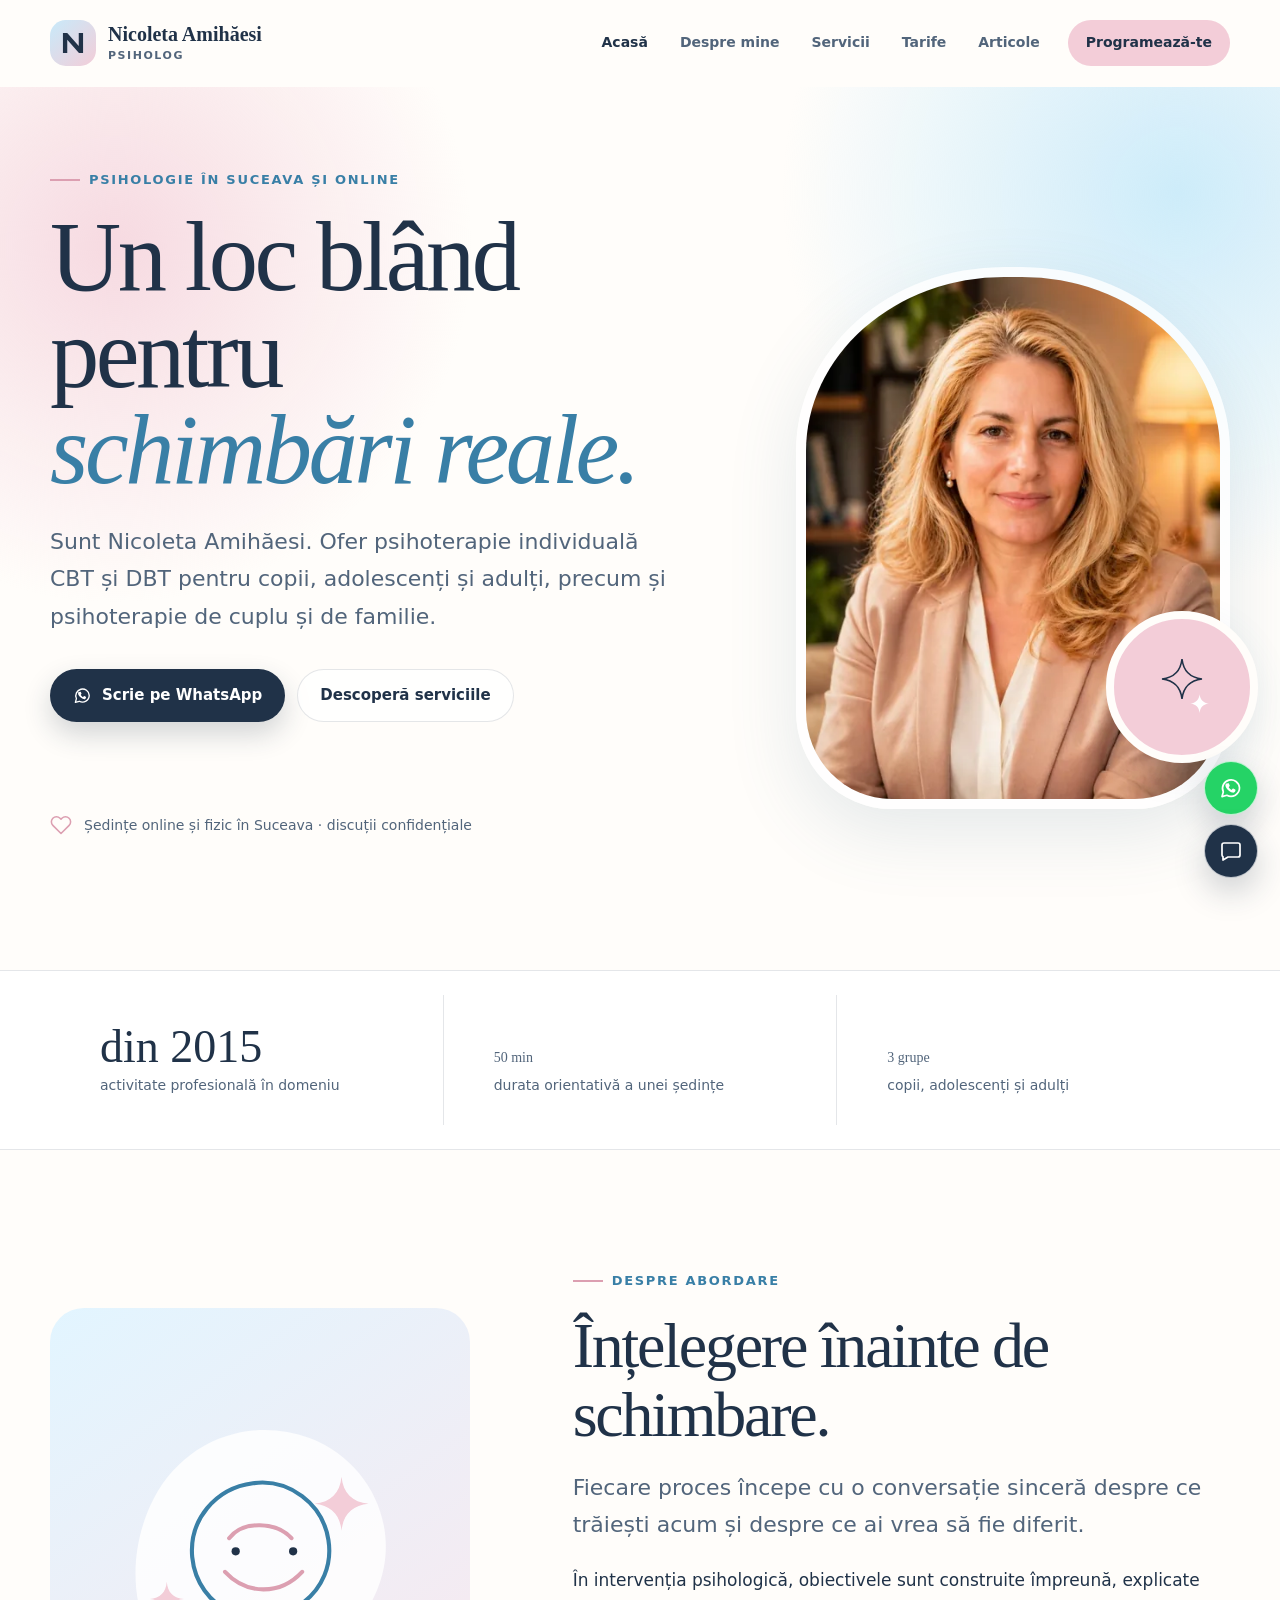
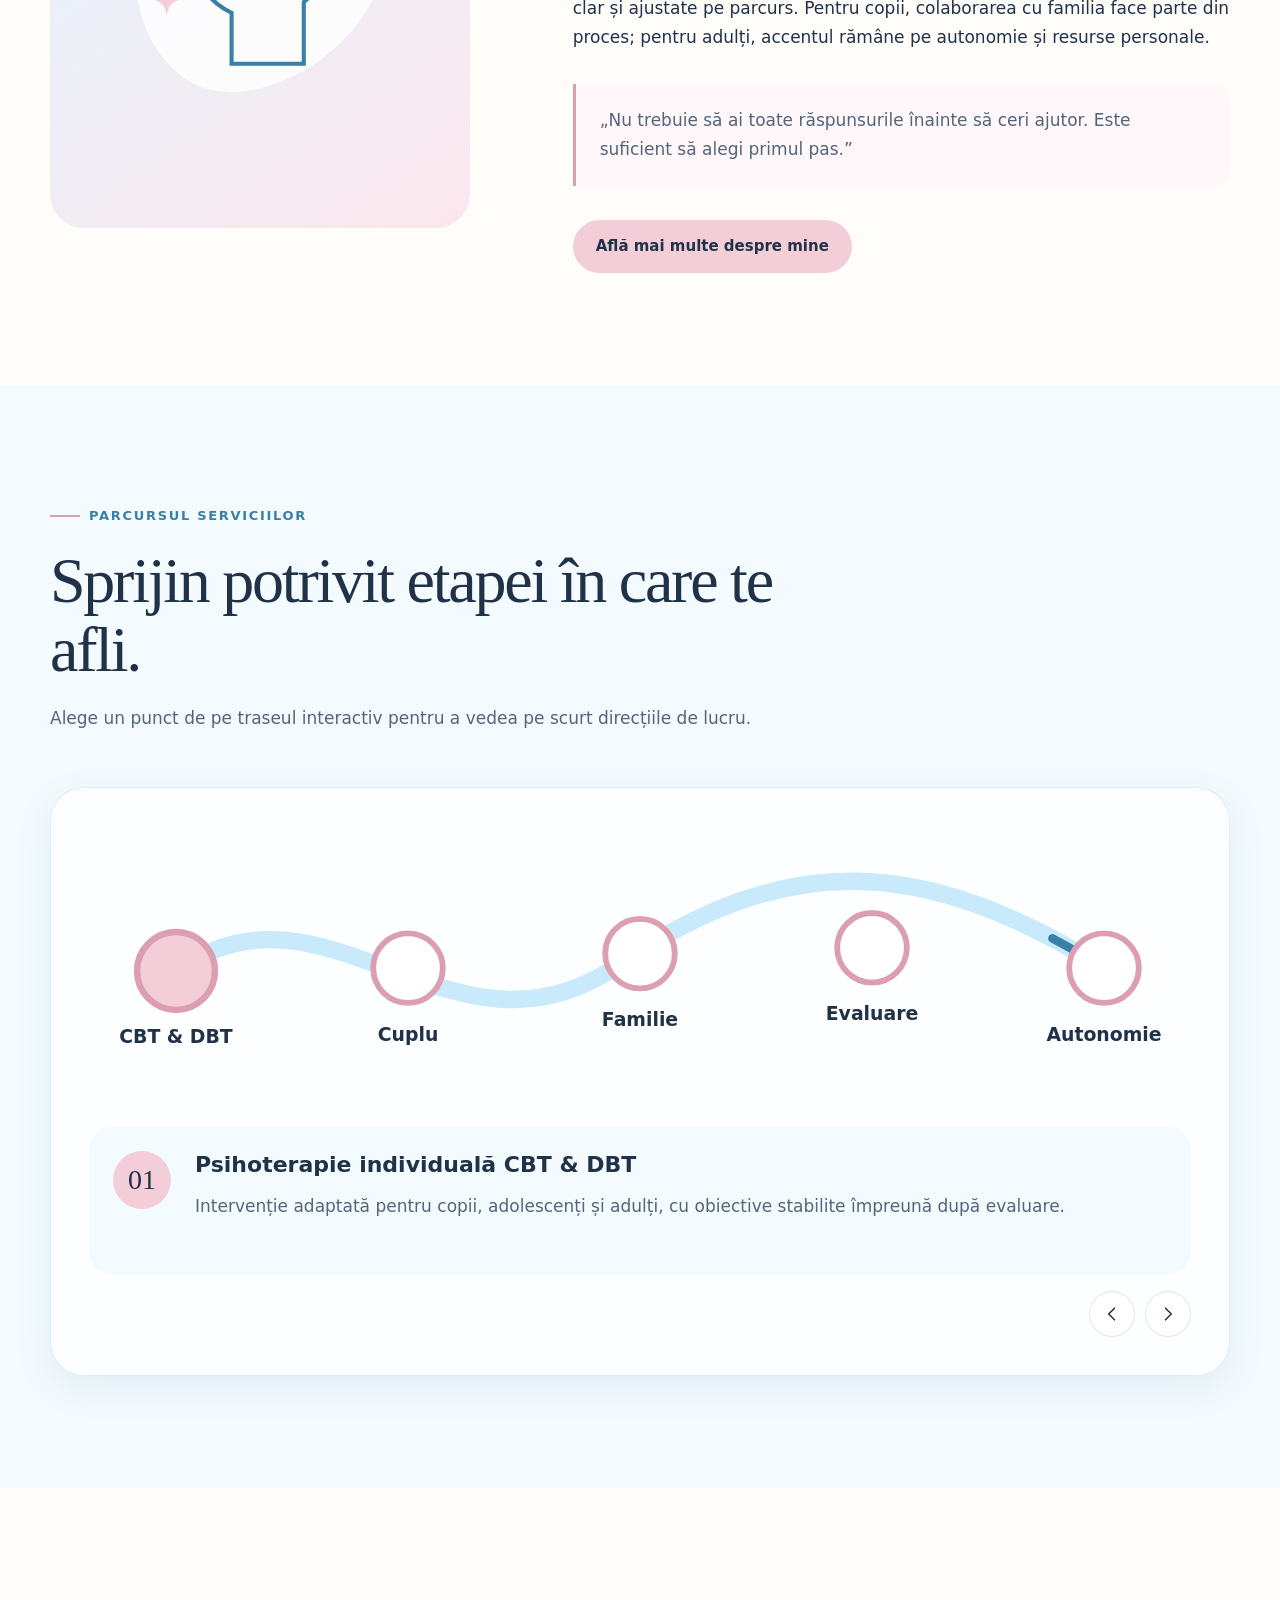
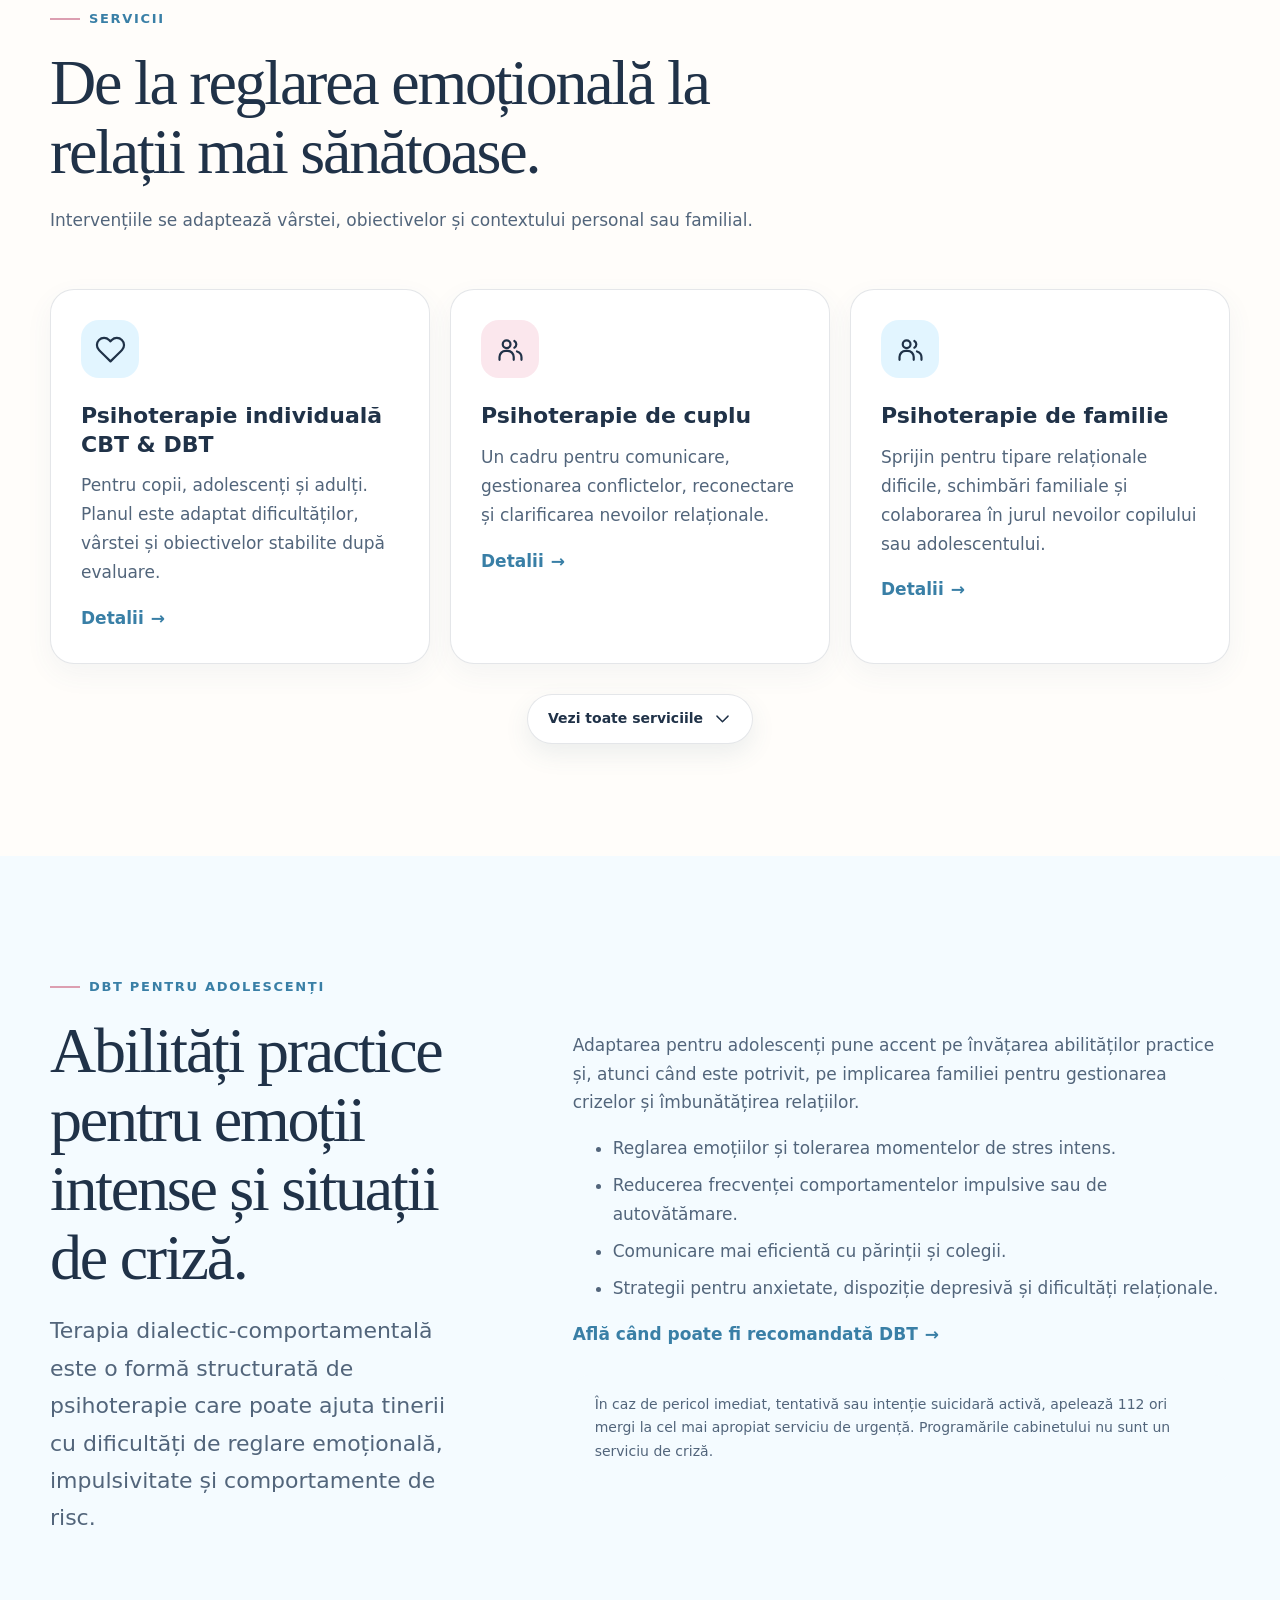
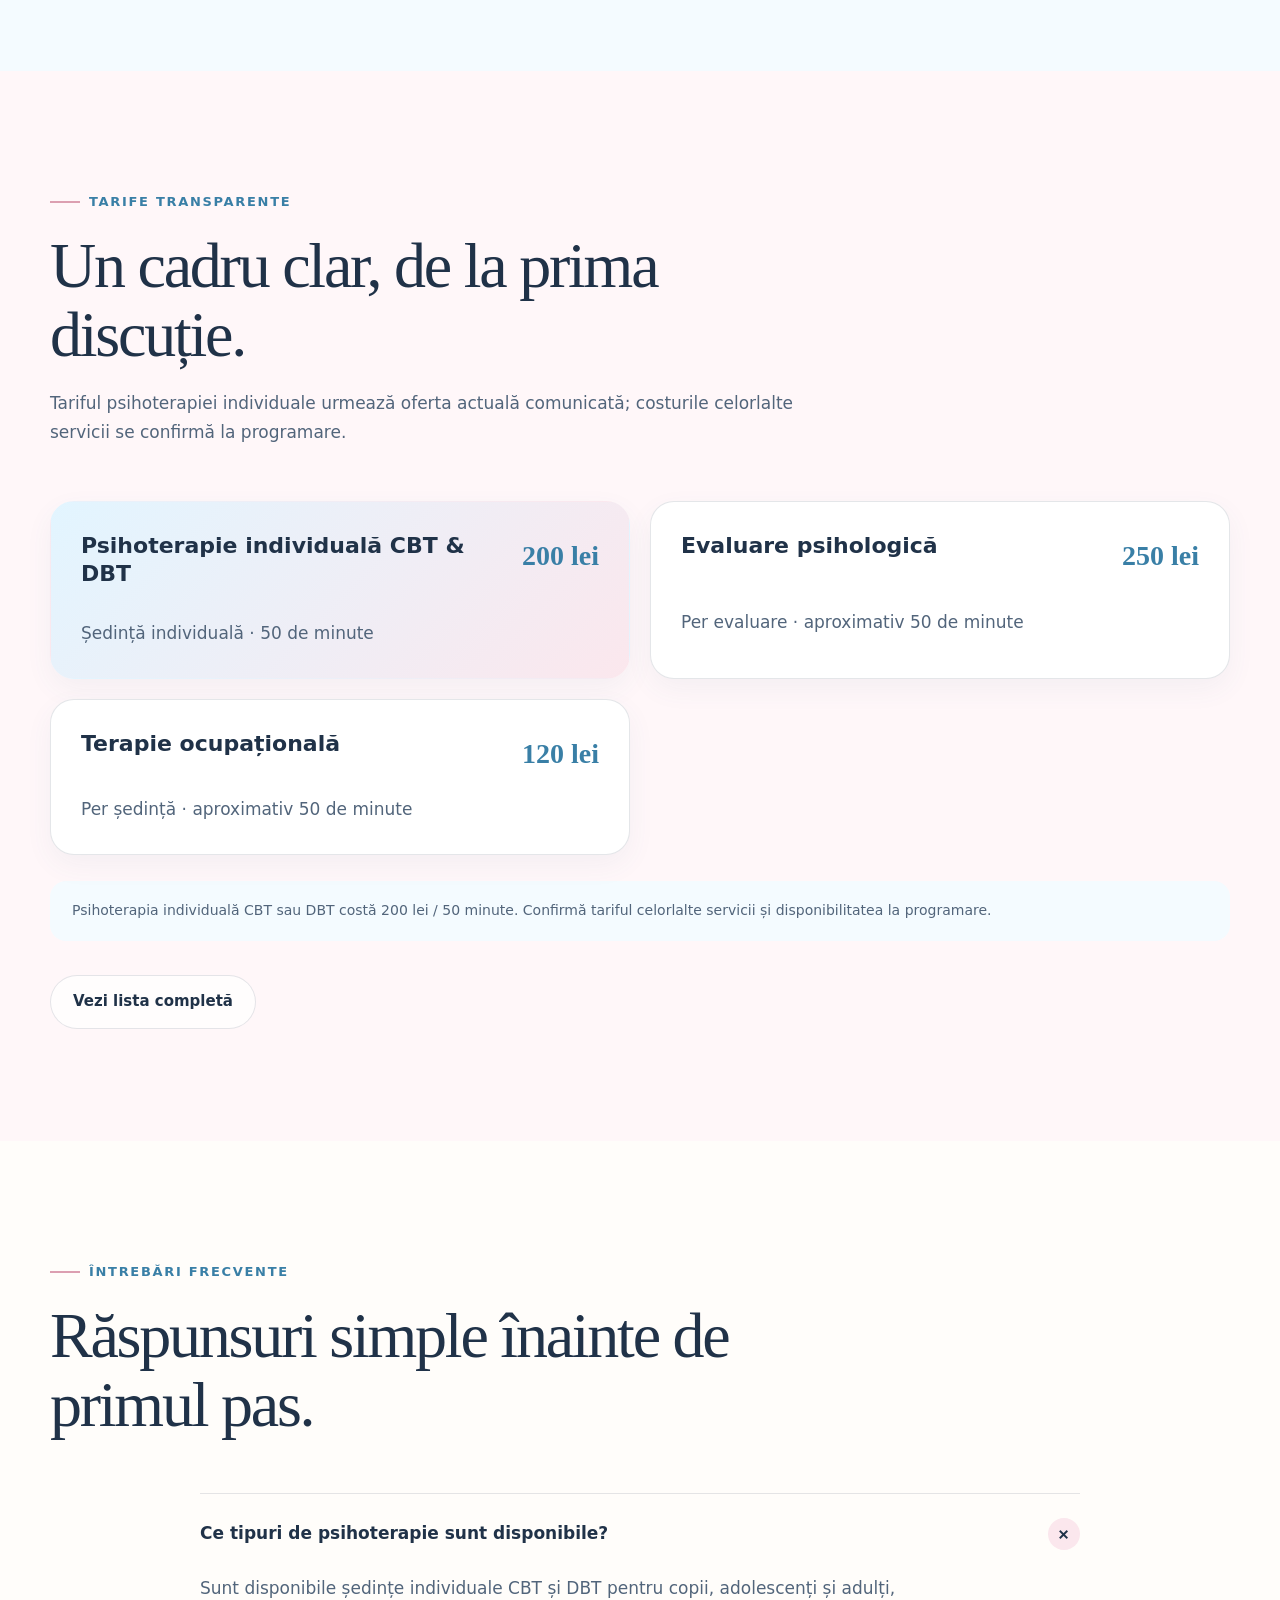
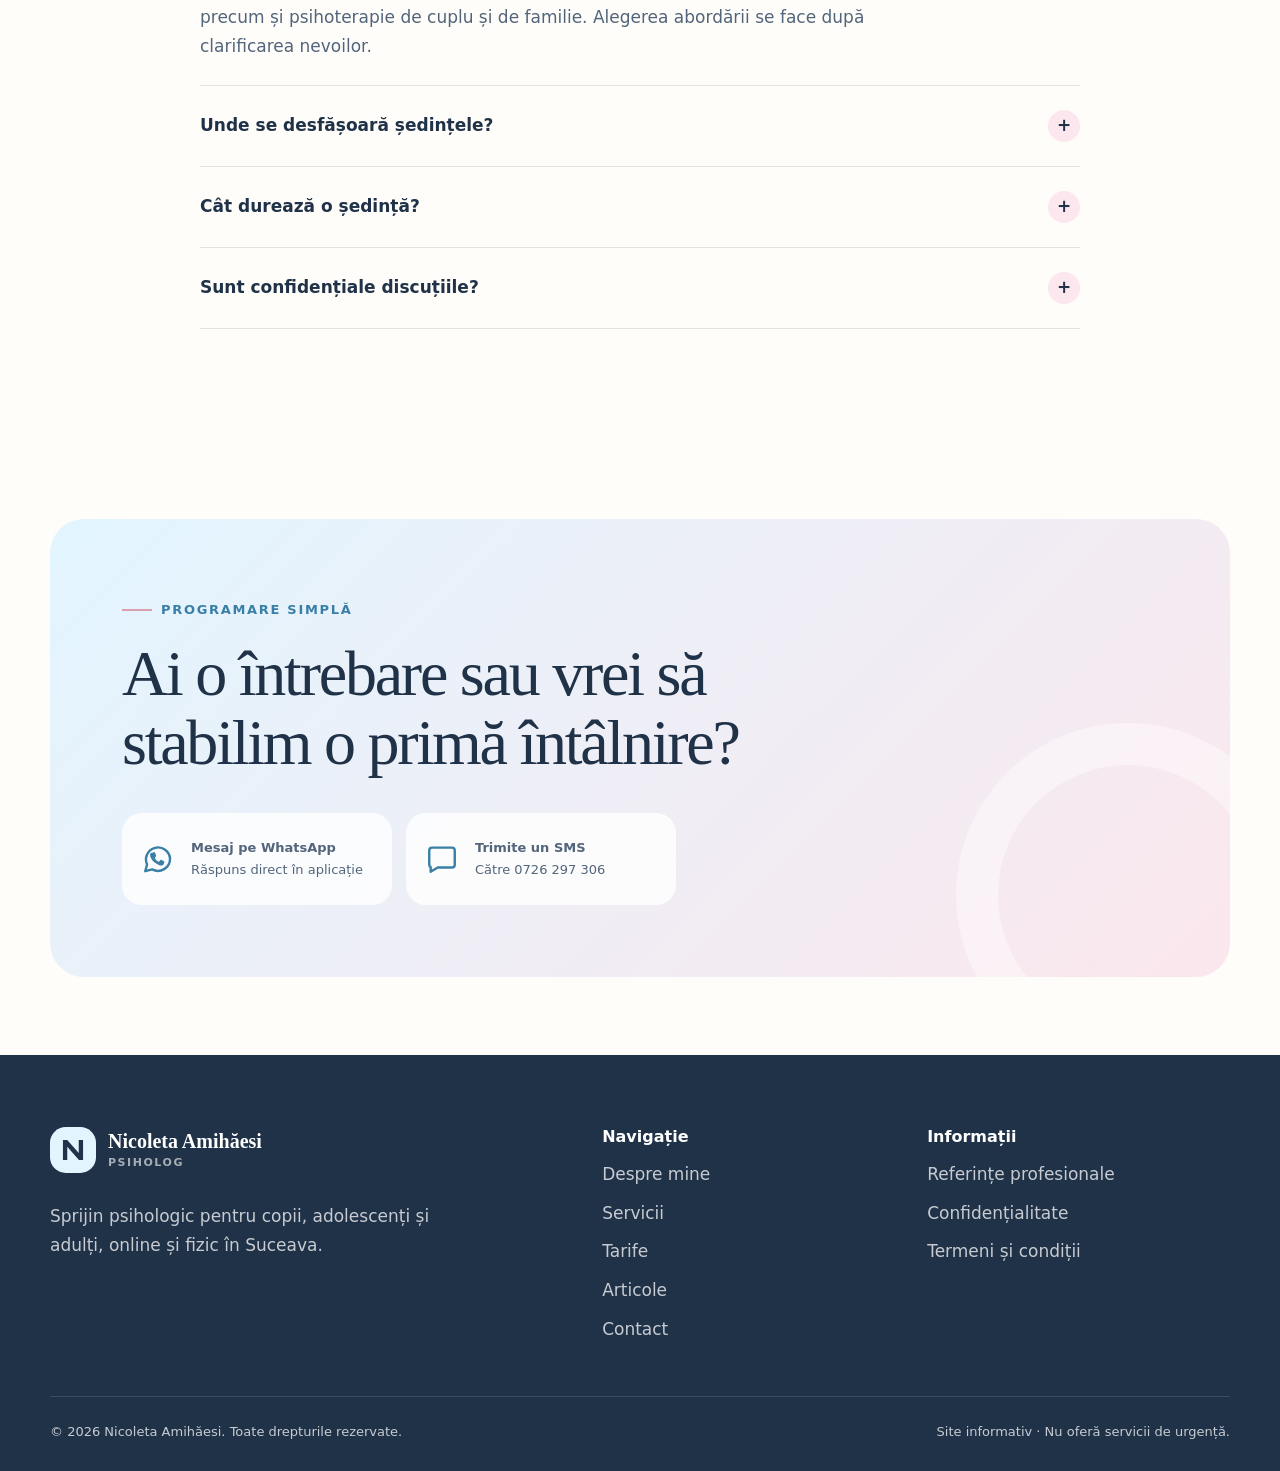
==== NICO/index.html @ 5fe31d1b "Optimizeaza performanta si adauga locatia cabinetului" ====
<!doctype html>
<html lang="ro">
<head>
  <meta charset="utf-8">
  <meta name="viewport" content="width=device-width, initial-scale=1">
  <title>Psihoterapie CBT & DBT Suceava | Nicoleta Amihăesi</title>
  <meta name="description" content="Psihoterapie individuală CBT și DBT pentru copii, adolescenți și adulți, psihoterapie de cuplu și de familie în Suceava și online. Tarif individual: 200 lei / 50 minute.">
  <meta name="robots" content="index, follow, max-image-preview:large, max-snippet:-1, max-video-preview:-1">
  <meta name="author" content="Nicoleta Amihăesi">
  <meta name="theme-color" content="#e2f5ff">
  <link rel="canonical" href="https://psihoterapeutnicoletaamihaesi.ro/">
  <link rel="icon" href="assets/favicon.svg" type="image/svg+xml">
  <link rel="preload" as="image" href="assets/nicoleta-amihaesi-portret-768.webp" imagesrcset="assets/nicoleta-amihaesi-portret-480.webp 480w, assets/nicoleta-amihaesi-portret-768.webp 768w, assets/nicoleta-amihaesi-portret-1086.webp 1086w" imagesizes="(max-width: 680px) 86vw, (max-width: 960px) 500px, 470px" type="image/webp" fetchpriority="high">
  <link rel="stylesheet" href="css/style.css">
  <meta property="og:type" content="website">
  <meta property="og:locale" content="ro_RO">
  <meta property="og:title" content="Psihoterapie CBT & DBT Suceava | Nicoleta Amihăesi">
  <meta property="og:description" content="Psihoterapie individuală CBT și DBT, de cuplu și de familie, online și fizic în Suceava.">
  <meta property="og:url" content="https://psihoterapeutnicoletaamihaesi.ro/">
  <meta property="og:image" content="https://psihoterapeutnicoletaamihaesi.ro/assets/nicoleta-amihaesi-portret-1086.jpg">
  <meta property="og:image:alt" content="Psiholog Nicoleta Amihăesi, Suceava">
  <meta name="twitter:card" content="summary_large_image">
  <script type="application/ld+json">
  {
    "@context": "https://schema.org",
    "@graph": [
      {
        "@type": "WebSite",
        "@id": "https://psihoterapeutnicoletaamihaesi.ro/#website",
        "url": "https://psihoterapeutnicoletaamihaesi.ro/",
        "name": "Nicoleta Amihăesi — Psiholog Suceava",
        "inLanguage": "ro-RO"
      },
      {
        "@type": "Person",
        "@id": "https://psihoterapeutnicoletaamihaesi.ro/#nicoleta-amihaesi",
        "name": "Nicoleta Amihăesi",
        "alternateName": "Nicoleta Amihaesi",
        "jobTitle": ["Psiholog", "Profesor psihopedagogie specială"],
        "telephone": "+40726297306",
        "image": "https://psihoterapeutnicoletaamihaesi.ro/assets/nicoleta-amihaesi-portret-1086.jpg",
        "knowsAbout": ["psihologie", "psihoterapie cognitiv-comportamentală CBT", "terapie dialectic-comportamentală DBT", "psihoterapie de cuplu", "psihoterapie de familie", "psihopedagogie specială", "evaluare psihologică", "terapie ocupațională"],
        "workLocation": {"@id": "https://psihoterapeutnicoletaamihaesi.ro/#cabinet"},
        "sameAs": [
          "https://bleu-medical.ro/servicii/psihologie-suceava",
          "https://www.roterapie.eu/lista-specialisti/",
          "https://www.radiotop.ro/subiect/nicoleta-amihaesi"
        ]
      },
      {
        "@type": "ProfessionalService",
        "@id": "https://psihoterapeutnicoletaamihaesi.ro/#cabinet",
        "name": "Cabinet de Psihologie Nicoleta Amihăesi",
        "url": "https://psihoterapeutnicoletaamihaesi.ro/",
        "telephone": "+40726297306",
        "priceRange": "120–250 RON",
        "image": "https://psihoterapeutnicoletaamihaesi.ro/assets/nicoleta-amihaesi-portret-1086.jpg",
        "areaServed": {"@type": "City", "name": "Suceava"},
        "address": {
          "@type": "PostalAddress",
          "streetAddress": "Strada Doctor Victor Babeș nr. 68",
          "addressLocality": "Suceava",
          "addressRegion": "Suceava",
          "addressCountry": "RO"
        },
        "openingHoursSpecification": {
          "@type": "OpeningHoursSpecification",
          "dayOfWeek": ["Monday", "Tuesday", "Wednesday", "Thursday", "Friday"],
          "opens": "08:00",
          "closes": "20:00"
        },
        "hasMap": "https://www.google.com/maps/search/?api=1&query=Strada+Doctor+Victor+Babe%C8%99+68%2C+Suceava%2C+Romania",
        "founder": {"@id": "https://psihoterapeutnicoletaamihaesi.ro/#nicoleta-amihaesi"}
      },
      {
        "@type": "FAQPage",
        "mainEntity": [
          {
            "@type": "Question",
            "name": "Cu ce dificultăți pot apela la psihologul Nicoleta Amihăesi?",
            "acceptedAnswer": {"@type": "Answer", "text": "Puteți solicita psihoterapie individuală CBT sau DBT pentru copii, adolescenți și adulți, psihoterapie de cuplu ori de familie, precum și sprijin pentru anxietate, depresie, reglare emoțională și dificultăți relaționale sau de adaptare."}
          },
          {
            "@type": "Question",
            "name": "Cum se desfășoară ședințele?",
            "acceptedAnswer": {"@type": "Answer", "text": "Ședințele sunt realizate atât online, cât și fizic în Suceava, pe bază de programare."}
          },
          {
            "@type": "Question",
            "name": "Cât costă o ședință de psihoterapie individuală CBT sau DBT?",
            "acceptedAnswer": {"@type": "Answer", "text": "O ședință de psihoterapie individuală CBT sau DBT costă 200 lei și durează aproximativ 50 de minute. Tariful se confirmă la programare."}
          },
          {
            "@type": "Question",
            "name": "Ce este DBT pentru adolescenți?",
            "acceptedAnswer": {"@type": "Answer", "text": "DBT este o formă structurată de psihoterapie care poate sprijini adolescenții cu emoții intense, dificultăți de reglare emoțională, impulsivitate ori comportamente de risc. Planul se stabilește după evaluare și poate include implicarea familiei."}
          }
        ]
      }
    ]
  }
  </script>
</head>
<body>
  <a class="skip-link" href="#continut">Sari la conținut</a>

  <header class="site-header">
    <div class="container nav-wrap">
      <a class="brand" href="/" aria-label="Nicoleta Amihăesi — pagina de start">
        <svg class="brand-mark" viewBox="0 0 64 64" aria-hidden="true"><defs><linearGradient id="logoGradient" x1="0" y1="0" x2="1" y2="1"><stop stop-color="#c8eafa"/><stop offset="1" stop-color="#f3cdd8"/></linearGradient></defs><rect width="64" height="64" rx="22" fill="url(#logoGradient)"/><path d="M18 46V18h6l16 18V18h6v28h-5.7L24 27.5V46z" fill="#203248"/></svg>
        <span class="brand-copy"><strong>Nicoleta Amihăesi</strong><small>Psiholog</small></span>
      </a>
      <button class="menu-toggle" type="button" aria-expanded="false" aria-controls="main-navigation" aria-label="Deschide meniul">
        <svg viewBox="0 0 24 24" aria-hidden="true"><path d="M4 7h16M4 12h16M4 17h16" fill="none" stroke="currentColor" stroke-width="1.8" stroke-linecap="round"/></svg>
      </button>
      <nav class="main-nav" id="main-navigation" aria-label="Navigație principală">
        <a href="/" aria-current="page">Acasă</a>
        <a href="despre.html">Despre mine</a>
        <a href="servicii.html">Servicii</a>
        <a href="tarife.html">Tarife</a>
        <a href="articole.html">Articole</a>
        <a href="contact.html" class="nav-cta">Programează-te</a>
      </nav>
    </div>
  </header>

  <main id="continut">
    <section class="hero">
      <div class="container hero-grid">
        <div class="hero-copy reveal">
          <p class="eyebrow">Psihologie în Suceava și online</p>
          <h1>Un loc blând pentru <span>schimbări reale.</span></h1>
          <p class="lead">Sunt Nicoleta Amihăesi. Ofer psihoterapie individuală CBT și DBT pentru copii, adolescenți și adulți, precum și psihoterapie de cuplu și de familie.</p>
          <div class="button-row">
            <a class="button button-primary" href="https://wa.me/40726297306?text=Bun%C4%83%20ziua%2C%20doamna%20Nicoleta%20Amih%C4%83esi!%20Doresc%20o%20programare." target="_blank" rel="noopener"><svg aria-hidden="true"><use href="assets/icons.svg#whatsapp"/></svg>Scrie pe WhatsApp</a>
            <a class="button button-outline" href="servicii.html">Descoperă serviciile</a>
          </div>
          <p class="hero-note"><svg aria-hidden="true"><use href="assets/icons.svg#heart"/></svg>Ședințe online și fizic în Suceava · discuții confidențiale</p>
        </div>
        <div class="portrait-wrap reveal">
          <svg class="hero-scribble" viewBox="0 0 220 210" aria-hidden="true"><path d="M18 102C24 29 97 2 157 28c58 25 64 108 19 150-36 33-111 23-145-18-21-25-23-58-2-75 27-23 86-4 107 21 21 26 10 62-16 70" fill="none" stroke="#85c7e8" stroke-width="3" stroke-linecap="round"/></svg>
          <div class="portrait-frame"><picture><source type="image/webp" srcset="assets/nicoleta-amihaesi-portret-480.webp 480w, assets/nicoleta-amihaesi-portret-768.webp 768w, assets/nicoleta-amihaesi-portret-1086.webp 1086w" sizes="(max-width: 680px) 86vw, (max-width: 960px) 500px, 470px"><img src="assets/nicoleta-amihaesi-portret-768.jpg" srcset="assets/nicoleta-amihaesi-portret-480.jpg 480w, assets/nicoleta-amihaesi-portret-768.jpg 768w, assets/nicoleta-amihaesi-portret-1086.jpg 1086w" sizes="(max-width: 680px) 86vw, (max-width: 960px) 500px, 470px" width="1086" height="1448" alt="Nicoleta Amihăesi, psiholog în Suceava" fetchpriority="high" decoding="async"></picture></div>
          <div class="portrait-badge" role="img" aria-label="Sprijin pentru minte, echilibru și autonomie">
            <svg viewBox="0 0 90 90" aria-hidden="true"><path d="M45 10c1.7 15 10 23.3 25 25-15 1.7-23.3 10-25 25-1.7-15-10-23.3-25-25 15-1.7 23.3-10 25-25Z" fill="none" stroke="#203248" stroke-width="2"/><path d="M67 54c.8 7 4.7 10.9 11.7 11.7-7 .8-10.9 4.7-11.7 11.7-.8-7-4.7-10.9-11.7-11.7C62.3 64.9 66.2 61 67 54Z" fill="#fff"/></svg>
          </div>
        </div>
      </div>
    </section>

    <section class="trust-strip" aria-label="Repere profesionale">
      <div class="container trust-grid">
        <div class="stat"><strong>din 2015</strong><span>activitate profesională în domeniu</span></div>
        <div class="stat"><strong><span data-counter="50" data-suffix=" min">50 min</span></strong><span>durata orientativă a unei ședințe</span></div>
        <div class="stat"><strong><span data-counter="3" data-suffix=" grupe">3 grupe</span></strong><span>copii, adolescenți și adulți</span></div>
      </div>
    </section>

    <section class="section">
      <div class="container intro-grid">
        <div class="shape-card reveal" aria-hidden="true">
          <svg viewBox="0 0 420 460">
            <path d="M115 363C51 313 43 218 80 146 117 74 198 45 270 72c76 29 113 113 82 186-25 59-84 106-147 120-35 8-65 3-90-15Z" fill="#fff" opacity=".85"/>
            <path d="M201 127c-46 6-78 45-74 90 3 31 21 55 48 68v62h88v-75c22-17 35-45 30-76-7-44-48-75-92-69Z" fill="none" stroke="#397fa6" stroke-width="5" stroke-linecap="round"/>
            <path d="M172 194c17-22 58-20 76 0M167 235c26 28 67 29 94 0" fill="none" stroke="#dc9fb1" stroke-width="5" stroke-linecap="round"/>
            <circle cx="180" cy="210" r="5" fill="#203248"/><circle cx="250" cy="210" r="5" fill="#203248"/>
            <path d="M309 119c2 20 13 31 33 33-20 2-31 13-33 33-2-20-13-31-33-33 20-2 31-13 33-33ZM96 247c1 13 8 20 21 21-13 1-20 8-21 21-1-13-8-20-21-21 13-1 20-8 21-21Z" fill="#f3cdd8"/>
          </svg>
        </div>
        <div class="reveal">
          <p class="eyebrow">Despre abordare</p>
          <h2>Înțelegere înainte de schimbare.</h2>
          <p class="lead">Fiecare proces începe cu o conversație sinceră despre ce trăiești acum și despre ce ai vrea să fie diferit.</p>
          <p>În intervenția psihologică, obiectivele sunt construite împreună, explicate clar și ajustate pe parcurs. Pentru copii, colaborarea cu familia face parte din proces; pentru adulți, accentul rămâne pe autonomie și resurse personale.</p>
          <blockquote class="quote-card">„Nu trebuie să ai toate răspunsurile înainte să ceri ajutor. Este suficient să alegi primul pas.”</blockquote>
          <div class="button-row"><a class="button button-soft" href="despre.html">Află mai multe despre mine</a></div>
        </div>
      </div>
    </section>

    <section class="section section-blue" id="parcurs-servicii">
      <div class="container">
        <div class="section-heading reveal">
          <p class="eyebrow">Parcursul serviciilor</p>
          <h2>Sprijin potrivit etapei în care te afli.</h2>
          <p>Alege un punct de pe traseul interactiv pentru a vedea pe scurt direcțiile de lucru.</p>
        </div>
        <div class="service-journey reveal" data-journey>
          <div class="journey-map-wrap">
            <svg class="journey-map" viewBox="0 0 760 190" role="group" aria-label="Traseu interactiv al serviciilor">
              <path class="journey-path" d="M60 100C165 25 250 175 365 96S574 20 700 98"/>
              <path class="journey-progress" d="M60 100C165 25 250 175 365 96S574 20 700 98"/>
              <g class="journey-node" role="button" tabindex="0" aria-label="Psihoterapie individuală CBT și DBT" transform="translate(60 100)"><circle r="24"/><text text-anchor="middle" y="50">CBT &amp; DBT</text></g>
              <g class="journey-node" role="button" tabindex="0" aria-label="Psihoterapie de cuplu" transform="translate(220 98)"><circle r="24"/><text text-anchor="middle" y="50">Cuplu</text></g>
              <g class="journey-node" role="button" tabindex="0" aria-label="Psihoterapie de familie" transform="translate(380 88)"><circle r="24"/><text text-anchor="middle" y="50">Familie</text></g>
              <g class="journey-node" role="button" tabindex="0" aria-label="Evaluare psihologică" transform="translate(540 84)"><circle r="24"/><text text-anchor="middle" y="50">Evaluare</text></g>
              <g class="journey-node" role="button" tabindex="0" aria-label="Terapie ocupațională" transform="translate(700 98)"><circle r="24"/><text text-anchor="middle" y="50">Autonomie</text></g>
            </svg>
          </div>
          <div class="journey-detail" aria-live="polite">
            <div class="journey-number" data-journey-number>01</div>
            <div><h3 data-journey-title>Psihoterapie individuală CBT &amp; DBT</h3><p data-journey-description>Intervenție adaptată pentru copii, adolescenți și adulți, cu obiective stabilite împreună după evaluare.</p></div>
          </div>
          <div class="journey-controls">
            <button class="icon-button" type="button" data-journey-prev aria-label="Serviciul anterior"><svg aria-hidden="true"><use href="assets/icons.svg#arrow-left"/></svg></button>
            <button class="icon-button" type="button" data-journey-next aria-label="Serviciul următor"><svg aria-hidden="true"><use href="assets/icons.svg#arrow-right"/></svg></button>
          </div>
        </div>
      </div>
    </section>

    <section class="section" id="servicii">
      <div class="container">
        <div class="section-heading reveal">
          <p class="eyebrow">Servicii</p>
          <h2>De la reglarea emoțională la relații mai sănătoase.</h2>
          <p>Intervențiile se adaptează vârstei, obiectivelor și contextului personal sau familial.</p>
        </div>
        <div class="cards home-services-grid" id="servicii-principale" data-expandable-services>
          <article class="service-card reveal"><div class="service-icon"><svg aria-hidden="true"><use href="assets/icons.svg#heart"/></svg></div><h3>Psihoterapie individuală CBT &amp; DBT</h3><p>Pentru copii, adolescenți și adulți. Planul este adaptat dificultăților, vârstei și obiectivelor stabilite după evaluare.</p><a class="text-link" href="servicii.html#psihoterapie">Detalii</a></article>
          <article class="service-card reveal"><div class="service-icon"><svg aria-hidden="true"><use href="assets/icons.svg#people"/></svg></div><h3>Psihoterapie de cuplu</h3><p>Un cadru pentru comunicare, gestionarea conflictelor, reconectare și clarificarea nevoilor relaționale.</p><a class="text-link" href="servicii.html#cuplu">Detalii</a></article>
          <article class="service-card reveal"><div class="service-icon"><svg aria-hidden="true"><use href="assets/icons.svg#people"/></svg></div><h3>Psihoterapie de familie</h3><p>Sprijin pentru tipare relaționale dificile, schimbări familiale și colaborarea în jurul nevoilor copilului sau adolescentului.</p><a class="text-link" href="servicii.html#familie">Detalii</a></article>
          <article class="service-card reveal"><div class="service-icon"><svg aria-hidden="true"><use href="assets/icons.svg#brain"/></svg></div><h3>Evaluare psihologică</h3><p>Pentru copii, adolescenți și adulți, în funcție de obiectivul clinic, educațional sau de autocunoaștere.</p><a class="text-link" href="servicii.html#evaluare">Detalii</a></article>
          <article class="service-card reveal"><div class="service-icon"><svg aria-hidden="true"><use href="assets/icons.svg#compass"/></svg></div><h3>Consiliere psihologică</h3><p>Sprijin emoțional pentru pacienți cu boli fizice și pentru persoane aflate în perioade de schimbare.</p><a class="text-link" href="servicii.html#consiliere">Detalii</a></article>
          <article class="service-card reveal"><div class="service-icon"><svg aria-hidden="true"><use href="assets/icons.svg#people"/></svg></div><h3>Terapie ocupațională</h3><p>Pentru adulți cu dizabilități intelectuale, cu accent pe autonomie și abilități de viață.</p><a class="text-link" href="servicii.html#ocupationala">Detalii</a></article>
          <article class="service-card reveal"><div class="service-icon"><svg aria-hidden="true"><use href="assets/icons.svg#spark"/></svg></div><h3>Reintegrare socială</h3><p>Program pentru Serviciul de Probațiune, cu raport inclus conform structurii planului tarifar.</p><a class="text-link" href="servicii.html#reintegrare">Detalii</a></article>
        </div>
        <div class="services-expand-control">
          <button class="services-expand-button" type="button" data-services-toggle aria-expanded="false" aria-controls="servicii-principale">
            <span data-services-toggle-label>Vezi toate serviciile</span>
            <svg aria-hidden="true"><use href="assets/icons.svg#arrow-right"/></svg>
          </button>
        </div>
      </div>
    </section>

    <section class="section section-blue" id="dbt-adolescenti">
      <div class="container intro-grid">
        <div class="reveal"><p class="eyebrow">DBT pentru adolescenți</p><h2>Abilități practice pentru emoții intense și situații de criză.</h2><p class="lead">Terapia dialectic-comportamentală este o formă structurată de psihoterapie care poate ajuta tinerii cu dificultăți de reglare emoțională, impulsivitate și comportamente de risc.</p></div>
        <div class="prose reveal"><p>Adaptarea pentru adolescenți pune accent pe învățarea abilităților practice și, atunci când este potrivit, pe implicarea familiei pentru gestionarea crizelor și îmbunătățirea relațiilor.</p><ul><li>Reglarea emoțiilor și tolerarea momentelor de stres intens.</li><li>Reducerea frecvenței comportamentelor impulsive sau de autovătămare.</li><li>Comunicare mai eficientă cu părinții și colegii.</li><li>Strategii pentru anxietate, dispoziție depresivă și dificultăți relaționale.</li></ul><p><a class="text-link" href="servicii.html#dbt-adolescenti">Află când poate fi recomandată DBT</a></p><p class="notice">În caz de pericol imediat, tentativă sau intenție suicidară activă, apelează 112 ori mergi la cel mai apropiat serviciu de urgență. Programările cabinetului nu sunt un serviciu de criză.</p></div>
      </div>
    </section>

    <section class="section section-pink">
      <div class="container">
        <div class="section-heading reveal"><p class="eyebrow">Tarife transparente</p><h2>Un cadru clar, de la prima discuție.</h2><p>Tariful psihoterapiei individuale urmează oferta actuală comunicată; costurile celorlalte servicii se confirmă la programare.</p></div>
        <div class="price-grid">
          <article class="price-card featured reveal"><div><h3>Psihoterapie individuală CBT &amp; DBT</h3></div><strong class="price">200 lei</strong><p>Ședință individuală · 50 de minute</p></article>
          <article class="price-card reveal"><div><h3>Evaluare psihologică</h3></div><strong class="price">250 lei</strong><p>Per evaluare · aproximativ 50 de minute</p></article>
          <article class="price-card reveal"><div><h3>Terapie ocupațională</h3></div><strong class="price">120 lei</strong><p>Per ședință · aproximativ 50 de minute</p></article>
        </div>
        <p class="notice">Psihoterapia individuală CBT sau DBT costă 200 lei / 50 minute. Confirmă tariful celorlalte servicii și disponibilitatea la programare.</p>
        <div class="button-row"><a class="button button-outline" href="tarife.html">Vezi lista completă</a></div>
      </div>
    </section>

    <section class="section" id="intrebari">
      <div class="container">
        <div class="section-heading reveal"><p class="eyebrow">Întrebări frecvente</p><h2>Răspunsuri simple înainte de primul pas.</h2></div>
        <div class="faq-list reveal">
          <div class="faq-item"><button class="faq-question" type="button" aria-expanded="true" aria-controls="faq-1"><span>Ce tipuri de psihoterapie sunt disponibile?</span><span aria-hidden="true">+</span></button><div class="faq-answer" id="faq-1">Sunt disponibile ședințe individuale CBT și DBT pentru copii, adolescenți și adulți, precum și psihoterapie de cuplu și de familie. Alegerea abordării se face după clarificarea nevoilor.</div></div>
          <div class="faq-item"><button class="faq-question" type="button" aria-expanded="false" aria-controls="faq-2"><span>Unde se desfășoară ședințele?</span><span aria-hidden="true">+</span></button><div class="faq-answer" id="faq-2" hidden>Ședințele sunt realizate atât online, cât și fizic în Suceava, pe bază de programare.</div></div>
          <div class="faq-item"><button class="faq-question" type="button" aria-expanded="false" aria-controls="faq-3"><span>Cât durează o ședință?</span><span aria-hidden="true">+</span></button><div class="faq-answer" id="faq-3" hidden>O ședință durează, în mod obișnuit, aproximativ 50 de minute. Durata exactă poate fi adaptată în cazul intervențiilor pentru copii.</div></div>
          <div class="faq-item"><button class="faq-question" type="button" aria-expanded="false" aria-controls="faq-4"><span>Sunt confidențiale discuțiile?</span><span aria-hidden="true">+</span></button><div class="faq-answer" id="faq-4" hidden>Da. Informațiile discutate sunt tratate confidențial, în limitele cadrului legal și deontologic aplicabil profesiei.</div></div>
        </div>
      </div>
    </section>

    <section class="section section-sm">
      <div class="container contact-panel reveal">
        <p class="eyebrow">Programare simplă</p>
        <h2>Ai o întrebare sau vrei să stabilim o primă întâlnire?</h2>
        <div class="contact-options">
          <a class="contact-choice" href="https://wa.me/40726297306?text=Bun%C4%83%20ziua%2C%20doamna%20Nicoleta%20Amih%C4%83esi!%20Doresc%20o%20programare." target="_blank" rel="noopener"><svg aria-hidden="true"><use href="assets/icons.svg#whatsapp"/></svg><span><strong>Mesaj pe WhatsApp</strong><span>Răspuns direct în aplicație</span></span></a>
          <a class="contact-choice" href="sms:+40726297306?body=Bun%C4%83%20ziua%2C%20doamna%20Nicoleta%20Amih%C4%83esi!%20Doresc%20o%20programare."><svg aria-hidden="true"><use href="assets/icons.svg#message"/></svg><span><strong>Trimite un SMS</strong><span>Către 0726 297 306</span></span></a>
        </div>
      </div>
    </section>
  </main>

  <div class="floating-contact" aria-label="Contact rapid"><a href="https://wa.me/40726297306?text=Bun%C4%83%20ziua!%20Doresc%20o%20programare." target="_blank" rel="noopener" aria-label="Scrie pe WhatsApp"><svg aria-hidden="true"><use href="assets/icons.svg#whatsapp"/></svg></a><a href="sms:+40726297306?body=Bun%C4%83%20ziua!%20Doresc%20o%20programare." aria-label="Trimite SMS"><svg aria-hidden="true"><use href="assets/icons.svg#message"/></svg></a></div>

  <footer class="site-footer">
    <div class="container footer-grid">
      <div><a class="brand" href="/"><svg class="brand-mark" viewBox="0 0 64 64" aria-hidden="true"><rect width="64" height="64" rx="22" fill="#e2f5ff"/><path d="M18 46V18h6l16 18V18h6v28h-5.7L24 27.5V46z" fill="#203248"/></svg><span class="brand-copy"><strong>Nicoleta Amihăesi</strong><small>Psiholog</small></span></a><p class="footer-intro">Sprijin psihologic pentru copii, adolescenți și adulți, online și fizic în Suceava.</p></div>
      <div><h3>Navigație</h3><div class="footer-links"><a href="despre.html">Despre mine</a><a href="servicii.html">Servicii</a><a href="tarife.html">Tarife</a><a href="articole.html">Articole</a><a href="contact.html">Contact</a></div></div>
      <div><h3>Informații</h3><div class="footer-links"><a href="referinte.html">Referințe profesionale</a><a href="confidentialitate.html">Confidențialitate</a><a href="termeni.html">Termeni și condiții</a></div></div>
    </div>
    <div class="container footer-bottom"><span>© <span data-year>2026</span> Nicoleta Amihăesi. Toate drepturile rezervate.</span><span>Site informativ · Nu oferă servicii de urgență.</span></div>
  </footer>

  <script src="js/app.js" defer></script>
</body>
</html>
---- NICO/css/style.css ----
:root {
  --ink: #203248;
  --ink-soft: #52657b;
  --blue-50: #f4fbff;
  --blue-100: #e2f5ff;
  --blue-200: #c8eafa;
  --blue-400: #85c7e8;
  --blue-600: #397fa6;
  --pink-50: #fff7f9;
  --pink-100: #fbe7ed;
  --pink-200: #f3cdd8;
  --pink-400: #dc9fb1;
  --cream: #fffdfa;
  --white: #ffffff;
  --line: rgba(32, 50, 72, 0.12);
  --shadow: 0 24px 70px rgba(72, 116, 145, 0.14);
  --shadow-soft: 0 12px 36px rgba(72, 116, 145, 0.1);
  --radius-xl: 34px;
  --radius-lg: 24px;
  --radius-md: 16px;
  --container: 1180px;
  --font-display: Georgia, "Times New Roman", serif;
  --font-body: Inter, ui-sans-serif, system-ui, -apple-system, BlinkMacSystemFont, "Segoe UI", sans-serif;
}

* {
  box-sizing: border-box;
}

html {
  overflow-x: hidden;
  scroll-behavior: smooth;
  scroll-padding-top: 96px;
}

body {
  margin: 0;
  overflow-x: hidden;
  color: var(--ink);
  background: var(--cream);
  font-family: var(--font-body);
  font-size: 17px;
  line-height: 1.7;
  -webkit-font-smoothing: antialiased;
}

body.menu-open {
  overflow: hidden;
}

img,
svg {
  display: block;
  max-width: 100%;
}

a {
  color: inherit;
  text-decoration-thickness: 1px;
  text-underline-offset: 4px;
}

button,
input,
textarea,
select {
  font: inherit;
}

button,
a {
  -webkit-tap-highlight-color: transparent;
}

:focus-visible {
  outline: 3px solid var(--blue-600);
  outline-offset: 4px;
}

.skip-link {
  position: fixed;
  z-index: 200;
  top: 12px;
  left: 12px;
  transform: translateY(-160%);
  padding: 10px 16px;
  border-radius: 999px;
  color: var(--white);
  background: var(--ink);
}

.skip-link:focus {
  transform: translateY(0);
}

.container {
  width: min(calc(100% - 40px), var(--container));
  margin-inline: auto;
}

.site-header {
  position: sticky;
  z-index: 100;
  top: 0;
  border-bottom: 1px solid transparent;
  background: rgba(255, 253, 250, 0.88);
  backdrop-filter: blur(18px);
  transition: box-shadow 180ms ease, border-color 180ms ease;
}

.site-header.is-scrolled {
  border-color: var(--line);
  box-shadow: 0 10px 32px rgba(46, 89, 117, 0.08);
}

.nav-wrap {
  min-height: 86px;
  display: flex;
  align-items: center;
  justify-content: space-between;
  gap: 28px;
}

.brand {
  display: inline-flex;
  align-items: center;
  gap: 12px;
  color: var(--ink);
  text-decoration: none;
}

.brand-mark {
  width: 46px;
  height: 46px;
  flex: 0 0 auto;
}

.brand-copy {
  display: grid;
  line-height: 1.1;
}

.brand-copy strong {
  font-family: var(--font-display);
  font-size: 20px;
  font-weight: 600;
}

.brand-copy small {
  margin-top: 5px;
  color: var(--ink-soft);
  font-size: 11px;
  font-weight: 700;
  letter-spacing: 0.14em;
  text-transform: uppercase;
}

.main-nav {
  display: flex;
  align-items: center;
  gap: 8px;
}

.main-nav > a {
  padding: 10px 12px;
  color: var(--ink-soft);
  font-size: 14px;
  font-weight: 650;
  text-decoration: none;
  transition: color 180ms ease;
}

.main-nav > a:hover,
.main-nav > a[aria-current="page"] {
  color: var(--ink);
}

.main-nav .nav-cta {
  margin-left: 8px;
  padding: 11px 18px;
  border-radius: 999px;
  color: var(--ink);
  background: var(--pink-200);
}

.menu-toggle {
  width: 46px;
  height: 46px;
  display: none;
  place-items: center;
  padding: 0;
  border: 1px solid var(--line);
  border-radius: 50%;
  color: var(--ink);
  background: var(--white);
  cursor: pointer;
}

.menu-toggle svg {
  width: 22px;
}

.section {
  position: relative;
  padding: 112px 0;
  overflow: clip;
}

.section-sm {
  padding: 78px 0;
}

.section-blue {
  background: var(--blue-50);
}

.section-pink {
  background: var(--pink-50);
}

.eyebrow {
  display: inline-flex;
  align-items: center;
  gap: 9px;
  margin: 0 0 18px;
  color: var(--blue-600);
  font-size: 13px;
  font-weight: 800;
  letter-spacing: 0.13em;
  text-transform: uppercase;
}

.eyebrow::before {
  width: 30px;
  height: 2px;
  content: "";
  background: var(--pink-400);
}

h1,
h2,
h3,
p {
  margin-top: 0;
}

h1,
h2,
.display {
  font-family: var(--font-display);
  font-weight: 500;
  letter-spacing: -0.035em;
}

h1 {
  max-width: 850px;
  margin-bottom: 24px;
  font-size: clamp(52px, 7.7vw, 104px);
  line-height: 0.98;
}

h2 {
  margin-bottom: 20px;
  font-size: clamp(38px, 5vw, 66px);
  line-height: 1.08;
}

h3 {
  margin-bottom: 12px;
  font-size: 22px;
  line-height: 1.3;
}

.lead {
  max-width: 720px;
  color: var(--ink-soft);
  font-size: clamp(19px, 2vw, 22px);
}

.section-heading {
  max-width: 760px;
  margin-bottom: 54px;
}

.section-heading p:last-child {
  margin-bottom: 0;
  color: var(--ink-soft);
}

.button-row {
  display: flex;
  flex-wrap: wrap;
  gap: 12px;
  margin-top: 34px;
}

.button {
  min-height: 52px;
  display: inline-flex;
  align-items: center;
  justify-content: center;
  gap: 10px;
  padding: 13px 22px;
  border: 1px solid transparent;
  border-radius: 999px;
  font-size: 15px;
  font-weight: 750;
  text-decoration: none;
  cursor: pointer;
  transition: transform 180ms ease, box-shadow 180ms ease, background 180ms ease;
}

.button:hover {
  transform: translateY(-2px);
}

.button-primary {
  color: var(--white);
  background: var(--ink);
  box-shadow: 0 12px 28px rgba(32, 50, 72, 0.2);
}

.button-soft {
  color: var(--ink);
  background: var(--pink-200);
}

.button-outline {
  border-color: var(--line);
  color: var(--ink);
  background: rgba(255, 255, 255, 0.7);
}

.button svg {
  width: 19px;
  height: 19px;
}

.hero {
  min-height: calc(100vh - 86px);
  display: grid;
  align-items: center;
  padding: 74px 0 56px;
  overflow: clip;
  background:
    radial-gradient(circle at 9% 18%, rgba(243, 205, 216, 0.72), transparent 26%),
    radial-gradient(circle at 92% 12%, rgba(200, 234, 250, 0.9), transparent 28%),
    var(--cream);
}

.hero-grid {
  display: grid;
  grid-template-columns: minmax(0, 1.06fr) minmax(360px, 0.7fr);
  align-items: center;
  gap: clamp(40px, 7vw, 96px);
}

.hero h1 span {
  display: block;
  color: var(--blue-600);
  font-style: italic;
}

.hero-copy .lead {
  max-width: 620px;
}

.hero-note {
  display: flex;
  align-items: center;
  gap: 12px;
  margin-top: 28px;
  color: var(--ink-soft);
  font-size: 14px;
}

.hero-note svg {
  width: 22px;
  color: var(--pink-400);
}

.portrait-wrap {
  position: relative;
  width: min(100%, 470px);
  margin-left: auto;
}

.portrait-frame {
  position: relative;
  aspect-ratio: 4 / 5;
  overflow: hidden;
  border: 10px solid rgba(255, 255, 255, 0.78);
  border-radius: 48% 48% 22% 22% / 34% 34% 18% 18%;
  box-shadow: var(--shadow);
}

.portrait-frame img {
  width: 100%;
  height: 100%;
  object-fit: cover;
  object-position: center 24%;
}

.portrait-frame picture {
  display: block;
  width: 100%;
  height: 100%;
}

.portrait-badge {
  position: absolute;
  right: -28px;
  bottom: 46px;
  width: 152px;
  height: 152px;
  display: grid;
  place-items: center;
  border: 8px solid var(--cream);
  border-radius: 50%;
  background: var(--pink-200);
  box-shadow: var(--shadow-soft);
}

.portrait-badge svg {
  width: 72px;
  height: 72px;
}

.hero-scribble {
  position: absolute;
  z-index: -1;
  top: -54px;
  right: -62px;
  width: 210px;
  opacity: 0.7;
}

.trust-strip {
  padding: 24px 0;
  border-top: 1px solid var(--line);
  border-bottom: 1px solid var(--line);
  background: var(--white);
}

.trust-grid {
  display: grid;
  grid-template-columns: repeat(3, 1fr);
  gap: 1px;
  background: var(--line);
}

.stat {
  min-height: 130px;
  display: grid;
  align-content: center;
  padding: 24px clamp(20px, 4vw, 50px);
  background: var(--white);
}

.stat strong {
  margin-bottom: 4px;
  font-family: var(--font-display);
  font-size: clamp(31px, 4vw, 46px);
  font-weight: 500;
  line-height: 1;
}

.stat span {
  color: var(--ink-soft);
  font-size: 14px;
}

.intro-grid,
.about-grid,
.contact-grid {
  display: grid;
  grid-template-columns: 0.78fr 1.22fr;
  align-items: center;
  gap: clamp(50px, 8vw, 110px);
}

.shape-card {
  position: relative;
  min-height: 520px;
  display: grid;
  place-items: center;
  border-radius: var(--radius-xl);
  background: linear-gradient(145deg, var(--blue-100), var(--pink-100));
  overflow: hidden;
}

.shape-card svg {
  width: 82%;
}

.quote-card {
  margin: 32px 0 0;
  padding: 22px 24px;
  border-left: 3px solid var(--pink-400);
  border-radius: 0 var(--radius-md) var(--radius-md) 0;
  color: var(--ink-soft);
  background: var(--pink-50);
}

.service-journey {
  position: relative;
  margin-top: 24px;
  padding: 38px;
  border: 1px solid rgba(57, 127, 166, 0.14);
  border-radius: var(--radius-xl);
  background: rgba(255, 255, 255, 0.72);
  box-shadow: var(--shadow-soft);
}

.journey-map {
  width: 100%;
  height: auto;
  overflow: visible;
}

.journey-path {
  fill: none;
  stroke: var(--blue-200);
  stroke-width: 12;
  stroke-linecap: round;
}

.journey-progress {
  fill: none;
  stroke: var(--blue-600);
  stroke-width: 6;
  stroke-linecap: round;
  transition: stroke-dashoffset 600ms ease;
}

.journey-node {
  cursor: pointer;
}

.journey-node circle {
  fill: var(--white);
  stroke: var(--pink-400);
  stroke-width: 4;
  transition: fill 180ms ease, transform 180ms ease;
  transform-box: fill-box;
  transform-origin: center;
}

.journey-node text {
  fill: var(--ink);
  font-size: 13px;
  font-weight: 750;
  pointer-events: none;
}

.journey-node:hover circle,
.journey-node.is-active circle,
.journey-node:focus circle {
  fill: var(--pink-200);
  transform: scale(1.12);
}

.journey-detail {
  min-height: 148px;
  display: grid;
  grid-template-columns: 62px 1fr;
  gap: 20px;
  align-items: start;
  margin-top: 26px;
  padding: 24px;
  border-radius: var(--radius-lg);
  background: var(--blue-50);
}

.journey-number {
  width: 58px;
  height: 58px;
  display: grid;
  place-items: center;
  border-radius: 50%;
  color: var(--ink);
  background: var(--pink-200);
  font-family: var(--font-display);
  font-size: 28px;
}

.journey-detail p {
  margin-bottom: 0;
  color: var(--ink-soft);
}

.journey-controls {
  display: flex;
  justify-content: flex-end;
  gap: 10px;
  margin-top: 16px;
}

.icon-button {
  width: 46px;
  height: 46px;
  display: grid;
  place-items: center;
  border: 1px solid var(--line);
  border-radius: 50%;
  color: var(--ink);
  background: var(--white);
  cursor: pointer;
}

.icon-button svg {
  width: 20px;
}

.cards {
  display: grid;
  grid-template-columns: repeat(3, 1fr);
  gap: 20px;
}

.home-services-grid:not(.is-expanded) > .service-card:nth-child(n + 4) {
  display: none;
}

.services-expand-control {
  display: flex;
  justify-content: center;
  margin-top: 30px;
}

.services-expand-button {
  min-height: 50px;
  display: inline-flex;
  align-items: center;
  gap: 10px;
  padding: 12px 20px;
  border: 1px solid var(--line);
  border-radius: 999px;
  color: var(--ink);
  background: var(--white);
  box-shadow: 0 10px 24px rgba(68, 105, 130, 0.1);
  font: inherit;
  font-size: 14px;
  font-weight: 750;
  cursor: pointer;
  transition: transform 180ms ease, box-shadow 180ms ease;
}

.services-expand-button:hover {
  transform: translateY(-2px);
  box-shadow: var(--shadow-soft);
}

.services-expand-button svg {
  width: 19px;
  height: 19px;
  transform: rotate(90deg);
  transition: transform 220ms ease;
}

.services-expand-button[aria-expanded="true"] svg {
  transform: rotate(-90deg);
}

.service-carousel {
  position: relative;
}

.service-carousel-track {
  display: grid;
  grid-auto-flow: column;
  grid-auto-columns: calc((100% - 40px) / 3);
  gap: 20px;
  padding: 7px 2px 18px;
  overflow-x: auto;
  overscroll-behavior-inline: contain;
  scroll-behavior: smooth;
  scroll-snap-type: inline mandatory;
  scrollbar-width: none;
}

.service-carousel-track::-webkit-scrollbar {
  display: none;
}

.service-carousel-track .service-card {
  min-width: 0;
  height: 100%;
  scroll-snap-align: start;
}

.service-carousel-controls {
  display: flex;
  align-items: center;
  justify-content: center;
  gap: 16px;
  margin-top: 18px;
}

.service-carousel-status {
  min-width: 88px;
  color: var(--ink-soft);
  font-size: 14px;
  font-weight: 700;
  text-align: center;
}

.icon-button:disabled {
  opacity: 0.35;
  cursor: not-allowed;
}

.service-card,
.price-card,
.article-card,
.reference-card {
  position: relative;
  padding: 30px;
  border: 1px solid var(--line);
  border-radius: var(--radius-lg);
  background: var(--white);
  box-shadow: 0 10px 28px rgba(68, 105, 130, 0.06);
  transition: transform 180ms ease, box-shadow 180ms ease;
}

.service-card:hover,
.price-card:hover,
.article-card:hover,
.reference-card:hover {
  transform: translateY(-6px);
  box-shadow: var(--shadow-soft);
}

.service-icon {
  width: 58px;
  height: 58px;
  display: grid;
  place-items: center;
  margin-bottom: 24px;
  border-radius: 18px;
  background: var(--blue-100);
}

.service-card:nth-child(even) .service-icon {
  background: var(--pink-100);
}

.service-icon svg {
  width: 31px;
  height: 31px;
}

.service-card p,
.article-card p,
.reference-card p {
  color: var(--ink-soft);
}

.text-link {
  display: inline-flex;
  align-items: center;
  gap: 7px;
  color: var(--blue-600);
  font-weight: 750;
  text-decoration: none;
}

.text-link::after {
  content: "→";
  transition: transform 180ms ease;
}

.text-link:hover::after {
  transform: translateX(4px);
}

.price-grid {
  display: grid;
  grid-template-columns: repeat(2, 1fr);
  gap: 20px;
}

.price-card {
  display: grid;
  grid-template-columns: 1fr auto;
  gap: 18px;
}

.price-card.featured {
  border-color: transparent;
  background: linear-gradient(135deg, var(--blue-100), var(--pink-100));
}

.price-card p {
  grid-column: 1 / -1;
  margin: 0;
  color: var(--ink-soft);
}

.price {
  white-space: nowrap;
  color: var(--blue-600);
  font-family: var(--font-display);
  font-size: 28px;
}

.notice {
  margin-top: 26px;
  padding: 18px 22px;
  border-radius: var(--radius-md);
  color: var(--ink-soft);
  background: var(--blue-50);
  font-size: 14px;
}

.faq-list {
  max-width: 880px;
  margin-inline: auto;
  border-top: 1px solid var(--line);
}

.faq-item {
  border-bottom: 1px solid var(--line);
}

.faq-question {
  width: 100%;
  display: flex;
  align-items: center;
  justify-content: space-between;
  gap: 20px;
  padding: 24px 0;
  border: 0;
  color: var(--ink);
  background: transparent;
  font-weight: 750;
  text-align: left;
  cursor: pointer;
}

.faq-question span:last-child {
  width: 32px;
  height: 32px;
  display: grid;
  place-items: center;
  flex: 0 0 auto;
  border-radius: 50%;
  background: var(--pink-100);
  transition: transform 180ms ease;
}

.faq-question[aria-expanded="true"] span:last-child {
  transform: rotate(45deg);
}

.faq-answer {
  max-width: 760px;
  padding: 0 0 24px;
  color: var(--ink-soft);
}

.faq-answer[hidden] {
  display: none;
}

.contact-panel {
  position: relative;
  padding: clamp(34px, 6vw, 72px);
  border-radius: var(--radius-xl);
  background: linear-gradient(135deg, var(--blue-100), var(--pink-100));
  overflow: hidden;
}

.contact-panel::after {
  position: absolute;
  right: -70px;
  bottom: -90px;
  width: 260px;
  height: 260px;
  border: 42px solid rgba(255, 255, 255, 0.38);
  border-radius: 50%;
  content: "";
}

.contact-panel > * {
  position: relative;
  z-index: 1;
}

.contact-panel h2 {
  max-width: 760px;
}

.contact-options {
  display: grid;
  grid-template-columns: repeat(2, minmax(0, 270px));
  gap: 14px;
  margin-top: 36px;
}

.contact-choice {
  min-height: 92px;
  display: flex;
  align-items: center;
  gap: 16px;
  padding: 19px;
  border-radius: 20px;
  background: rgba(255, 255, 255, 0.82);
  text-decoration: none;
  transition: transform 180ms ease, background 180ms ease;
}

.contact-choice:hover {
  transform: translateY(-3px);
  background: var(--white);
}

.contact-choice svg {
  width: 34px;
  height: 34px;
  color: var(--blue-600);
}

.contact-choice strong,
.contact-choice span {
  display: block;
}

.contact-choice span {
  color: var(--ink-soft);
  font-size: 13px;
}

.floating-contact {
  position: fixed;
  z-index: 90;
  right: 22px;
  bottom: 22px;
  display: grid;
  gap: 9px;
}

.floating-contact a {
  width: 54px;
  height: 54px;
  display: grid;
  place-items: center;
  border: 1px solid rgba(255, 255, 255, 0.7);
  border-radius: 50%;
  color: var(--white);
  background: var(--ink);
  box-shadow: 0 14px 32px rgba(32, 50, 72, 0.22);
  text-decoration: none;
}

.floating-contact a:first-child {
  background: #25d366;
}

.floating-contact svg {
  width: 24px;
  height: 24px;
}

.page-hero {
  padding: 100px 0 82px;
  background:
    radial-gradient(circle at 82% 18%, var(--blue-100), transparent 31%),
    radial-gradient(circle at 12% 72%, var(--pink-100), transparent 28%);
}

.page-hero h1 {
  max-width: 950px;
  font-size: clamp(52px, 7vw, 88px);
}

.breadcrumb {
  margin-bottom: 24px;
  color: var(--ink-soft);
  font-size: 14px;
}

.breadcrumb a {
  color: var(--blue-600);
}

.prose {
  max-width: 780px;
}

.prose h2 {
  margin-top: 54px;
  font-size: clamp(34px, 4vw, 48px);
}

.prose h3 {
  margin-top: 34px;
}

.prose p,
.prose li {
  color: var(--ink-soft);
}

.prose li + li {
  margin-top: 8px;
}

.credentials {
  display: grid;
  gap: 14px;
  margin-top: 32px;
}

.credential {
  display: flex;
  align-items: flex-start;
  gap: 14px;
  padding: 18px;
  border: 1px solid var(--line);
  border-radius: var(--radius-md);
  background: var(--white);
}

.credential svg {
  width: 26px;
  flex: 0 0 auto;
  color: var(--blue-600);
}

.article-grid,
.references-grid {
  display: grid;
  grid-template-columns: repeat(3, 1fr);
  gap: 20px;
}

.article-tag {
  display: inline-flex;
  margin-bottom: 17px;
  padding: 6px 10px;
  border-radius: 999px;
  color: var(--blue-600);
  background: var(--blue-50);
  font-size: 12px;
  font-weight: 800;
  letter-spacing: 0.05em;
  text-transform: uppercase;
}

.article-card time {
  color: var(--ink-soft);
  font-size: 13px;
}

.contact-card {
  padding: 32px;
  border: 1px solid var(--line);
  border-radius: var(--radius-lg);
  background: var(--white);
  box-shadow: var(--shadow-soft);
}

.contact-list {
  display: grid;
  gap: 18px;
  margin: 28px 0 0;
  padding: 0;
  list-style: none;
}

.contact-list li {
  display: flex;
  gap: 14px;
  align-items: flex-start;
}

.contact-list svg {
  width: 24px;
  flex: 0 0 auto;
  color: var(--blue-600);
}

.location-layout {
  display: grid;
  grid-template-columns: minmax(0, 1.4fr) minmax(300px, 0.6fr);
  align-items: stretch;
  gap: 24px;
}

.map-preview {
  position: relative;
  min-height: 430px;
  overflow: hidden;
  border: 1px solid var(--line);
  border-radius: var(--radius-lg);
  background: var(--white);
  box-shadow: var(--shadow-soft);
}

.map-preview-art,
.map-preview iframe {
  width: 100%;
  height: 100%;
  min-height: 430px;
  border: 0;
}

.map-load-button {
  position: absolute;
  left: 50%;
  bottom: 24px;
  min-height: 48px;
  padding: 12px 20px;
  border: 1px solid rgba(32, 50, 72, 0.14);
  border-radius: 999px;
  color: var(--ink);
  background: rgba(255, 255, 255, 0.94);
  box-shadow: 0 10px 28px rgba(32, 50, 72, 0.18);
  font-weight: 800;
  cursor: pointer;
  transform: translateX(-50%);
}

.map-load-button:hover {
  color: var(--white);
  background: var(--blue-600);
}

.location-card {
  display: flex;
  flex-direction: column;
  justify-content: center;
  padding: clamp(28px, 5vw, 52px);
  border: 1px solid rgba(255, 255, 255, 0.8);
  border-radius: var(--radius-lg);
  background: rgba(255, 255, 255, 0.76);
  box-shadow: var(--shadow-soft);
}

.location-card h3 {
  margin-bottom: 8px;
  font-family: var(--font-display);
  font-size: clamp(30px, 3.5vw, 44px);
  font-weight: 500;
  line-height: 1.08;
}

.location-card > p:not(.eyebrow) {
  margin-top: 0;
  color: var(--ink-soft);
}

.location-program {
  display: flex;
  align-items: flex-start;
  gap: 12px;
  margin: 18px 0 28px;
}

.location-program svg {
  width: 24px;
  height: 24px;
  flex: 0 0 auto;
  color: var(--blue-600);
}

.location-directions {
  align-self: flex-start;
}

.whatsapp-form {
  display: grid;
  gap: 18px;
}

.form-row {
  display: grid;
  grid-template-columns: 1fr 1fr;
  gap: 16px;
}

.field {
  display: grid;
  gap: 7px;
}

.field label {
  font-size: 14px;
  font-weight: 700;
}

.field input,
.field textarea,
.field select {
  width: 100%;
  padding: 14px 15px;
  border: 1px solid rgba(32, 50, 72, 0.18);
  border-radius: 12px;
  color: var(--ink);
  background: var(--white);
}

.field textarea {
  min-height: 150px;
  resize: vertical;
}

.consent {
  display: flex;
  align-items: flex-start;
  gap: 10px;
  color: var(--ink-soft);
  font-size: 13px;
}

.consent input {
  margin-top: 5px;
}

.form-status {
  min-height: 24px;
  margin: 0;
  color: #a33f5d;
  font-size: 14px;
}

.source-list {
  padding-left: 20px;
}

.source-list a,
.reference-card a {
  color: var(--blue-600);
}

.site-footer {
  padding: 72px 0 28px;
  color: rgba(255, 255, 255, 0.75);
  background: var(--ink);
}

.footer-grid {
  display: grid;
  grid-template-columns: 1.3fr 0.7fr 0.8fr;
  gap: 60px;
  padding-bottom: 52px;
}

.site-footer .brand {
  color: var(--white);
}

.site-footer .brand-copy small {
  color: rgba(255, 255, 255, 0.6);
}

.footer-intro {
  max-width: 420px;
  margin-top: 20px;
}

.site-footer h3 {
  color: var(--white);
  font-size: 16px;
}

.footer-links {
  display: grid;
  gap: 10px;
}

.footer-links a {
  text-decoration: none;
}

.footer-links a:hover {
  color: var(--white);
}

.footer-bottom {
  display: flex;
  justify-content: space-between;
  gap: 20px;
  padding-top: 24px;
  border-top: 1px solid rgba(255, 255, 255, 0.13);
  font-size: 13px;
}

.reveal {
  opacity: 0;
  transform: translateY(24px);
  transition: opacity 650ms ease, transform 650ms ease;
}

.reveal.is-visible {
  opacity: 1;
  transform: translateY(0);
}

.hero .reveal,
.page-hero .reveal {
  opacity: 1;
  transform: none;
}

@media (prefers-reduced-motion: reduce) {
  *,
  *::before,
  *::after {
    scroll-behavior: auto !important;
    animation-duration: 0.01ms !important;
    animation-iteration-count: 1 !important;
    transition-duration: 0.01ms !important;
  }

  .reveal {
    opacity: 1;
    transform: none;
  }
}

@media (max-width: 960px) {
  .menu-toggle {
    display: grid;
  }

  .main-nav {
    position: fixed;
    inset: 86px 0 auto;
    display: grid;
    gap: 2px;
    padding: 20px;
    border-bottom: 1px solid var(--line);
    background: var(--cream);
    box-shadow: var(--shadow-soft);
    transform: translateY(-140%);
    visibility: hidden;
    transition: transform 220ms ease, visibility 220ms ease;
  }

  .main-nav.is-open {
    transform: translateY(0);
    visibility: visible;
  }

  .main-nav > a {
    padding: 14px 12px;
  }

  .main-nav .nav-cta {
    margin: 8px 0 0;
    text-align: center;
  }

  .hero-grid,
  .intro-grid,
  .about-grid,
  .contact-grid,
  .location-layout {
    grid-template-columns: 1fr;
  }

  .hero {
    padding-top: 54px;
  }

  .portrait-wrap {
    width: min(86%, 500px);
    margin: 16px auto 0;
  }

  .cards,
  .article-grid,
  .references-grid {
    grid-template-columns: repeat(2, 1fr);
  }

  .service-carousel-track {
    grid-auto-columns: calc((100% - 20px) / 2);
  }

  .footer-grid {
    grid-template-columns: 1fr 1fr;
  }

  .footer-grid > div:first-child {
    grid-column: 1 / -1;
  }
}

@media (max-width: 680px) {
  body {
    font-size: 16px;
  }

  .container {
    width: min(calc(100% - 28px), var(--container));
  }

  .nav-wrap {
    min-height: 76px;
  }

  .brand-copy strong {
    font-size: 17px;
  }

  .brand-copy small {
    font-size: 9px;
  }

  .main-nav {
    inset: 76px 0 auto;
  }

  .section {
    padding: 78px 0;
  }

  .hero {
    min-height: auto;
    padding: 48px 0 70px;
  }

  .hero h1,
  .page-hero h1 {
    font-size: clamp(46px, 15vw, 68px);
  }

  .portrait-badge {
    right: -12px;
    bottom: 24px;
    width: 112px;
    height: 112px;
  }

  .hero-scribble {
    display: none;
  }

  .portrait-badge svg {
    width: 54px;
  }

  .trust-grid,
  .cards,
  .price-grid,
  .article-grid,
  .references-grid,
  .contact-options,
  .form-row,
  .footer-grid {
    grid-template-columns: 1fr;
  }

  .service-carousel-track {
    grid-auto-columns: 100%;
  }

  .map-preview,
  .map-preview-art,
  .map-preview iframe {
    min-height: 330px;
  }

  .location-directions {
    width: 100%;
  }

  .stat {
    min-height: 104px;
  }

  .service-journey {
    padding: 20px 14px;
  }

  .journey-map {
    min-width: 640px;
  }

  .journey-map-wrap {
    overflow-x: auto;
    padding-bottom: 10px;
  }

  .journey-detail {
    grid-template-columns: 1fr;
  }

  .price-card {
    grid-template-columns: 1fr;
  }

  .price-card p {
    grid-column: auto;
  }

  .footer-grid > div:first-child {
    grid-column: auto;
  }

  .footer-bottom {
    display: grid;
  }

  .floating-contact {
    right: 14px;
    bottom: 14px;
  }

  .floating-contact a {
    width: 50px;
    height: 50px;
  }
}
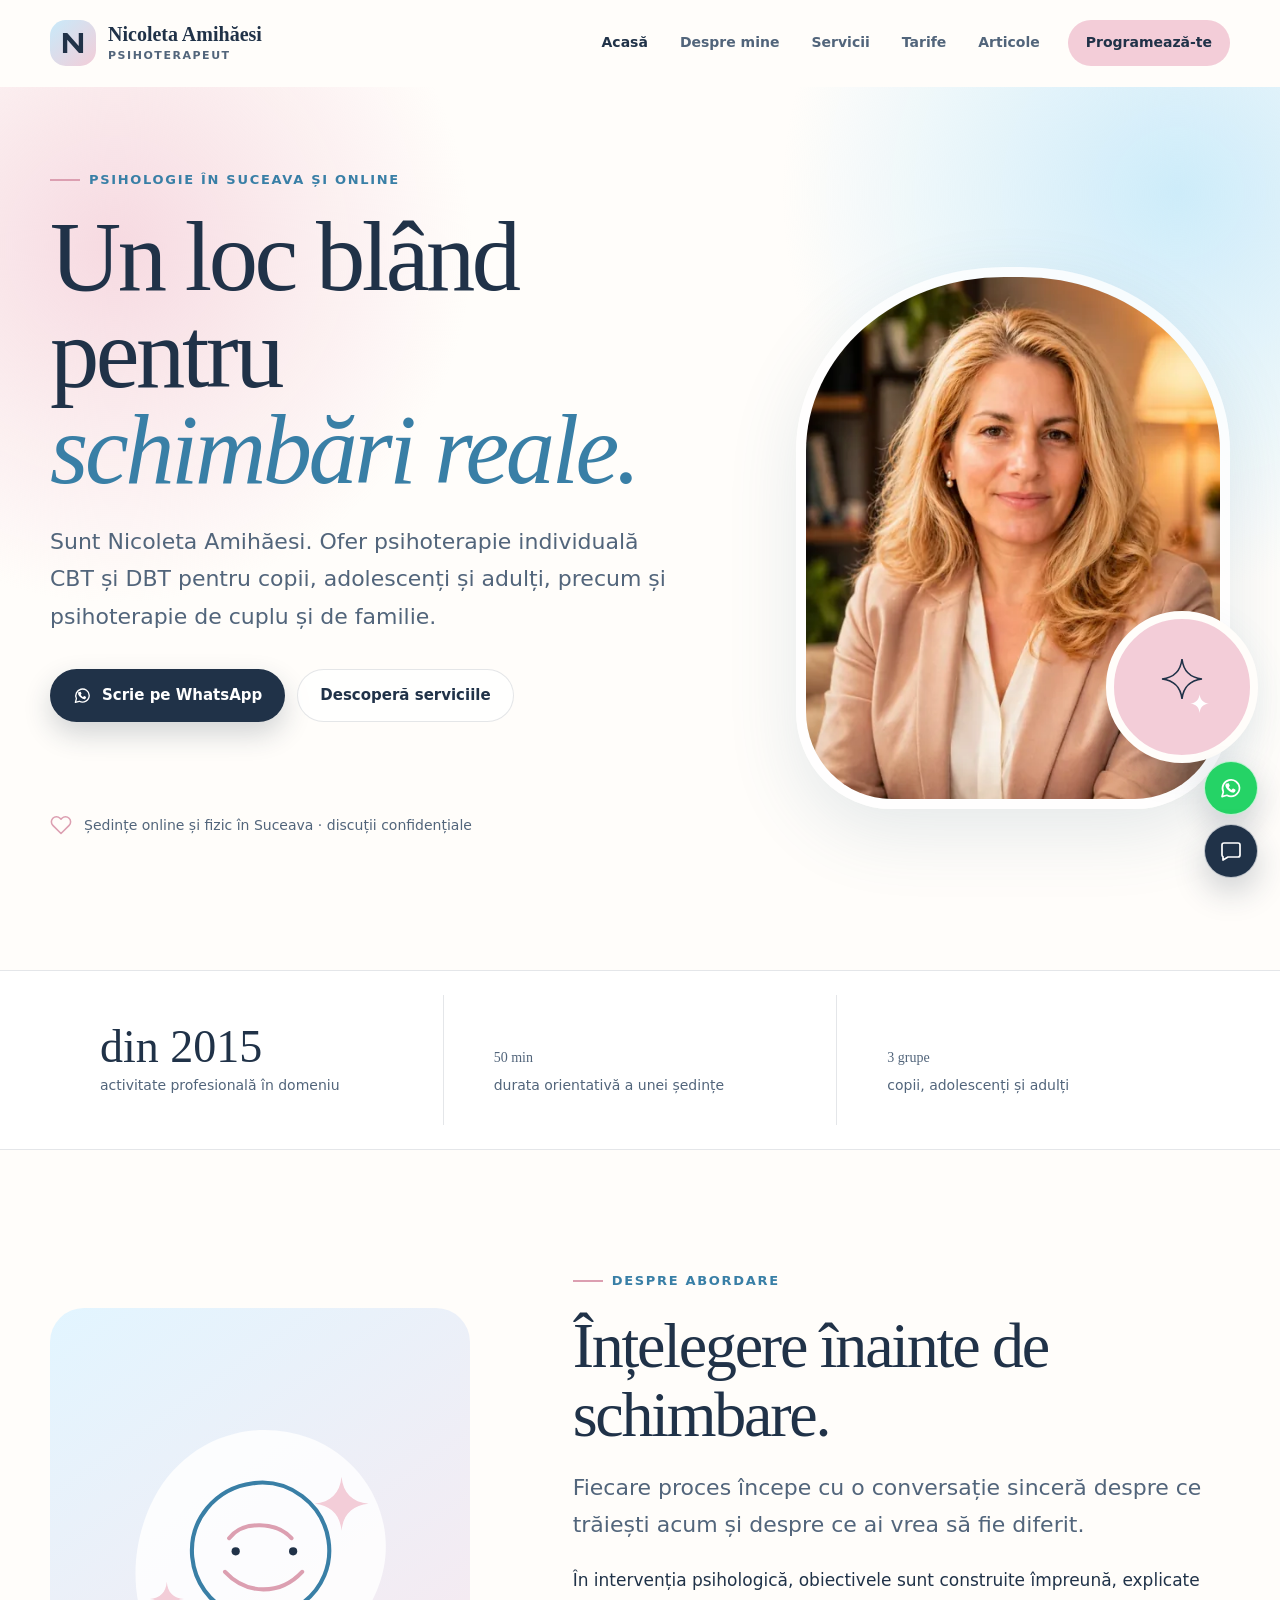
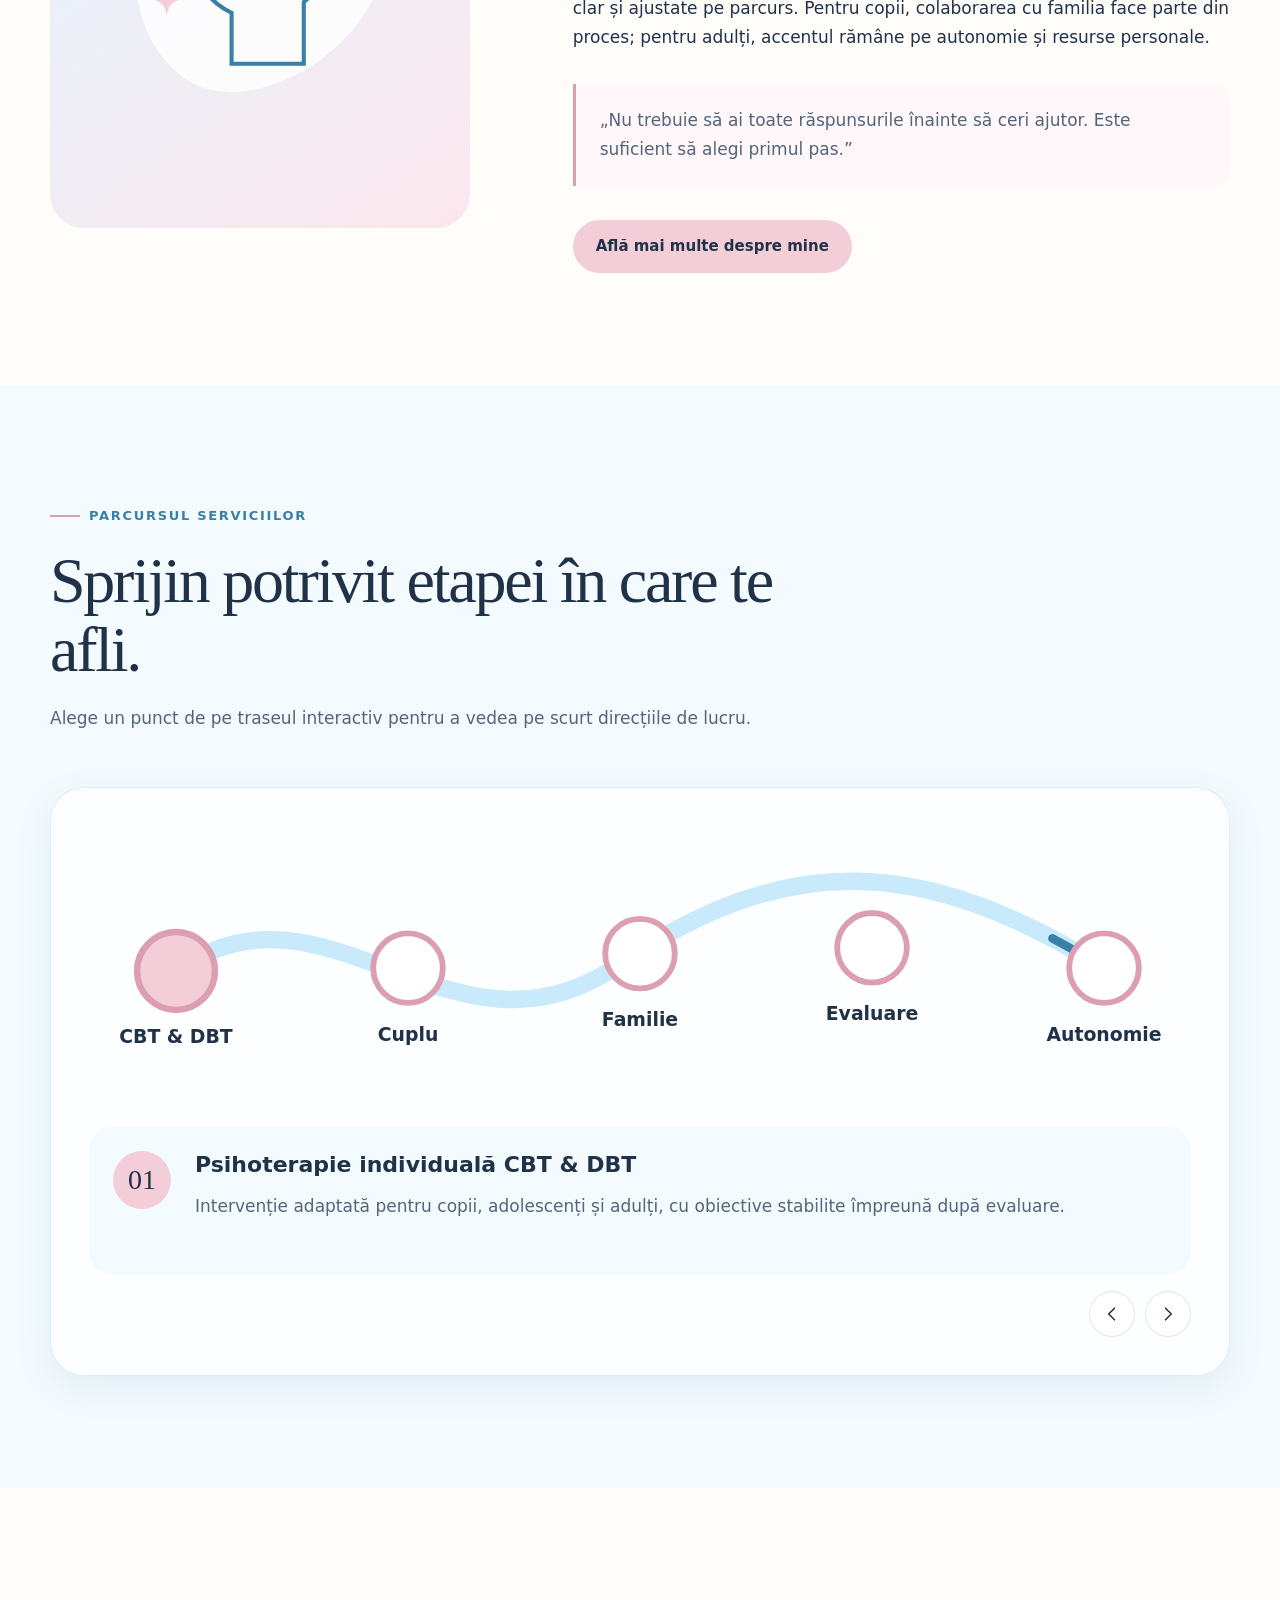
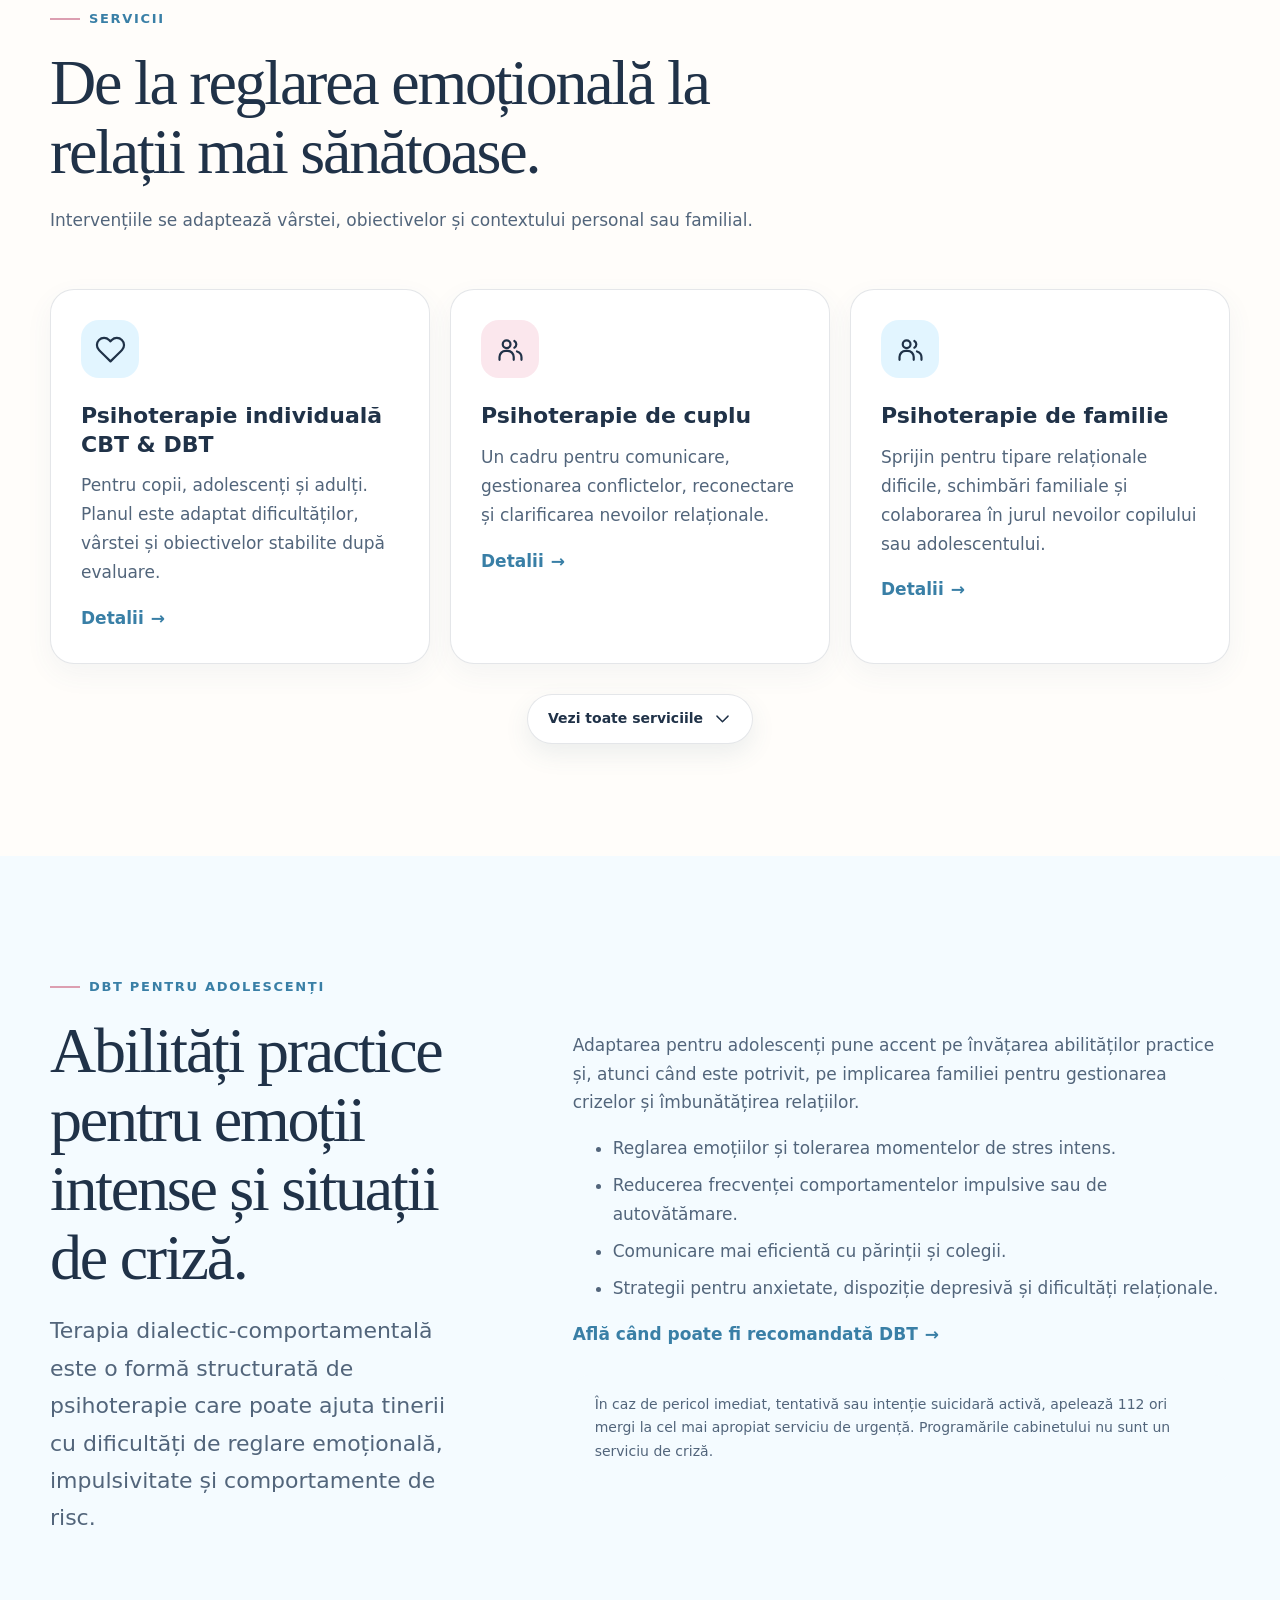
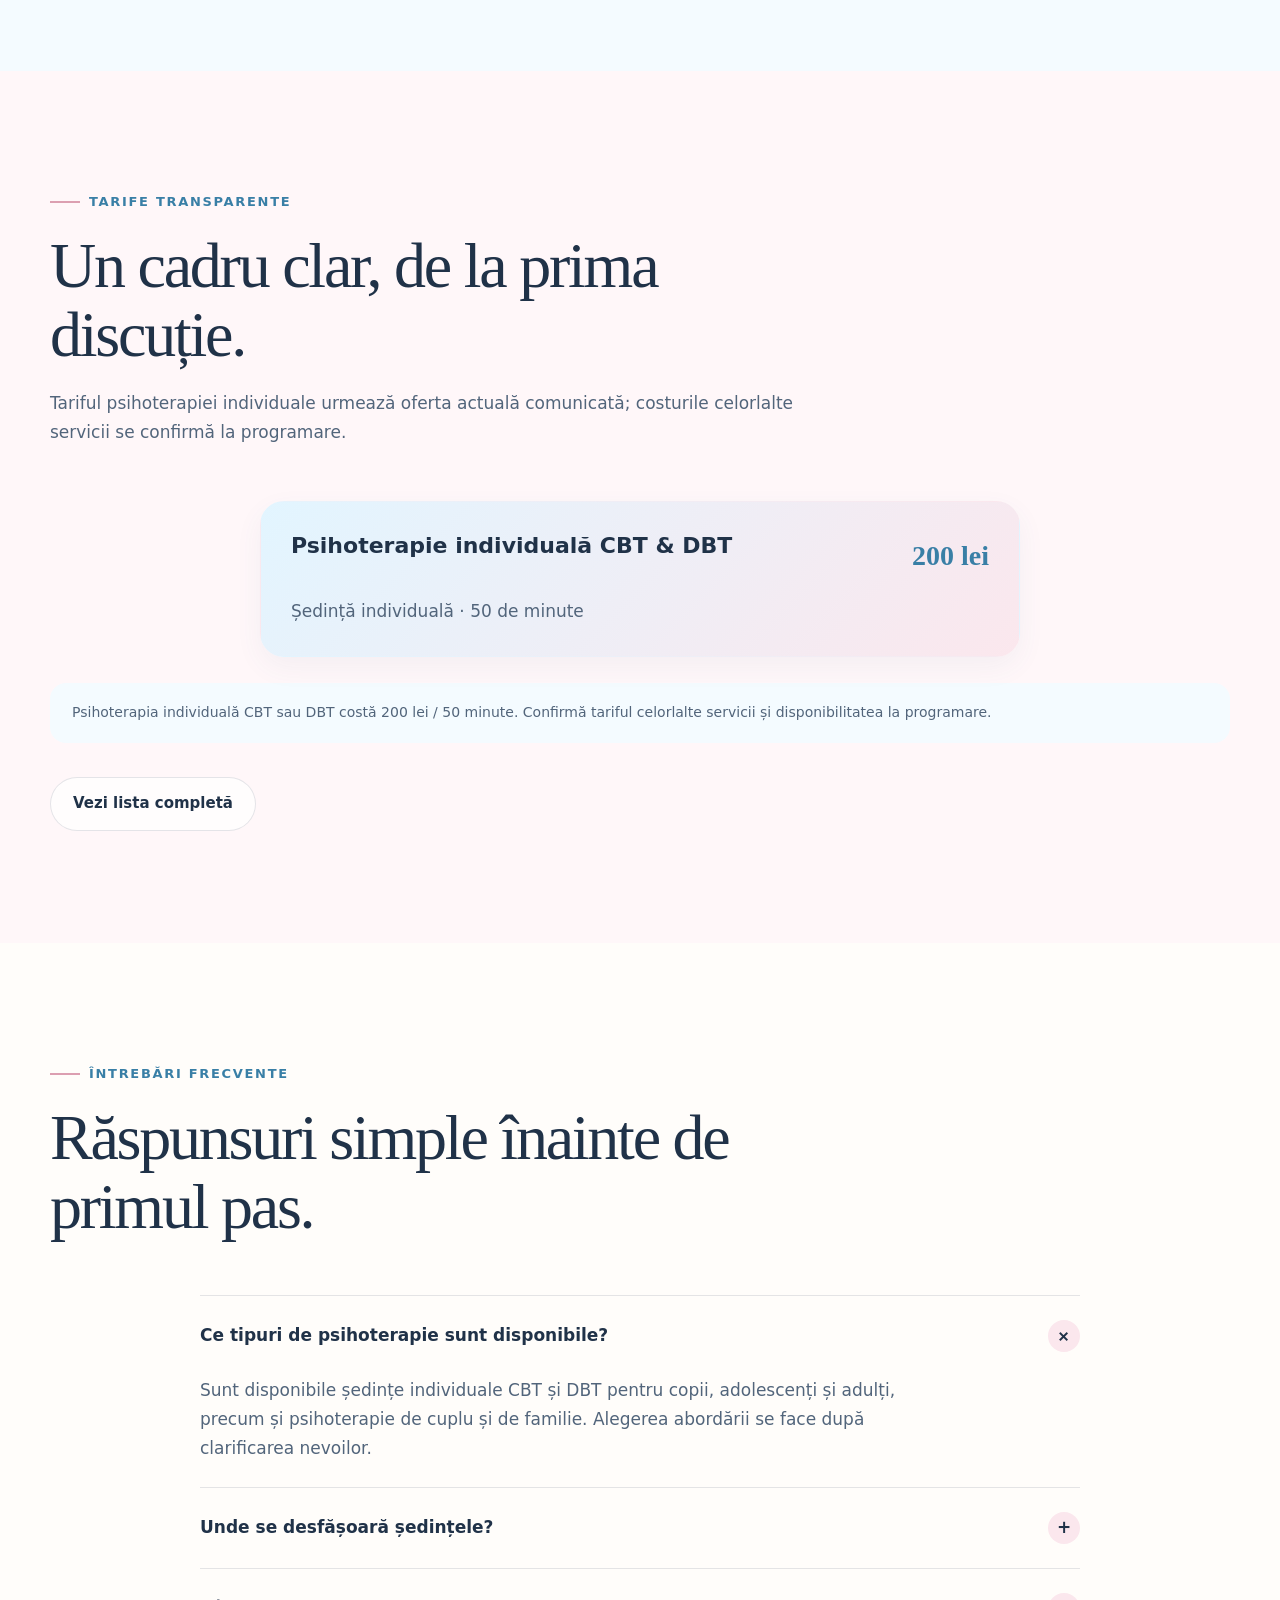
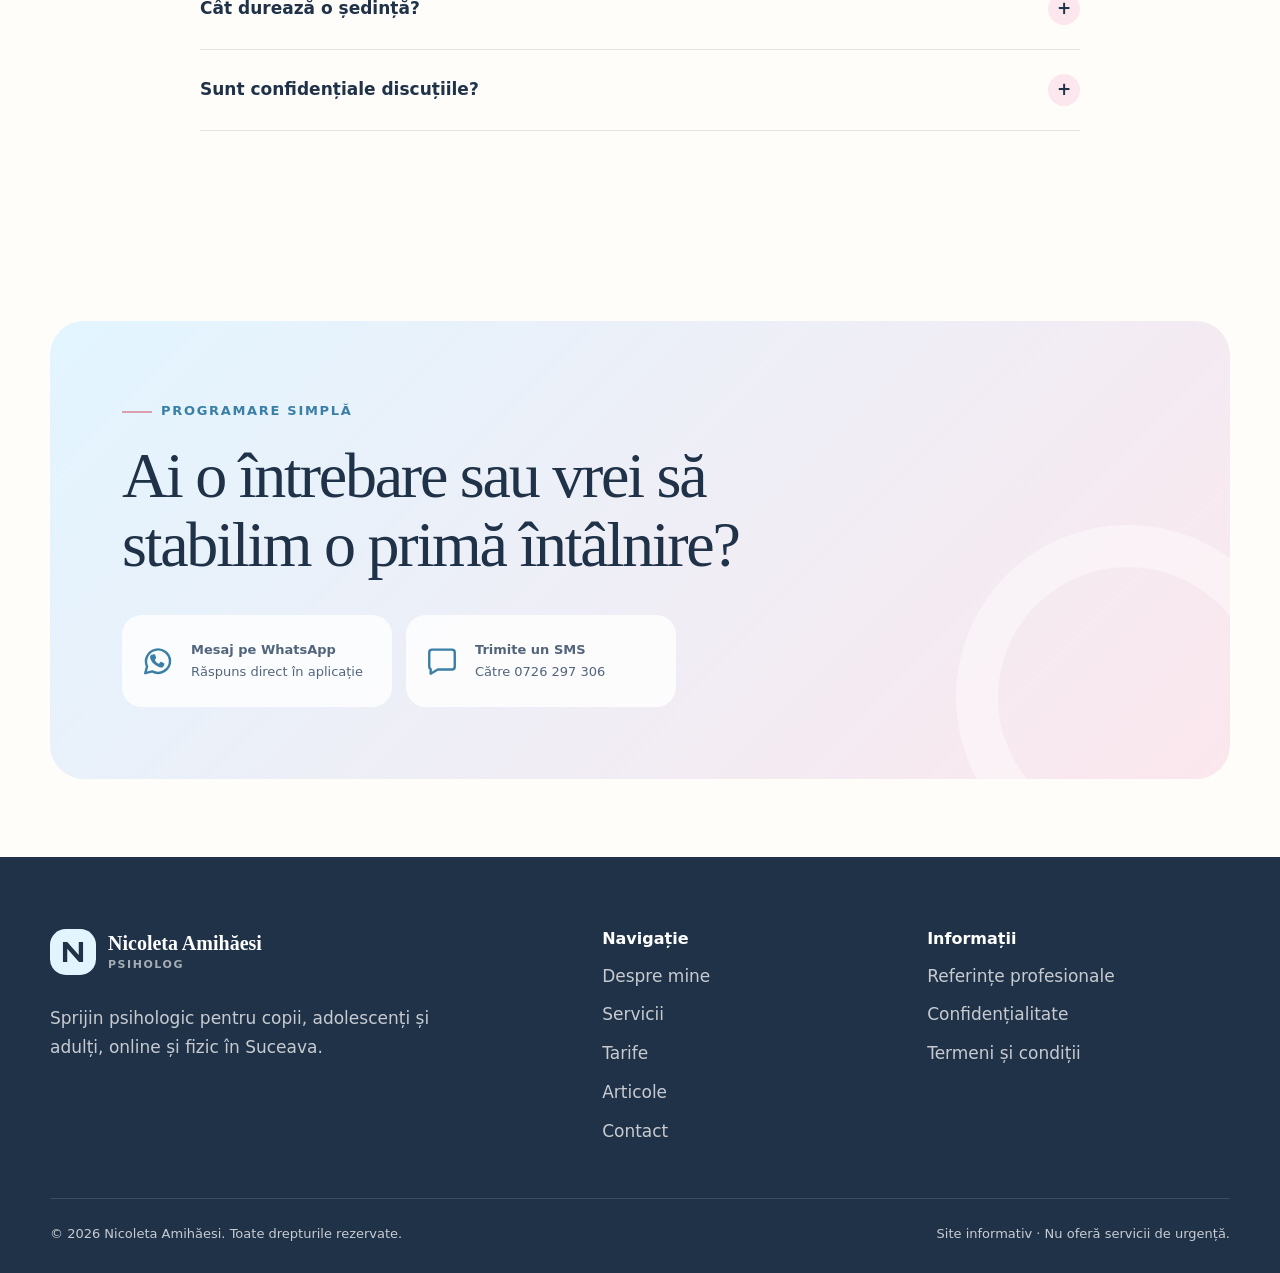
==== commit 1061e9de: "Actualizeaza tarifele rolul si locatia cabinetului" ====
--- a/NICO/index.html
+++ b/NICO/index.html
@@ -11,7 +11,7 @@
   <link rel="canonical" href="https://psihoterapeutnicoletaamihaesi.ro/">
   <link rel="icon" href="assets/favicon.svg" type="image/svg+xml">
   <link rel="preload" as="image" href="assets/nicoleta-amihaesi-portret-768.webp" imagesrcset="assets/nicoleta-amihaesi-portret-480.webp 480w, assets/nicoleta-amihaesi-portret-768.webp 768w, assets/nicoleta-amihaesi-portret-1086.webp 1086w" imagesizes="(max-width: 680px) 86vw, (max-width: 960px) 500px, 470px" type="image/webp" fetchpriority="high">
-  <link rel="stylesheet" href="css/style.css">
+  <link rel="stylesheet" href="css/style.css?v=20260801-location">
   <meta property="og:type" content="website">
   <meta property="og:locale" content="ro_RO">
   <meta property="og:title" content="Psihoterapie CBT & DBT Suceava | Nicoleta Amihăesi">
@@ -58,10 +58,15 @@
         "areaServed": {"@type": "City", "name": "Suceava"},
         "address": {
           "@type": "PostalAddress",
-          "streetAddress": "Strada Doctor Victor Babeș nr. 68",
+          "streetAddress": "Strada Victor Babeș",
           "addressLocality": "Suceava",
           "addressRegion": "Suceava",
           "addressCountry": "RO"
+        },
+        "geo": {
+          "@type": "GeoCoordinates",
+          "latitude": 47.680067,
+          "longitude": 26.299387
         },
         "openingHoursSpecification": {
           "@type": "OpeningHoursSpecification",
@@ -69,7 +74,7 @@
           "opens": "08:00",
           "closes": "20:00"
         },
-        "hasMap": "https://www.google.com/maps/search/?api=1&query=Strada+Doctor+Victor+Babe%C8%99+68%2C+Suceava%2C+Romania",
+        "hasMap": "https://www.google.com/maps/search/?api=1&query=47.680067%2C26.299387",
         "founder": {"@id": "https://psihoterapeutnicoletaamihaesi.ro/#nicoleta-amihaesi"}
       },
       {
@@ -108,7 +113,7 @@
     <div class="container nav-wrap">
       <a class="brand" href="/" aria-label="Nicoleta Amihăesi — pagina de start">
         <svg class="brand-mark" viewBox="0 0 64 64" aria-hidden="true"><defs><linearGradient id="logoGradient" x1="0" y1="0" x2="1" y2="1"><stop stop-color="#c8eafa"/><stop offset="1" stop-color="#f3cdd8"/></linearGradient></defs><rect width="64" height="64" rx="22" fill="url(#logoGradient)"/><path d="M18 46V18h6l16 18V18h6v28h-5.7L24 27.5V46z" fill="#203248"/></svg>
-        <span class="brand-copy"><strong>Nicoleta Amihăesi</strong><small>Psiholog</small></span>
+        <span class="brand-copy"><strong>Nicoleta Amihăesi</strong><small>Psihoterapeut</small></span>
       </a>
       <button class="menu-toggle" type="button" aria-expanded="false" aria-controls="main-navigation" aria-label="Deschide meniul">
         <svg viewBox="0 0 24 24" aria-hidden="true"><path d="M4 7h16M4 12h16M4 17h16" fill="none" stroke="currentColor" stroke-width="1.8" stroke-linecap="round"/></svg>
@@ -222,7 +227,7 @@
           <article class="service-card reveal"><div class="service-icon"><svg aria-hidden="true"><use href="assets/icons.svg#brain"/></svg></div><h3>Evaluare psihologică</h3><p>Pentru copii, adolescenți și adulți, în funcție de obiectivul clinic, educațional sau de autocunoaștere.</p><a class="text-link" href="servicii.html#evaluare">Detalii</a></article>
           <article class="service-card reveal"><div class="service-icon"><svg aria-hidden="true"><use href="assets/icons.svg#compass"/></svg></div><h3>Consiliere psihologică</h3><p>Sprijin emoțional pentru pacienți cu boli fizice și pentru persoane aflate în perioade de schimbare.</p><a class="text-link" href="servicii.html#consiliere">Detalii</a></article>
           <article class="service-card reveal"><div class="service-icon"><svg aria-hidden="true"><use href="assets/icons.svg#people"/></svg></div><h3>Terapie ocupațională</h3><p>Pentru adulți cu dizabilități intelectuale, cu accent pe autonomie și abilități de viață.</p><a class="text-link" href="servicii.html#ocupationala">Detalii</a></article>
-          <article class="service-card reveal"><div class="service-icon"><svg aria-hidden="true"><use href="assets/icons.svg#spark"/></svg></div><h3>Reintegrare socială</h3><p>Program pentru Serviciul de Probațiune, cu raport inclus conform structurii planului tarifar.</p><a class="text-link" href="servicii.html#reintegrare">Detalii</a></article>
+          <article class="service-card reveal"><div class="service-icon"><svg aria-hidden="true"><use href="assets/icons.svg#spark"/></svg></div><h3>Reintegrare socială</h3><p>Program pentru Serviciul de Probațiune, adaptat cerințelor planului solicitat.</p><a class="text-link" href="servicii.html#reintegrare">Detalii</a></article>
         </div>
         <div class="services-expand-control">
           <button class="services-expand-button" type="button" data-services-toggle aria-expanded="false" aria-controls="servicii-principale">
@@ -245,8 +250,6 @@
         <div class="section-heading reveal"><p class="eyebrow">Tarife transparente</p><h2>Un cadru clar, de la prima discuție.</h2><p>Tariful psihoterapiei individuale urmează oferta actuală comunicată; costurile celorlalte servicii se confirmă la programare.</p></div>
         <div class="price-grid">
           <article class="price-card featured reveal"><div><h3>Psihoterapie individuală CBT &amp; DBT</h3></div><strong class="price">200 lei</strong><p>Ședință individuală · 50 de minute</p></article>
-          <article class="price-card reveal"><div><h3>Evaluare psihologică</h3></div><strong class="price">250 lei</strong><p>Per evaluare · aproximativ 50 de minute</p></article>
-          <article class="price-card reveal"><div><h3>Terapie ocupațională</h3></div><strong class="price">120 lei</strong><p>Per ședință · aproximativ 50 de minute</p></article>
         </div>
         <p class="notice">Psihoterapia individuală CBT sau DBT costă 200 lei / 50 minute. Confirmă tariful celorlalte servicii și disponibilitatea la programare.</p>
         <div class="button-row"><a class="button button-outline" href="tarife.html">Vezi lista completă</a></div>
@@ -288,6 +291,6 @@
     <div class="container footer-bottom"><span>© <span data-year>2026</span> Nicoleta Amihăesi. Toate drepturile rezervate.</span><span>Site informativ · Nu oferă servicii de urgență.</span></div>
   </footer>
 
-  <script src="js/app.js" defer></script>
+  <script src="js/app.js?v=20260801-location" defer></script>
 </body>
 </html>
--- a/NICO/css/style.css
+++ b/NICO/css/style.css
@@ -786,6 +786,12 @@
   gap: 18px;
 }
 
+.price-grid > .price-card:only-child {
+  width: min(100%, 760px);
+  grid-column: 1 / -1;
+  justify-self: center;
+}
+
 .price-card.featured {
   border-color: transparent;
   background: linear-gradient(135deg, var(--blue-100), var(--pink-100));
@@ -1008,24 +1014,36 @@
 
 .credentials {
   display: grid;
-  gap: 14px;
-  margin-top: 32px;
+  gap: 10px;
+  margin-top: 24px;
 }
 
 .credential {
   display: flex;
   align-items: flex-start;
-  gap: 14px;
-  padding: 18px;
+  gap: 12px;
+  min-height: 0;
+  padding: 13px 15px;
   border: 1px solid var(--line);
-  border-radius: var(--radius-md);
+  border-radius: 14px;
   background: var(--white);
 }
 
 .credential svg {
-  width: 26px;
+  width: 20px;
+  height: 20px;
   flex: 0 0 auto;
+  margin-top: 2px;
   color: var(--blue-600);
+}
+
+.credential strong {
+  line-height: 1.3;
+}
+
+.credential span {
+  font-size: 14px;
+  line-height: 1.45;
 }
 
 .article-grid,
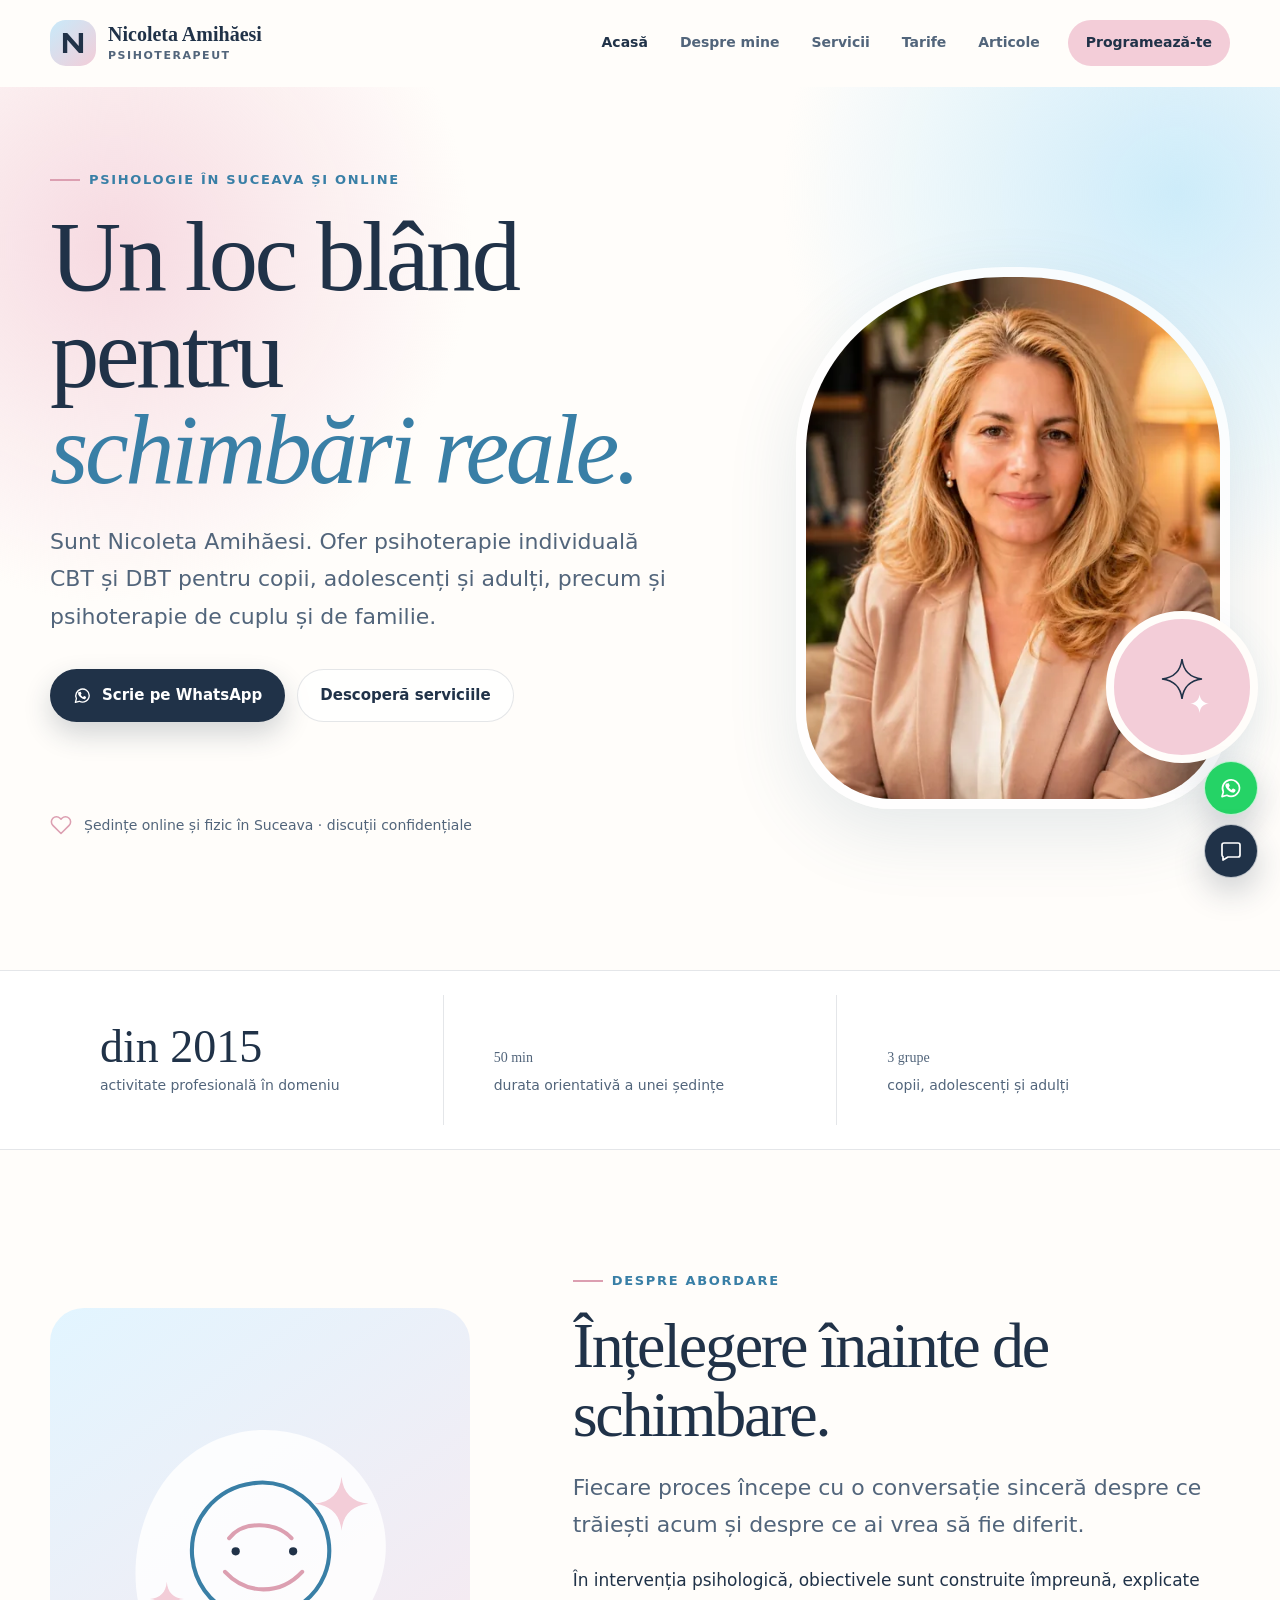
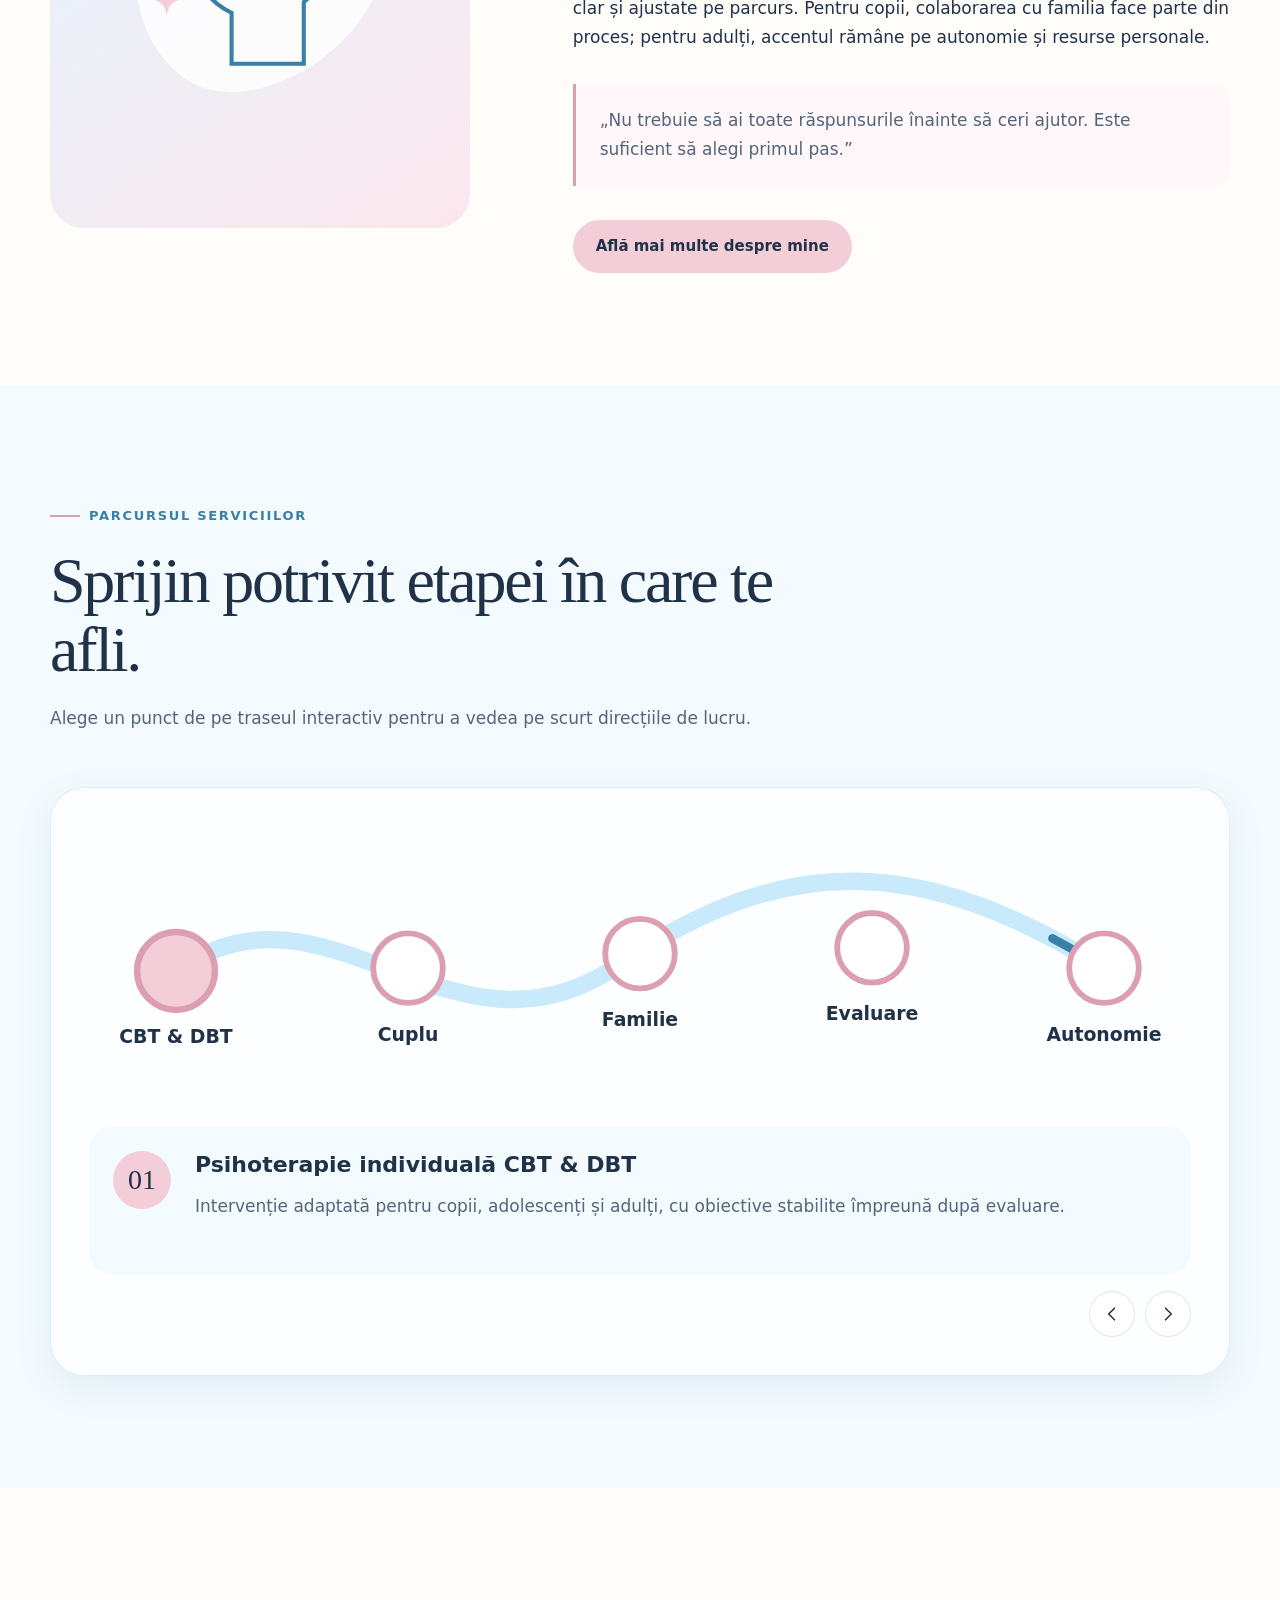
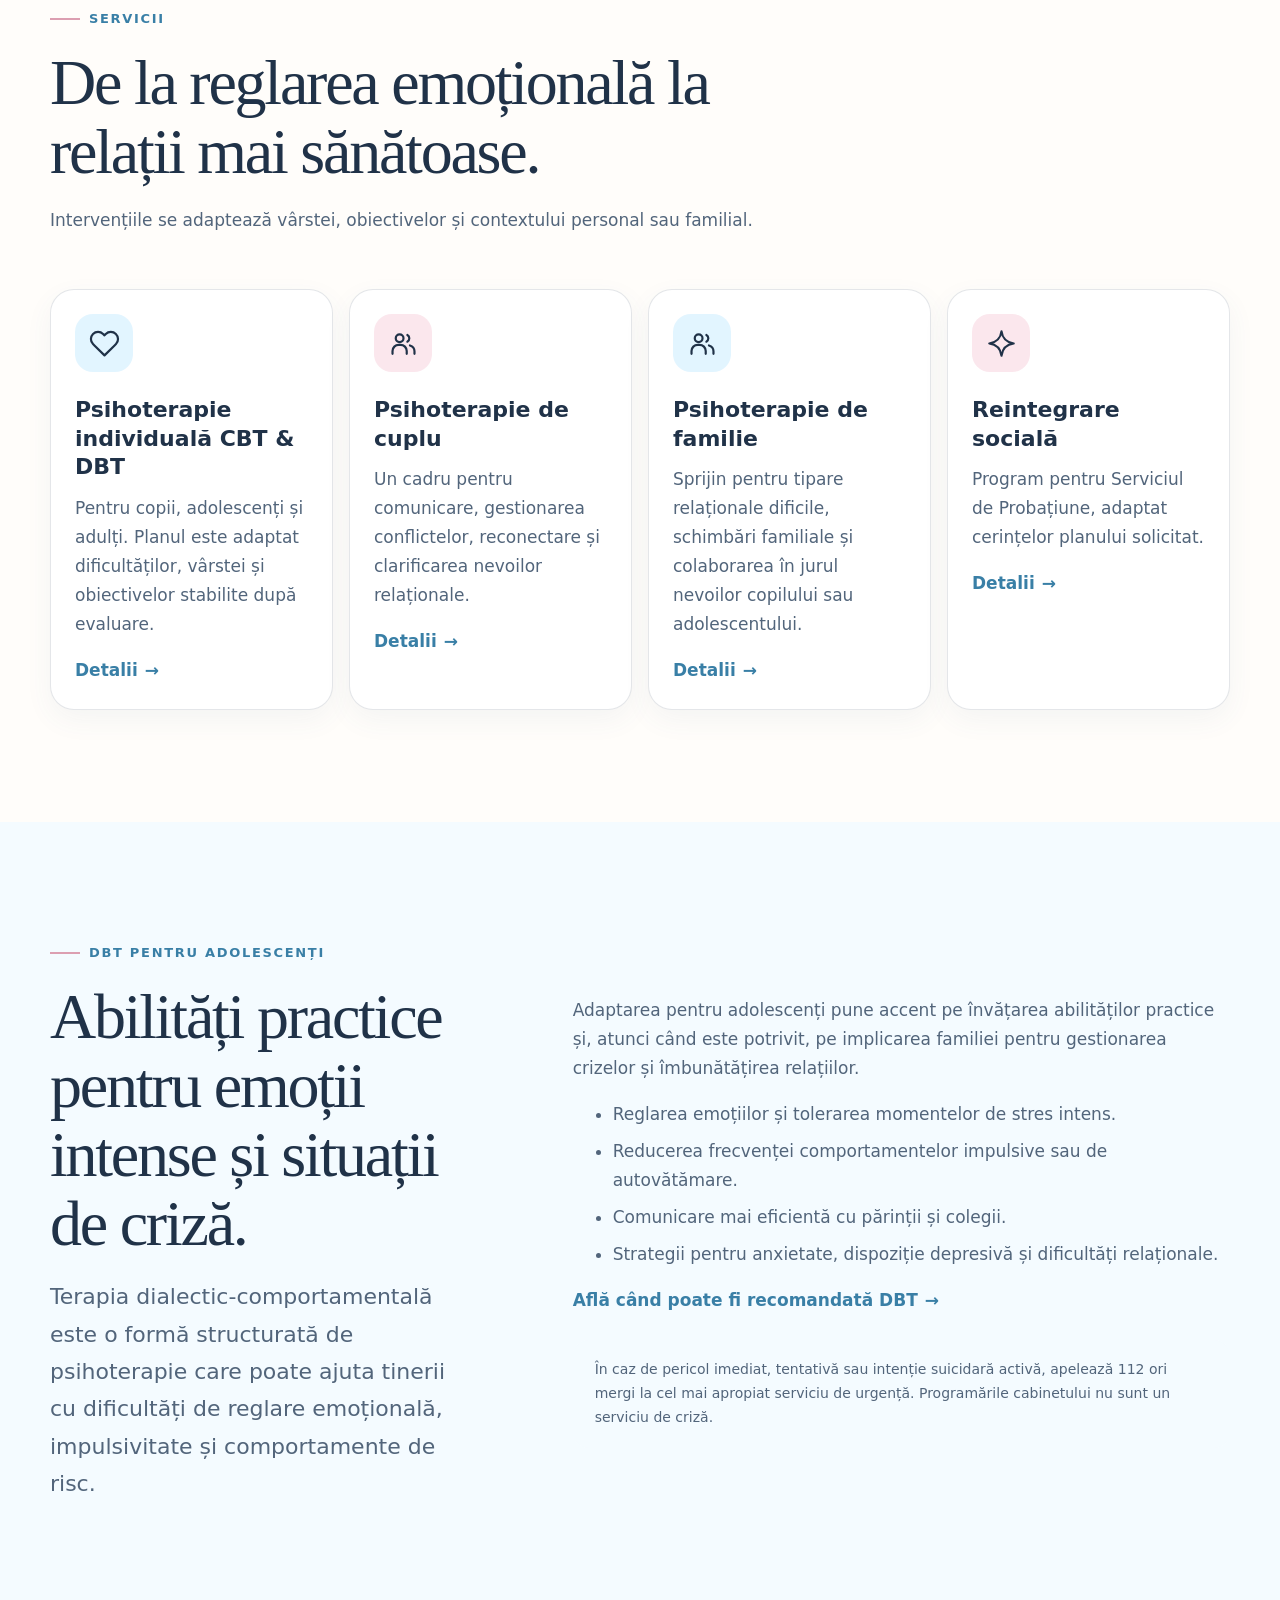
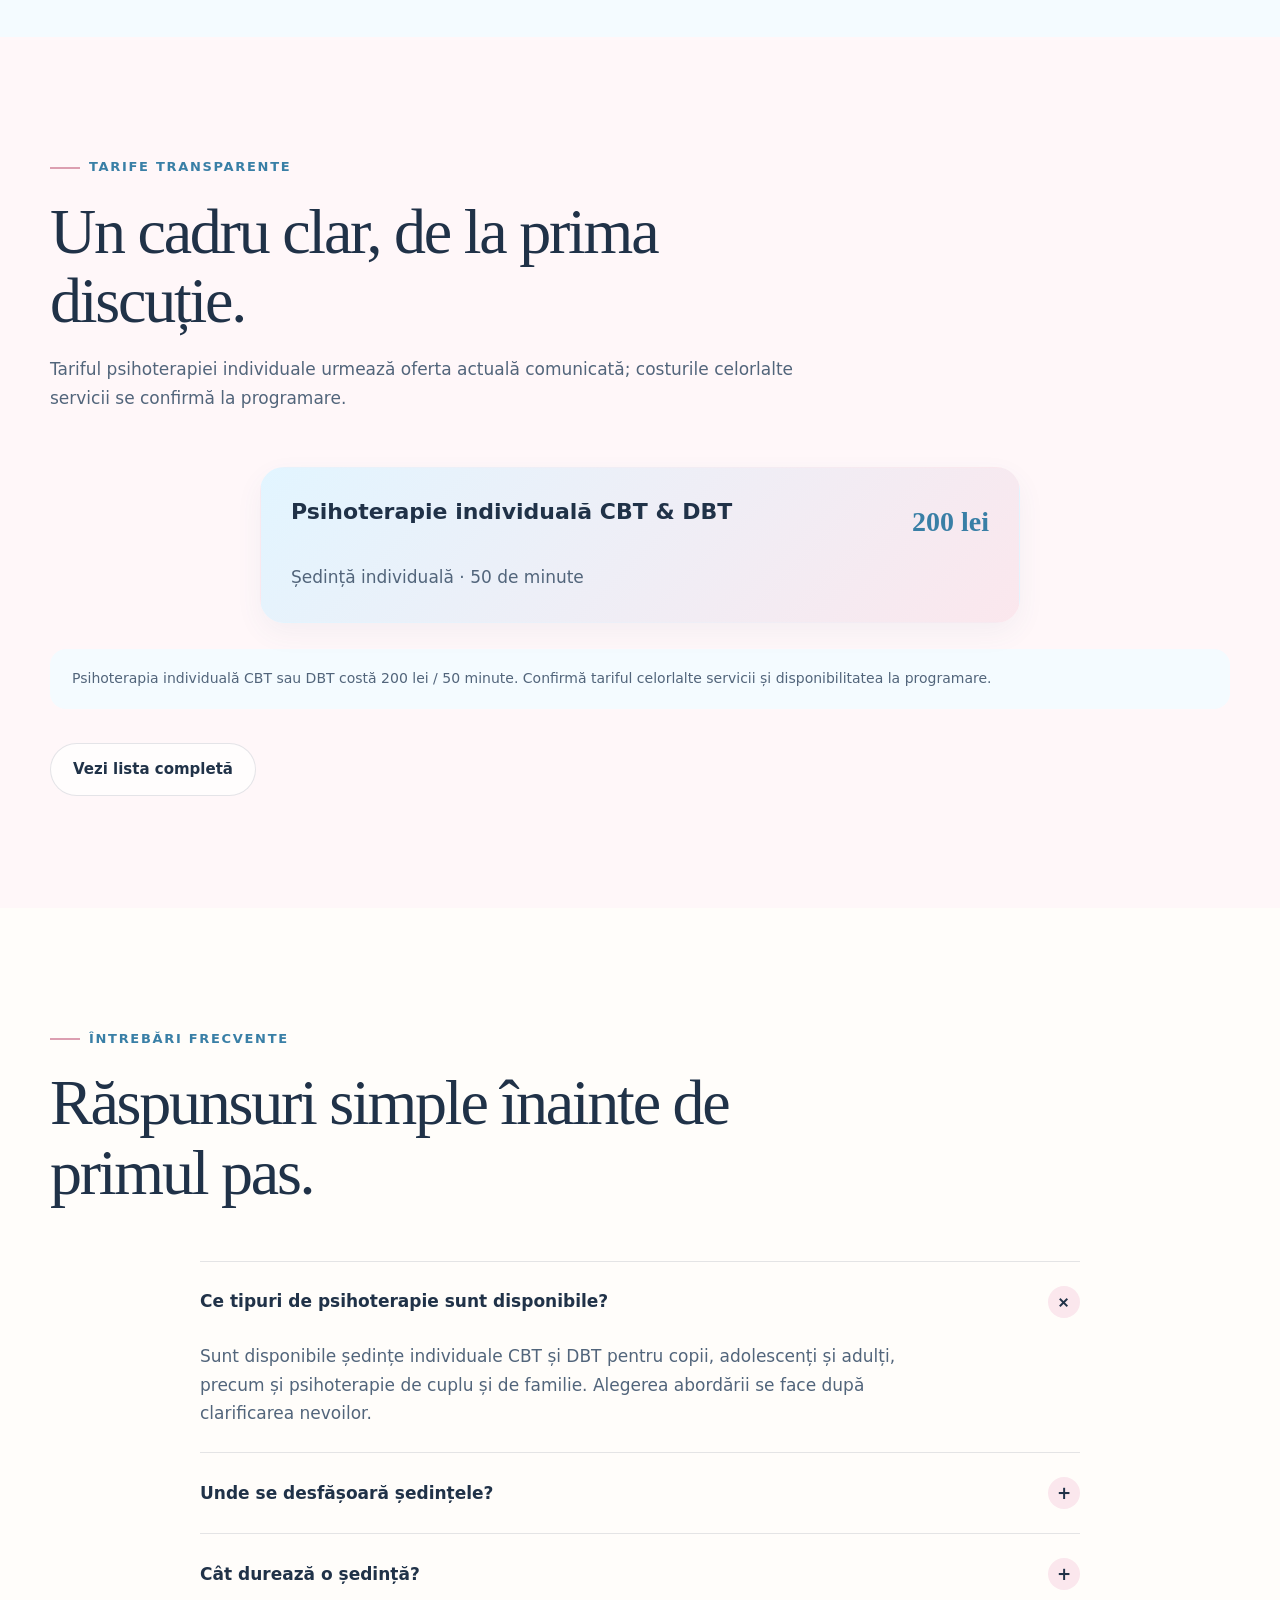
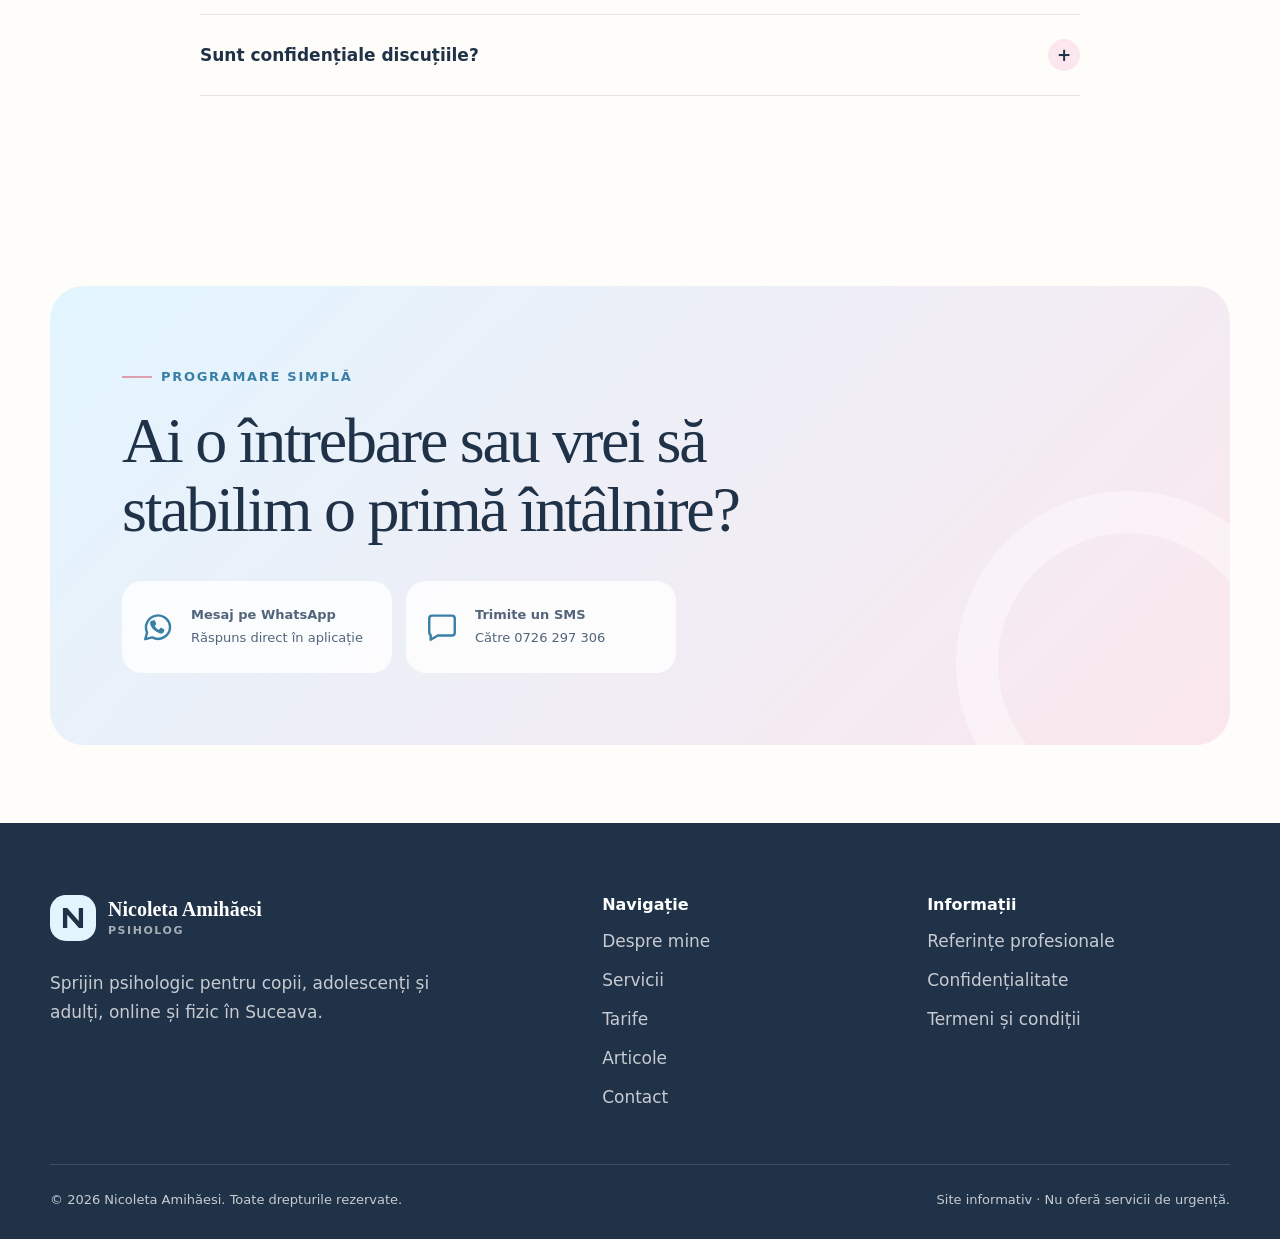
==== commit 1e6f21bc: "Improve homepage services carousel" ====
--- a/NICO/index.html
+++ b/NICO/index.html
@@ -11,7 +11,7 @@
   <link rel="canonical" href="https://psihoterapeutnicoletaamihaesi.ro/">
   <link rel="icon" href="assets/favicon.svg" type="image/svg+xml">
   <link rel="preload" as="image" href="assets/nicoleta-amihaesi-portret-768.webp" imagesrcset="assets/nicoleta-amihaesi-portret-480.webp 480w, assets/nicoleta-amihaesi-portret-768.webp 768w, assets/nicoleta-amihaesi-portret-1086.webp 1086w" imagesizes="(max-width: 680px) 86vw, (max-width: 960px) 500px, 470px" type="image/webp" fetchpriority="high">
-  <link rel="stylesheet" href="css/style.css?v=20260801-location">
+  <link rel="stylesheet" href="css/style.css?v=20260801-home-services">
   <meta property="og:type" content="website">
   <meta property="og:locale" content="ro_RO">
   <meta property="og:title" content="Psihoterapie CBT & DBT Suceava | Nicoleta Amihăesi">
@@ -220,20 +220,18 @@
           <h2>De la reglarea emoțională la relații mai sănătoase.</h2>
           <p>Intervențiile se adaptează vârstei, obiectivelor și contextului personal sau familial.</p>
         </div>
-        <div class="cards home-services-grid" id="servicii-principale" data-expandable-services>
-          <article class="service-card reveal"><div class="service-icon"><svg aria-hidden="true"><use href="assets/icons.svg#heart"/></svg></div><h3>Psihoterapie individuală CBT &amp; DBT</h3><p>Pentru copii, adolescenți și adulți. Planul este adaptat dificultăților, vârstei și obiectivelor stabilite după evaluare.</p><a class="text-link" href="servicii.html#psihoterapie">Detalii</a></article>
-          <article class="service-card reveal"><div class="service-icon"><svg aria-hidden="true"><use href="assets/icons.svg#people"/></svg></div><h3>Psihoterapie de cuplu</h3><p>Un cadru pentru comunicare, gestionarea conflictelor, reconectare și clarificarea nevoilor relaționale.</p><a class="text-link" href="servicii.html#cuplu">Detalii</a></article>
-          <article class="service-card reveal"><div class="service-icon"><svg aria-hidden="true"><use href="assets/icons.svg#people"/></svg></div><h3>Psihoterapie de familie</h3><p>Sprijin pentru tipare relaționale dificile, schimbări familiale și colaborarea în jurul nevoilor copilului sau adolescentului.</p><a class="text-link" href="servicii.html#familie">Detalii</a></article>
-          <article class="service-card reveal"><div class="service-icon"><svg aria-hidden="true"><use href="assets/icons.svg#brain"/></svg></div><h3>Evaluare psihologică</h3><p>Pentru copii, adolescenți și adulți, în funcție de obiectivul clinic, educațional sau de autocunoaștere.</p><a class="text-link" href="servicii.html#evaluare">Detalii</a></article>
-          <article class="service-card reveal"><div class="service-icon"><svg aria-hidden="true"><use href="assets/icons.svg#compass"/></svg></div><h3>Consiliere psihologică</h3><p>Sprijin emoțional pentru pacienți cu boli fizice și pentru persoane aflate în perioade de schimbare.</p><a class="text-link" href="servicii.html#consiliere">Detalii</a></article>
-          <article class="service-card reveal"><div class="service-icon"><svg aria-hidden="true"><use href="assets/icons.svg#people"/></svg></div><h3>Terapie ocupațională</h3><p>Pentru adulți cu dizabilități intelectuale, cu accent pe autonomie și abilități de viață.</p><a class="text-link" href="servicii.html#ocupationala">Detalii</a></article>
-          <article class="service-card reveal"><div class="service-icon"><svg aria-hidden="true"><use href="assets/icons.svg#spark"/></svg></div><h3>Reintegrare socială</h3><p>Program pentru Serviciul de Probațiune, adaptat cerințelor planului solicitat.</p><a class="text-link" href="servicii.html#reintegrare">Detalii</a></article>
-        </div>
-        <div class="services-expand-control">
-          <button class="services-expand-button" type="button" data-services-toggle aria-expanded="false" aria-controls="servicii-principale">
-            <span data-services-toggle-label>Vezi toate serviciile</span>
-            <svg aria-hidden="true"><use href="assets/icons.svg#arrow-right"/></svg>
-          </button>
+        <div class="home-services-carousel" data-service-carousel>
+          <div class="cards home-services-track" id="servicii-principale" data-carousel-track tabindex="0" aria-label="Servicii principale">
+            <article class="service-card reveal"><div class="service-icon"><svg aria-hidden="true"><use href="assets/icons.svg#heart"/></svg></div><h3>Psihoterapie individuală CBT &amp; DBT</h3><p>Pentru copii, adolescenți și adulți. Planul este adaptat dificultăților, vârstei și obiectivelor stabilite după evaluare.</p><a class="text-link" href="servicii.html#psihoterapie">Detalii</a></article>
+            <article class="service-card reveal"><div class="service-icon"><svg aria-hidden="true"><use href="assets/icons.svg#people"/></svg></div><h3>Psihoterapie de cuplu</h3><p>Un cadru pentru comunicare, gestionarea conflictelor, reconectare și clarificarea nevoilor relaționale.</p><a class="text-link" href="servicii.html#cuplu">Detalii</a></article>
+            <article class="service-card reveal"><div class="service-icon"><svg aria-hidden="true"><use href="assets/icons.svg#people"/></svg></div><h3>Psihoterapie de familie</h3><p>Sprijin pentru tipare relaționale dificile, schimbări familiale și colaborarea în jurul nevoilor copilului sau adolescentului.</p><a class="text-link" href="servicii.html#familie">Detalii</a></article>
+            <article class="service-card reveal"><div class="service-icon"><svg aria-hidden="true"><use href="assets/icons.svg#spark"/></svg></div><h3>Reintegrare socială</h3><p>Program pentru Serviciul de Probațiune, adaptat cerințelor planului solicitat.</p><a class="text-link" href="servicii.html#reintegrare">Detalii</a></article>
+          </div>
+          <div class="home-services-controls" aria-label="Navigare servicii principale">
+            <button class="icon-button" type="button" data-carousel-prev aria-label="Serviciul anterior"><svg aria-hidden="true"><use href="assets/icons.svg#arrow-left"/></svg></button>
+            <span class="home-services-status" data-carousel-status aria-live="polite">1 din 4</span>
+            <button class="icon-button" type="button" data-carousel-next aria-label="Serviciul următor"><svg aria-hidden="true"><use href="assets/icons.svg#arrow-right"/></svg></button>
+          </div>
         </div>
       </div>
     </section>
@@ -291,6 +289,6 @@
     <div class="container footer-bottom"><span>© <span data-year>2026</span> Nicoleta Amihăesi. Toate drepturile rezervate.</span><span>Site informativ · Nu oferă servicii de urgență.</span></div>
   </footer>
 
-  <script src="js/app.js?v=20260801-location" defer></script>
+  <script src="js/app.js?v=20260801-home-services" defer></script>
 </body>
 </html>
--- a/NICO/css/style.css
+++ b/NICO/css/style.css
@@ -618,48 +618,35 @@
   gap: 20px;
 }
 
-.home-services-grid:not(.is-expanded) > .service-card:nth-child(n + 4) {
+.home-services-carousel {
+  position: relative;
+}
+
+.home-services-track {
+  grid-template-columns: repeat(4, minmax(0, 1fr));
+  gap: 16px;
+}
+
+.home-services-track .service-card {
+  min-width: 0;
+  height: 100%;
+  padding: 24px;
+}
+
+.home-services-controls {
   display: none;
-}
-
-.services-expand-control {
-  display: flex;
+  align-items: center;
   justify-content: center;
-  margin-top: 30px;
-}
-
-.services-expand-button {
-  min-height: 50px;
-  display: inline-flex;
-  align-items: center;
-  gap: 10px;
-  padding: 12px 20px;
-  border: 1px solid var(--line);
-  border-radius: 999px;
-  color: var(--ink);
-  background: var(--white);
-  box-shadow: 0 10px 24px rgba(68, 105, 130, 0.1);
-  font: inherit;
+  gap: 16px;
+  margin-top: 18px;
+}
+
+.home-services-status {
+  min-width: 88px;
+  color: var(--ink-soft);
   font-size: 14px;
-  font-weight: 750;
-  cursor: pointer;
-  transition: transform 180ms ease, box-shadow 180ms ease;
-}
-
-.services-expand-button:hover {
-  transform: translateY(-2px);
-  box-shadow: var(--shadow-soft);
-}
-
-.services-expand-button svg {
-  width: 19px;
-  height: 19px;
-  transform: rotate(90deg);
-  transition: transform 220ms ease;
-}
-
-.services-expand-button[aria-expanded="true"] svg {
-  transform: rotate(-90deg);
+  font-weight: 700;
+  text-align: center;
 }
 
 .service-carousel {
@@ -1394,6 +1381,32 @@
     grid-template-columns: repeat(2, 1fr);
   }
 
+  .home-services-track {
+    grid-template-columns: none;
+    grid-auto-flow: column;
+    grid-auto-columns: calc((100% - 20px) / 2);
+    gap: 20px;
+    padding: 7px 2px 18px;
+    overflow-x: auto;
+    overscroll-behavior-inline: contain;
+    scroll-behavior: smooth;
+    scroll-snap-type: inline mandatory;
+    scrollbar-width: none;
+  }
+
+  .home-services-track::-webkit-scrollbar {
+    display: none;
+  }
+
+  .home-services-track .service-card {
+    scroll-snap-align: start;
+    scroll-snap-stop: always;
+  }
+
+  .home-services-controls {
+    display: flex;
+  }
+
   .service-carousel-track {
     grid-auto-columns: calc((100% - 20px) / 2);
   }
@@ -1476,6 +1489,11 @@
     grid-auto-columns: 100%;
   }
 
+  .home-services-track {
+    grid-template-columns: none;
+    grid-auto-columns: 100%;
+  }
+
   .map-preview,
   .map-preview-art,
   .map-preview iframe {
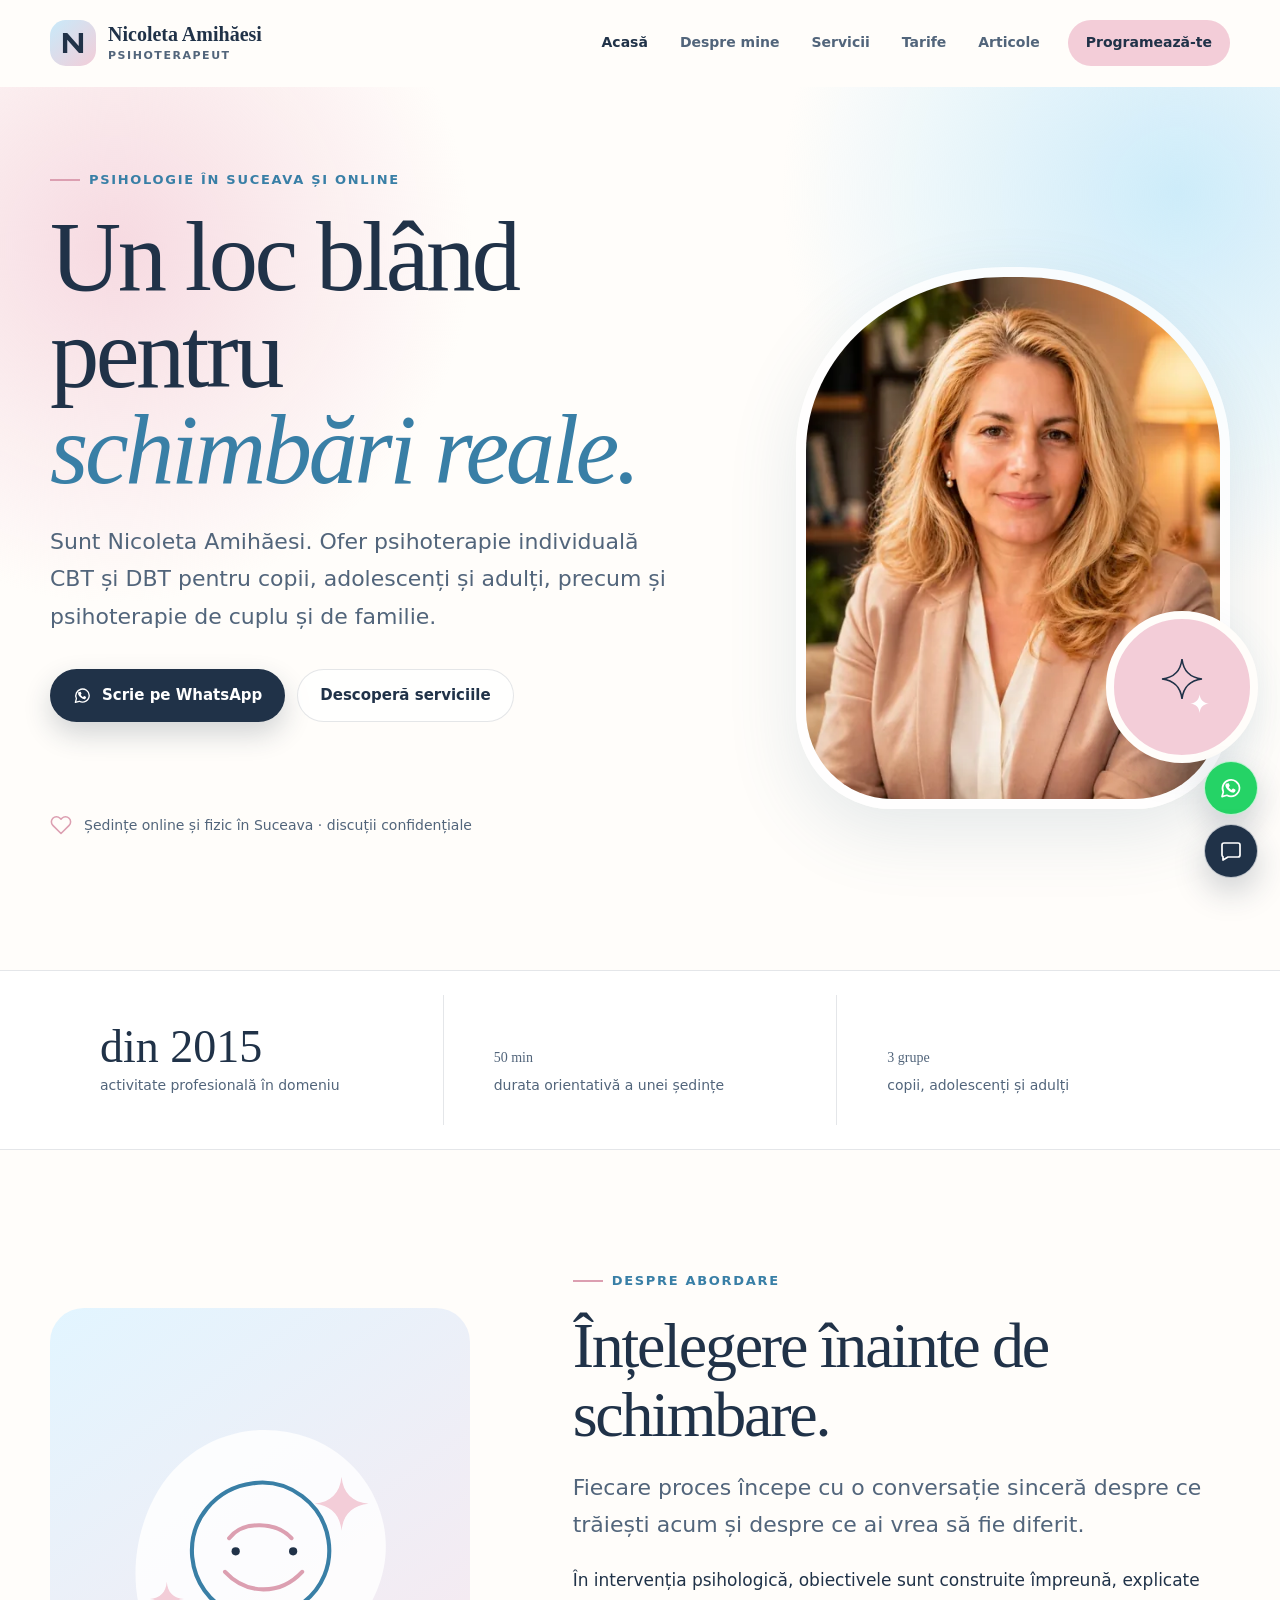
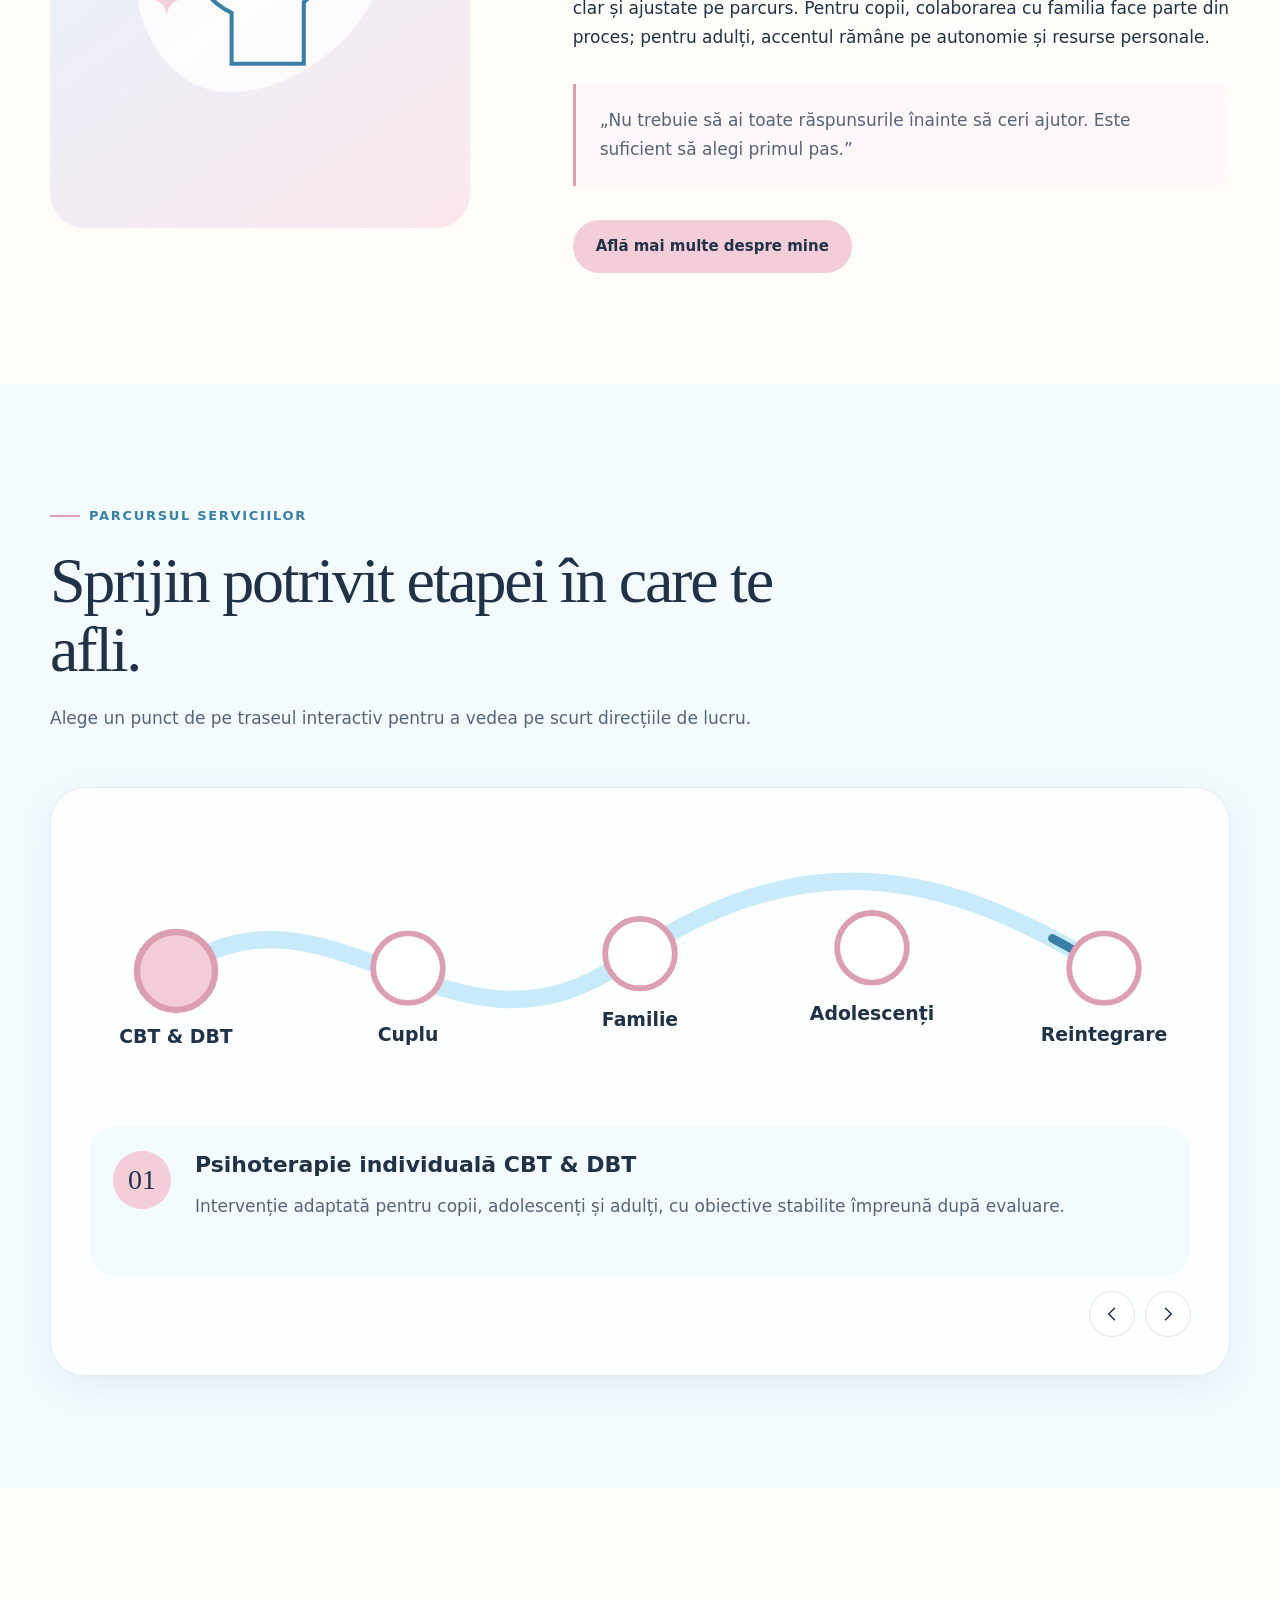
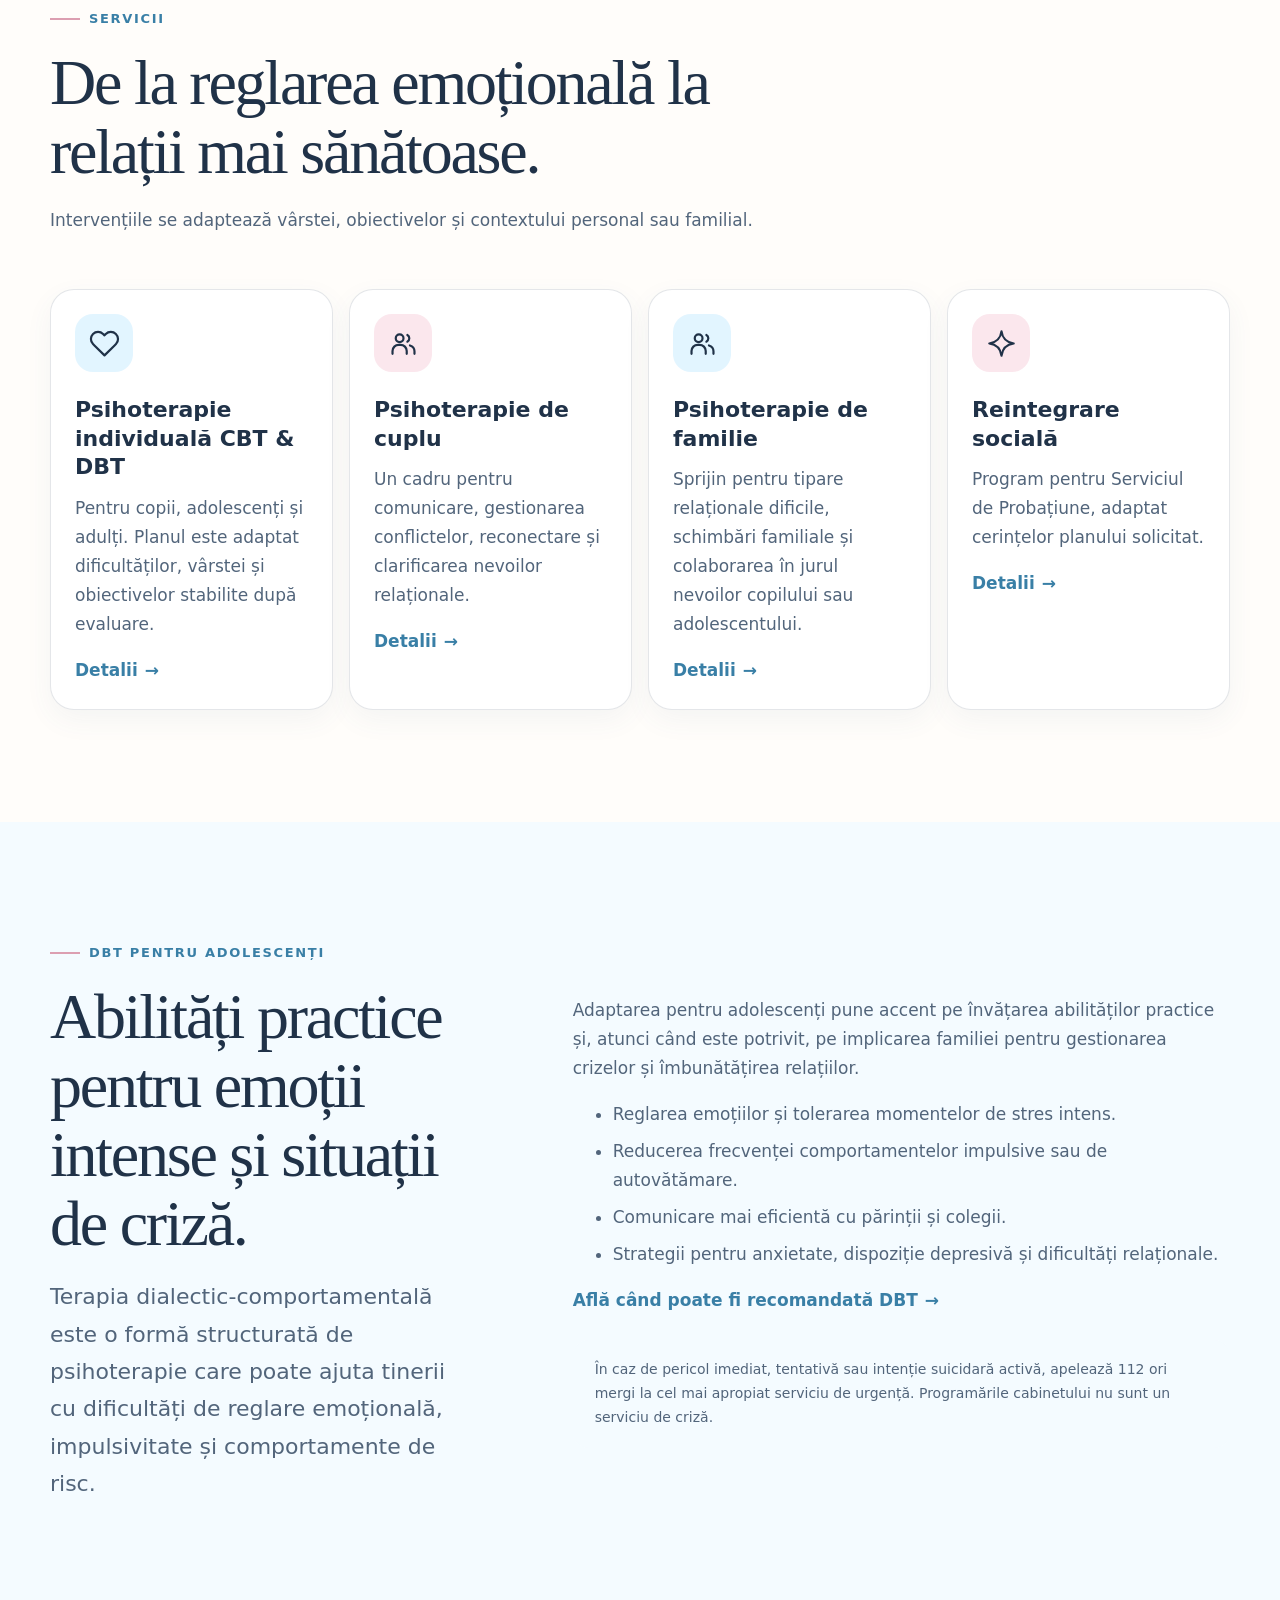
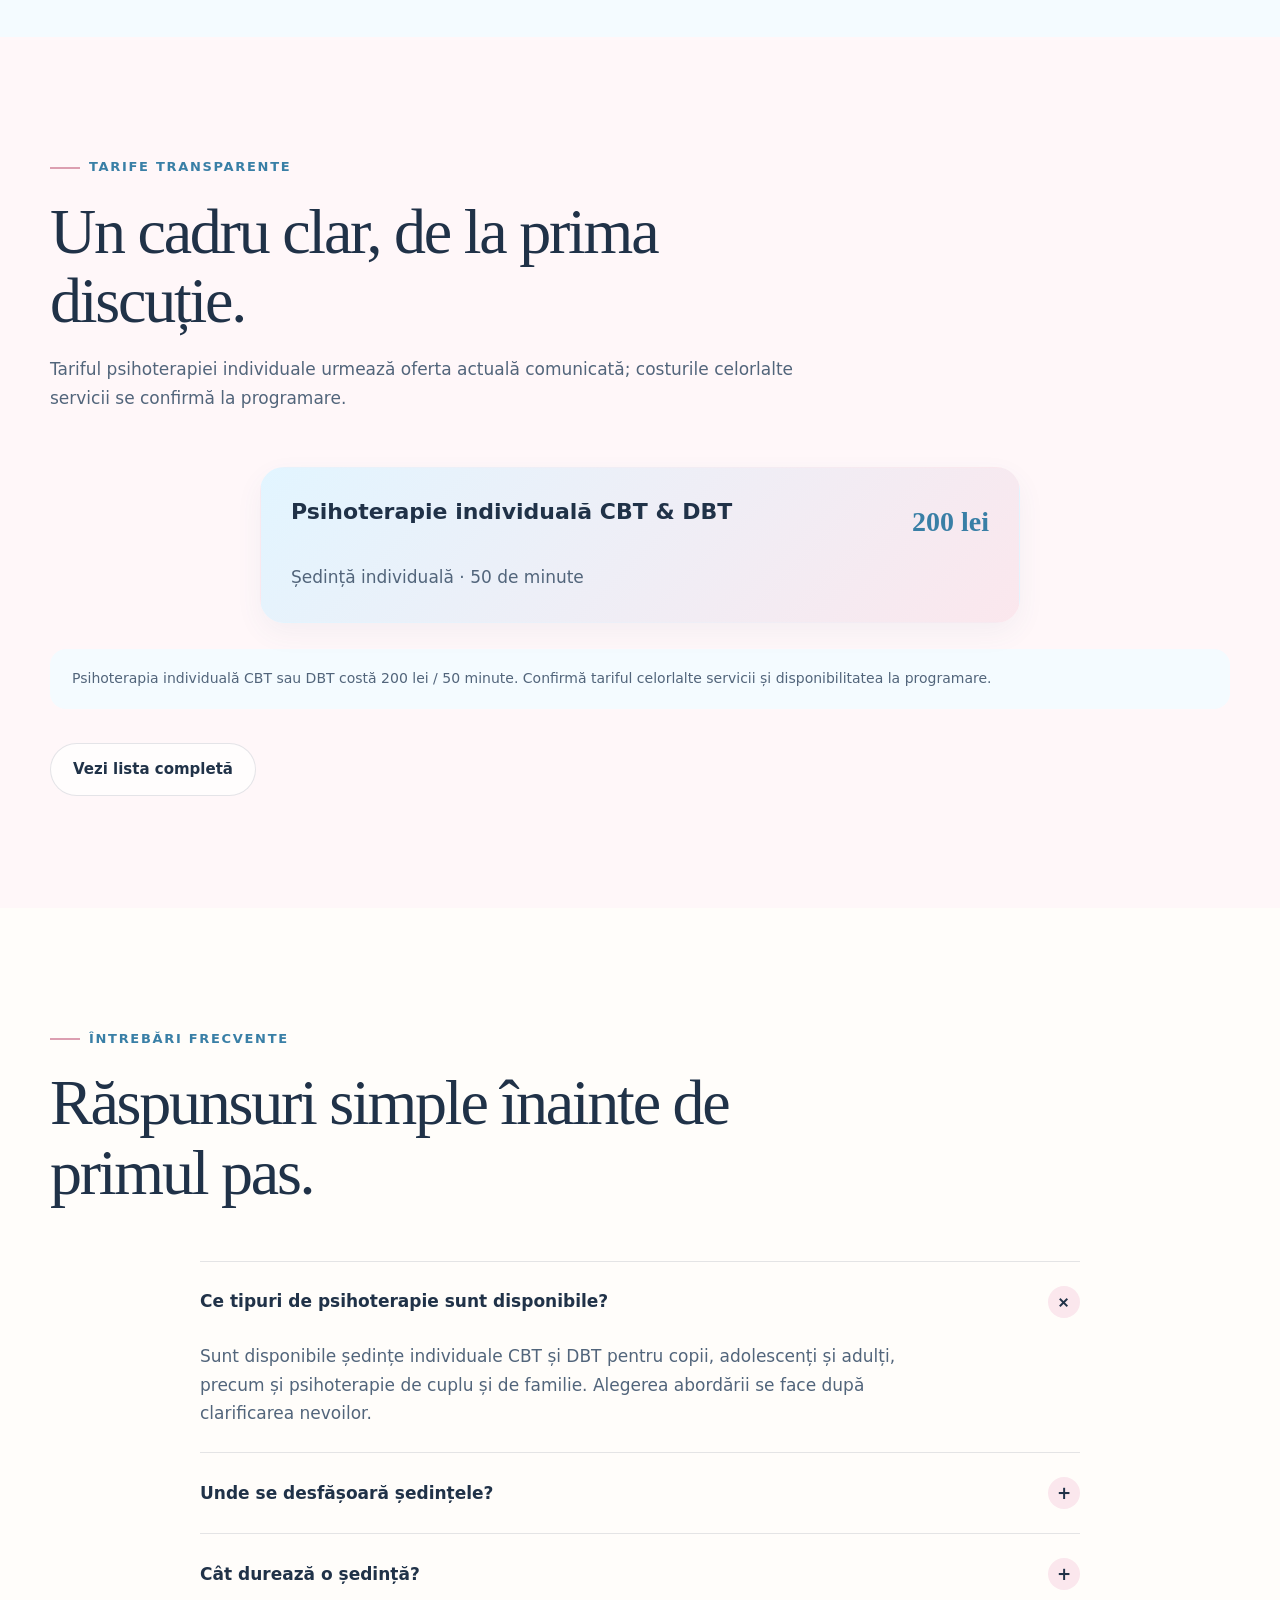
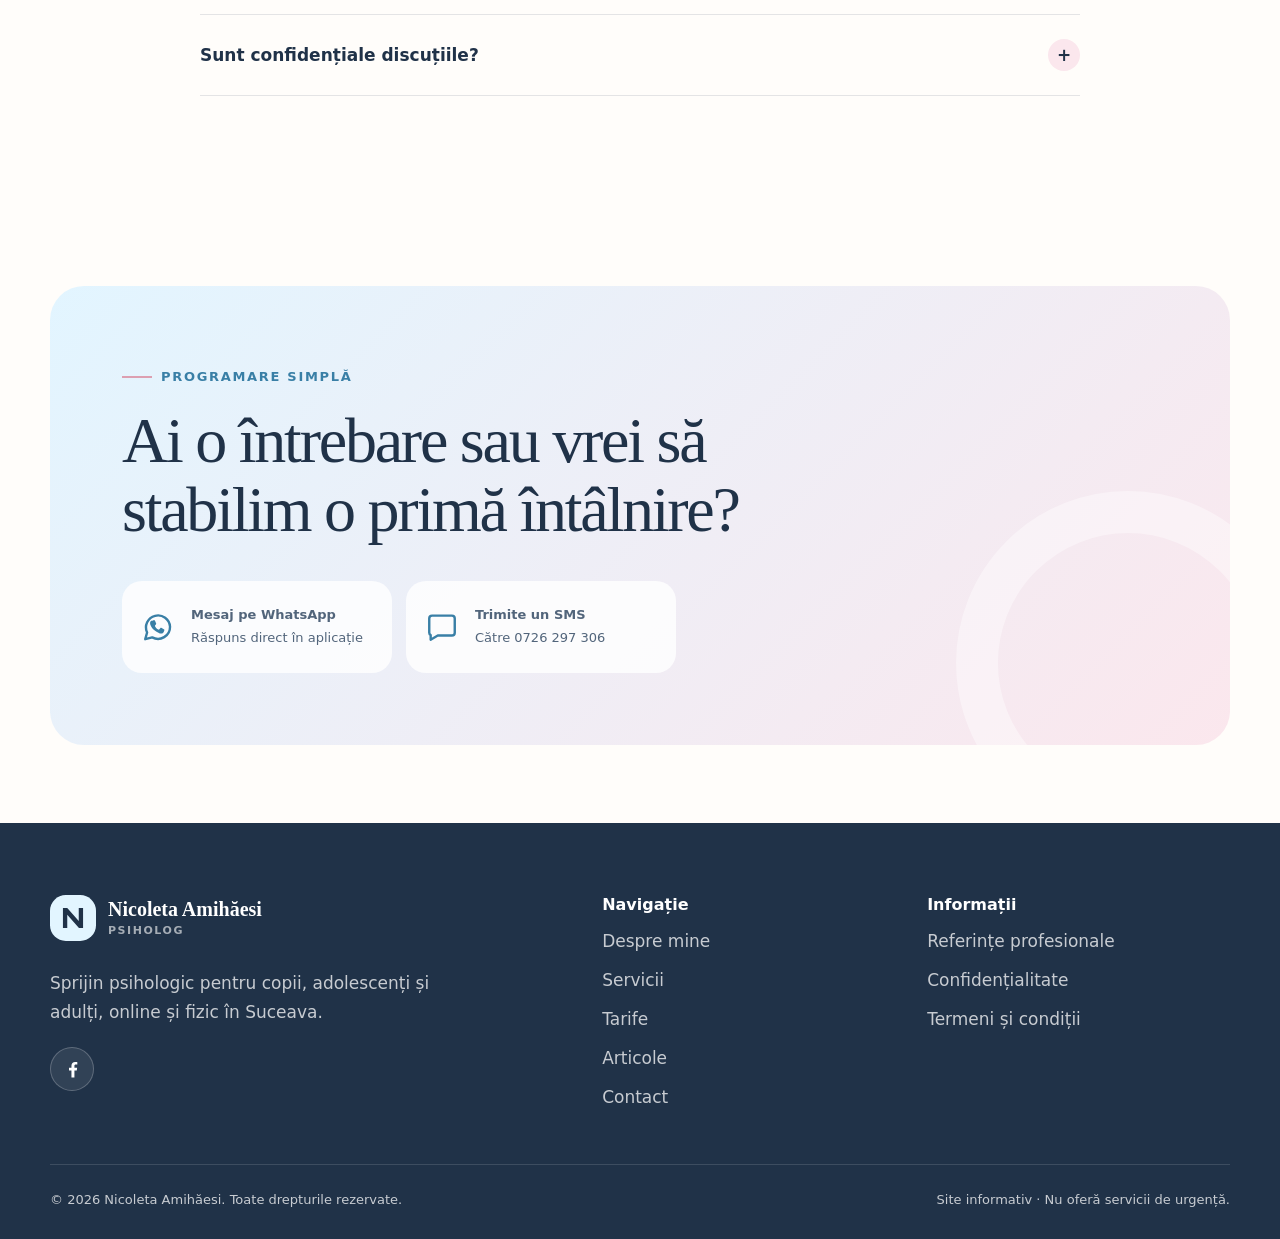
==== commit 0db1beff: "Add email and Facebook contact links" ====
--- a/NICO/index.html
+++ b/NICO/index.html
@@ -11,7 +11,7 @@
   <link rel="canonical" href="https://psihoterapeutnicoletaamihaesi.ro/">
   <link rel="icon" href="assets/favicon.svg" type="image/svg+xml">
   <link rel="preload" as="image" href="assets/nicoleta-amihaesi-portret-768.webp" imagesrcset="assets/nicoleta-amihaesi-portret-480.webp 480w, assets/nicoleta-amihaesi-portret-768.webp 768w, assets/nicoleta-amihaesi-portret-1086.webp 1086w" imagesizes="(max-width: 680px) 86vw, (max-width: 960px) 500px, 470px" type="image/webp" fetchpriority="high">
-  <link rel="stylesheet" href="css/style.css?v=20260801-home-services">
+  <link rel="stylesheet" href="css/style.css?v=20260801-contact-social">
   <meta property="og:type" content="website">
   <meta property="og:locale" content="ro_RO">
   <meta property="og:title" content="Psihoterapie CBT & DBT Suceava | Nicoleta Amihăesi">
@@ -38,13 +38,15 @@
         "alternateName": "Nicoleta Amihaesi",
         "jobTitle": ["Psiholog", "Profesor psihopedagogie specială"],
         "telephone": "+40726297306",
+        "email": "nicoletaamihaesi@yahoo.com",
         "image": "https://psihoterapeutnicoletaamihaesi.ro/assets/nicoleta-amihaesi-portret-1086.jpg",
-        "knowsAbout": ["psihologie", "psihoterapie cognitiv-comportamentală CBT", "terapie dialectic-comportamentală DBT", "psihoterapie de cuplu", "psihoterapie de familie", "psihopedagogie specială", "evaluare psihologică", "terapie ocupațională"],
+        "knowsAbout": ["psihologie", "psihoterapie cognitiv-comportamentală CBT", "terapie dialectic-comportamentală DBT", "DBT pentru adolescenți", "psihoterapie de cuplu", "psihoterapie de familie", "psihopedagogie specială", "reintegrare socială"],
         "workLocation": {"@id": "https://psihoterapeutnicoletaamihaesi.ro/#cabinet"},
         "sameAs": [
           "https://bleu-medical.ro/servicii/psihologie-suceava",
           "https://www.roterapie.eu/lista-specialisti/",
-          "https://www.radiotop.ro/subiect/nicoleta-amihaesi"
+          "https://www.radiotop.ro/subiect/nicoleta-amihaesi",
+          "https://web.facebook.com/nicoleta.caciur"
         ]
       },
       {
@@ -53,7 +55,8 @@
         "name": "Cabinet de Psihologie Nicoleta Amihăesi",
         "url": "https://psihoterapeutnicoletaamihaesi.ro/",
         "telephone": "+40726297306",
-        "priceRange": "120–250 RON",
+        "email": "nicoletaamihaesi@yahoo.com",
+        "priceRange": "200–250 RON",
         "image": "https://psihoterapeutnicoletaamihaesi.ro/assets/nicoleta-amihaesi-portret-1086.jpg",
         "areaServed": {"@type": "City", "name": "Suceava"},
         "address": {
@@ -197,8 +200,8 @@
               <g class="journey-node" role="button" tabindex="0" aria-label="Psihoterapie individuală CBT și DBT" transform="translate(60 100)"><circle r="24"/><text text-anchor="middle" y="50">CBT &amp; DBT</text></g>
               <g class="journey-node" role="button" tabindex="0" aria-label="Psihoterapie de cuplu" transform="translate(220 98)"><circle r="24"/><text text-anchor="middle" y="50">Cuplu</text></g>
               <g class="journey-node" role="button" tabindex="0" aria-label="Psihoterapie de familie" transform="translate(380 88)"><circle r="24"/><text text-anchor="middle" y="50">Familie</text></g>
-              <g class="journey-node" role="button" tabindex="0" aria-label="Evaluare psihologică" transform="translate(540 84)"><circle r="24"/><text text-anchor="middle" y="50">Evaluare</text></g>
-              <g class="journey-node" role="button" tabindex="0" aria-label="Terapie ocupațională" transform="translate(700 98)"><circle r="24"/><text text-anchor="middle" y="50">Autonomie</text></g>
+              <g class="journey-node" role="button" tabindex="0" aria-label="DBT pentru adolescenți" transform="translate(540 84)"><circle r="24"/><text text-anchor="middle" y="50">Adolescenți</text></g>
+              <g class="journey-node" role="button" tabindex="0" aria-label="Reintegrare socială" transform="translate(700 98)"><circle r="24"/><text text-anchor="middle" y="50">Reintegrare</text></g>
             </svg>
           </div>
           <div class="journey-detail" aria-live="polite">
@@ -282,13 +285,13 @@
 
   <footer class="site-footer">
     <div class="container footer-grid">
-      <div><a class="brand" href="/"><svg class="brand-mark" viewBox="0 0 64 64" aria-hidden="true"><rect width="64" height="64" rx="22" fill="#e2f5ff"/><path d="M18 46V18h6l16 18V18h6v28h-5.7L24 27.5V46z" fill="#203248"/></svg><span class="brand-copy"><strong>Nicoleta Amihăesi</strong><small>Psiholog</small></span></a><p class="footer-intro">Sprijin psihologic pentru copii, adolescenți și adulți, online și fizic în Suceava.</p></div>
+      <div><a class="brand" href="/"><svg class="brand-mark" viewBox="0 0 64 64" aria-hidden="true"><rect width="64" height="64" rx="22" fill="#e2f5ff"/><path d="M18 46V18h6l16 18V18h6v28h-5.7L24 27.5V46z" fill="#203248"/></svg><span class="brand-copy"><strong>Nicoleta Amihăesi</strong><small>Psiholog</small></span></a><p class="footer-intro">Sprijin psihologic pentru copii, adolescenți și adulți, online și fizic în Suceava.</p><div class="footer-social"><a class="footer-facebook" href="https://web.facebook.com/nicoleta.caciur" target="_blank" rel="me noopener noreferrer" aria-label="Deschide profilul Facebook Nicoleta Amihăesi"><svg aria-hidden="true"><use href="assets/icons.svg?v=20260801-contact-social#facebook"/></svg></a></div></div>
       <div><h3>Navigație</h3><div class="footer-links"><a href="despre.html">Despre mine</a><a href="servicii.html">Servicii</a><a href="tarife.html">Tarife</a><a href="articole.html">Articole</a><a href="contact.html">Contact</a></div></div>
       <div><h3>Informații</h3><div class="footer-links"><a href="referinte.html">Referințe profesionale</a><a href="confidentialitate.html">Confidențialitate</a><a href="termeni.html">Termeni și condiții</a></div></div>
     </div>
     <div class="container footer-bottom"><span>© <span data-year>2026</span> Nicoleta Amihăesi. Toate drepturile rezervate.</span><span>Site informativ · Nu oferă servicii de urgență.</span></div>
   </footer>
 
-  <script src="js/app.js?v=20260801-home-services" defer></script>
+  <script src="js/app.js?v=20260801-contact-social" defer></script>
 </body>
 </html>
--- a/NICO/css/style.css
+++ b/NICO/css/style.css
@@ -336,6 +336,12 @@
   height: 19px;
 }
 
+.button-icon {
+  width: 52px;
+  flex: 0 0 52px;
+  padding: 0;
+}
+
 .hero {
   min-height: calc(100vh - 86px);
   display: grid;
@@ -1265,6 +1271,11 @@
   margin-top: 20px;
 }
 
+.footer-social {
+  display: flex;
+  margin-top: 20px;
+}
+
 .site-footer h3 {
   color: var(--white);
   font-size: 16px;
@@ -1285,11 +1296,36 @@
 
 .footer-bottom {
   display: flex;
+  align-items: center;
   justify-content: space-between;
   gap: 20px;
   padding-top: 24px;
   border-top: 1px solid rgba(255, 255, 255, 0.13);
   font-size: 13px;
+}
+
+.footer-facebook {
+  width: 44px;
+  height: 44px;
+  display: grid;
+  flex: 0 0 44px;
+  place-items: center;
+  border: 1px solid rgba(255, 255, 255, 0.22);
+  border-radius: 50%;
+  color: var(--white);
+  background: rgba(255, 255, 255, 0.08);
+  transition: transform 180ms ease, background 180ms ease;
+}
+
+.footer-facebook:hover {
+  color: var(--white);
+  background: rgba(255, 255, 255, 0.16);
+  transform: translateY(-2px);
+}
+
+.footer-facebook svg {
+  width: 21px;
+  height: 21px;
 }
 
 .reveal {
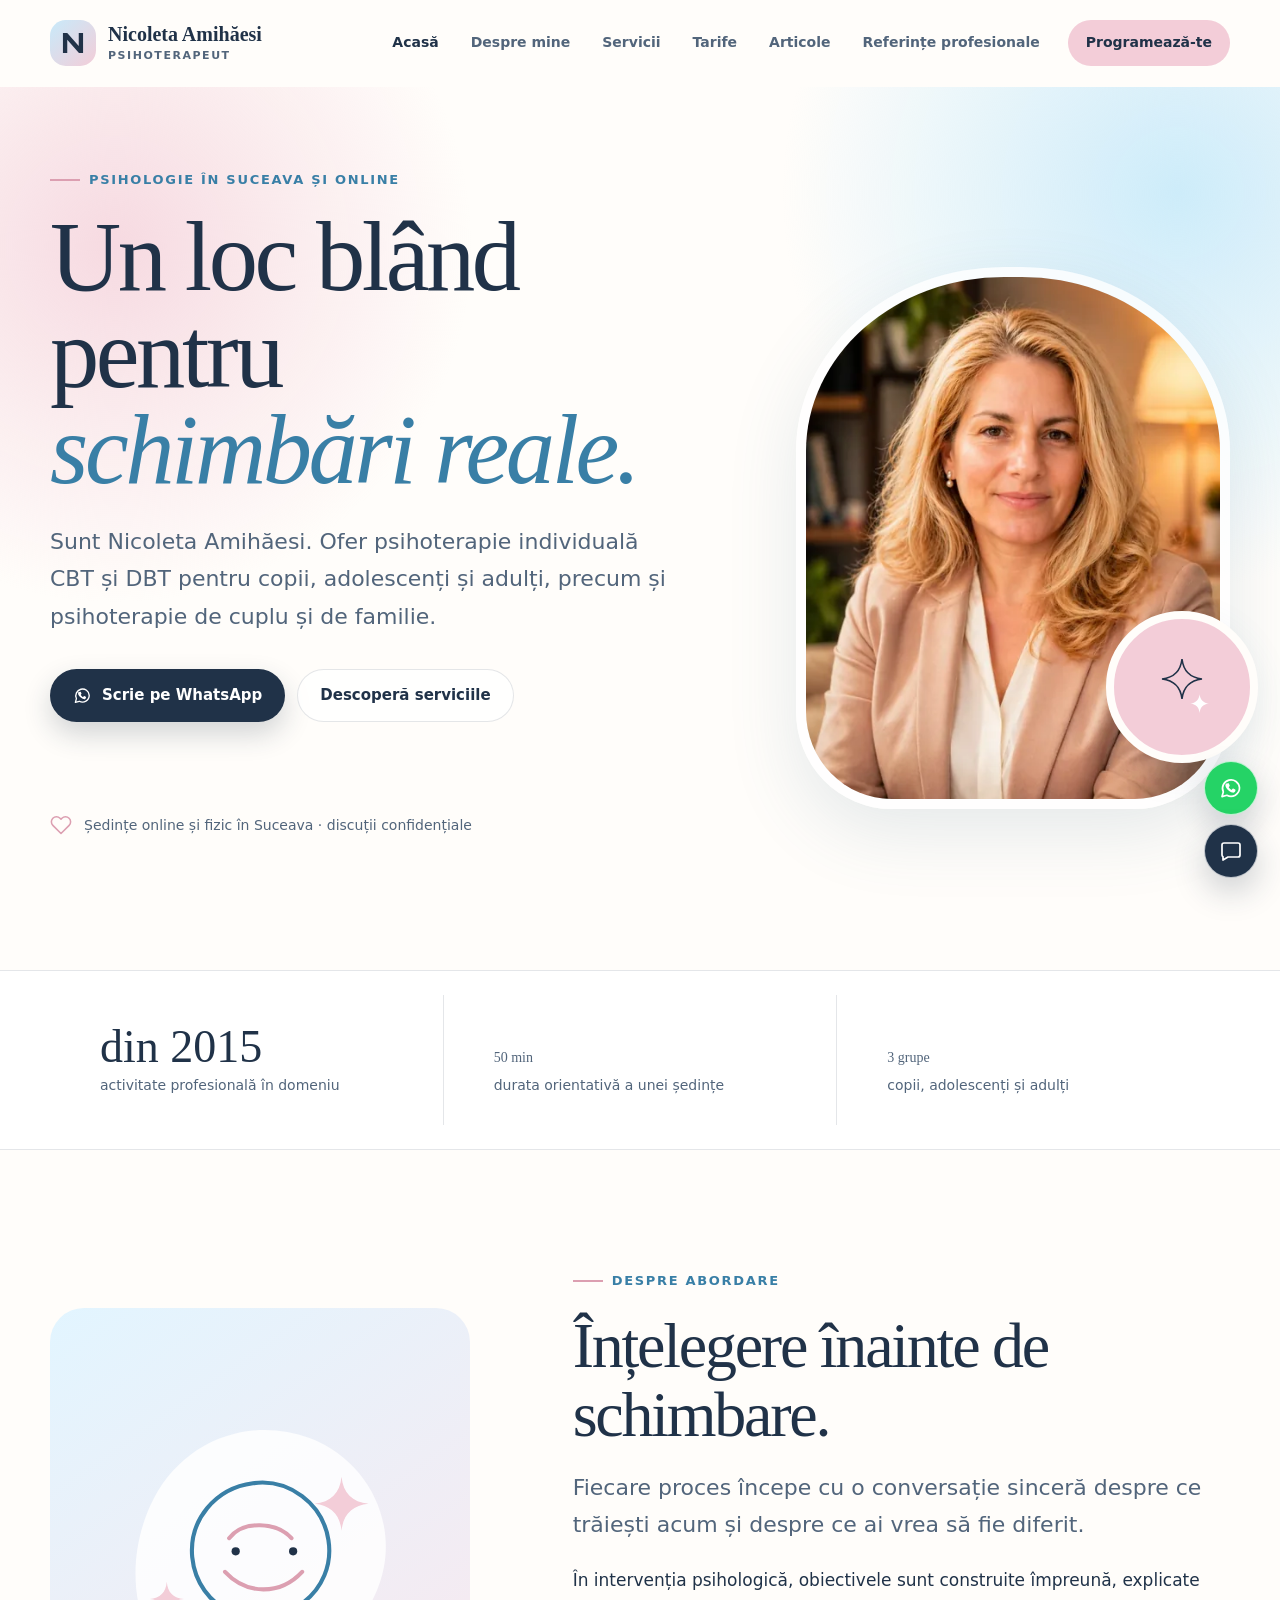
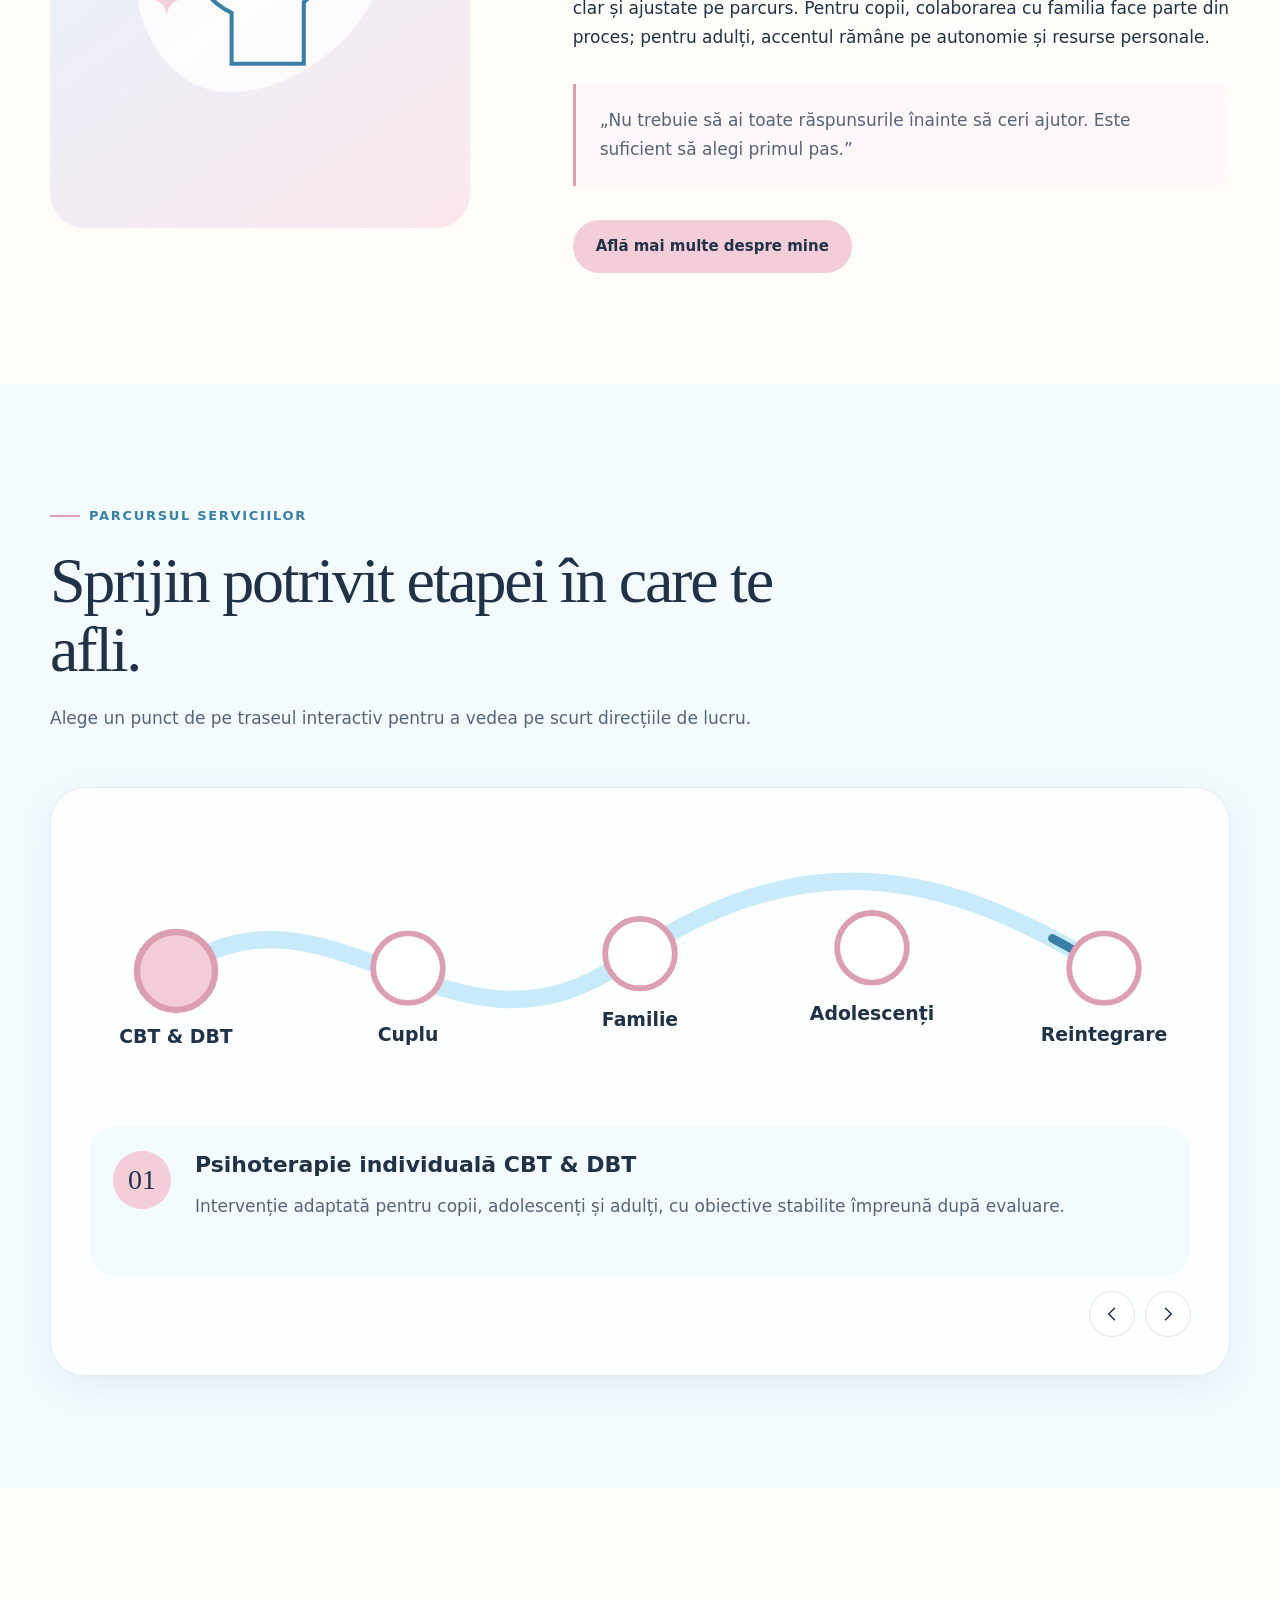
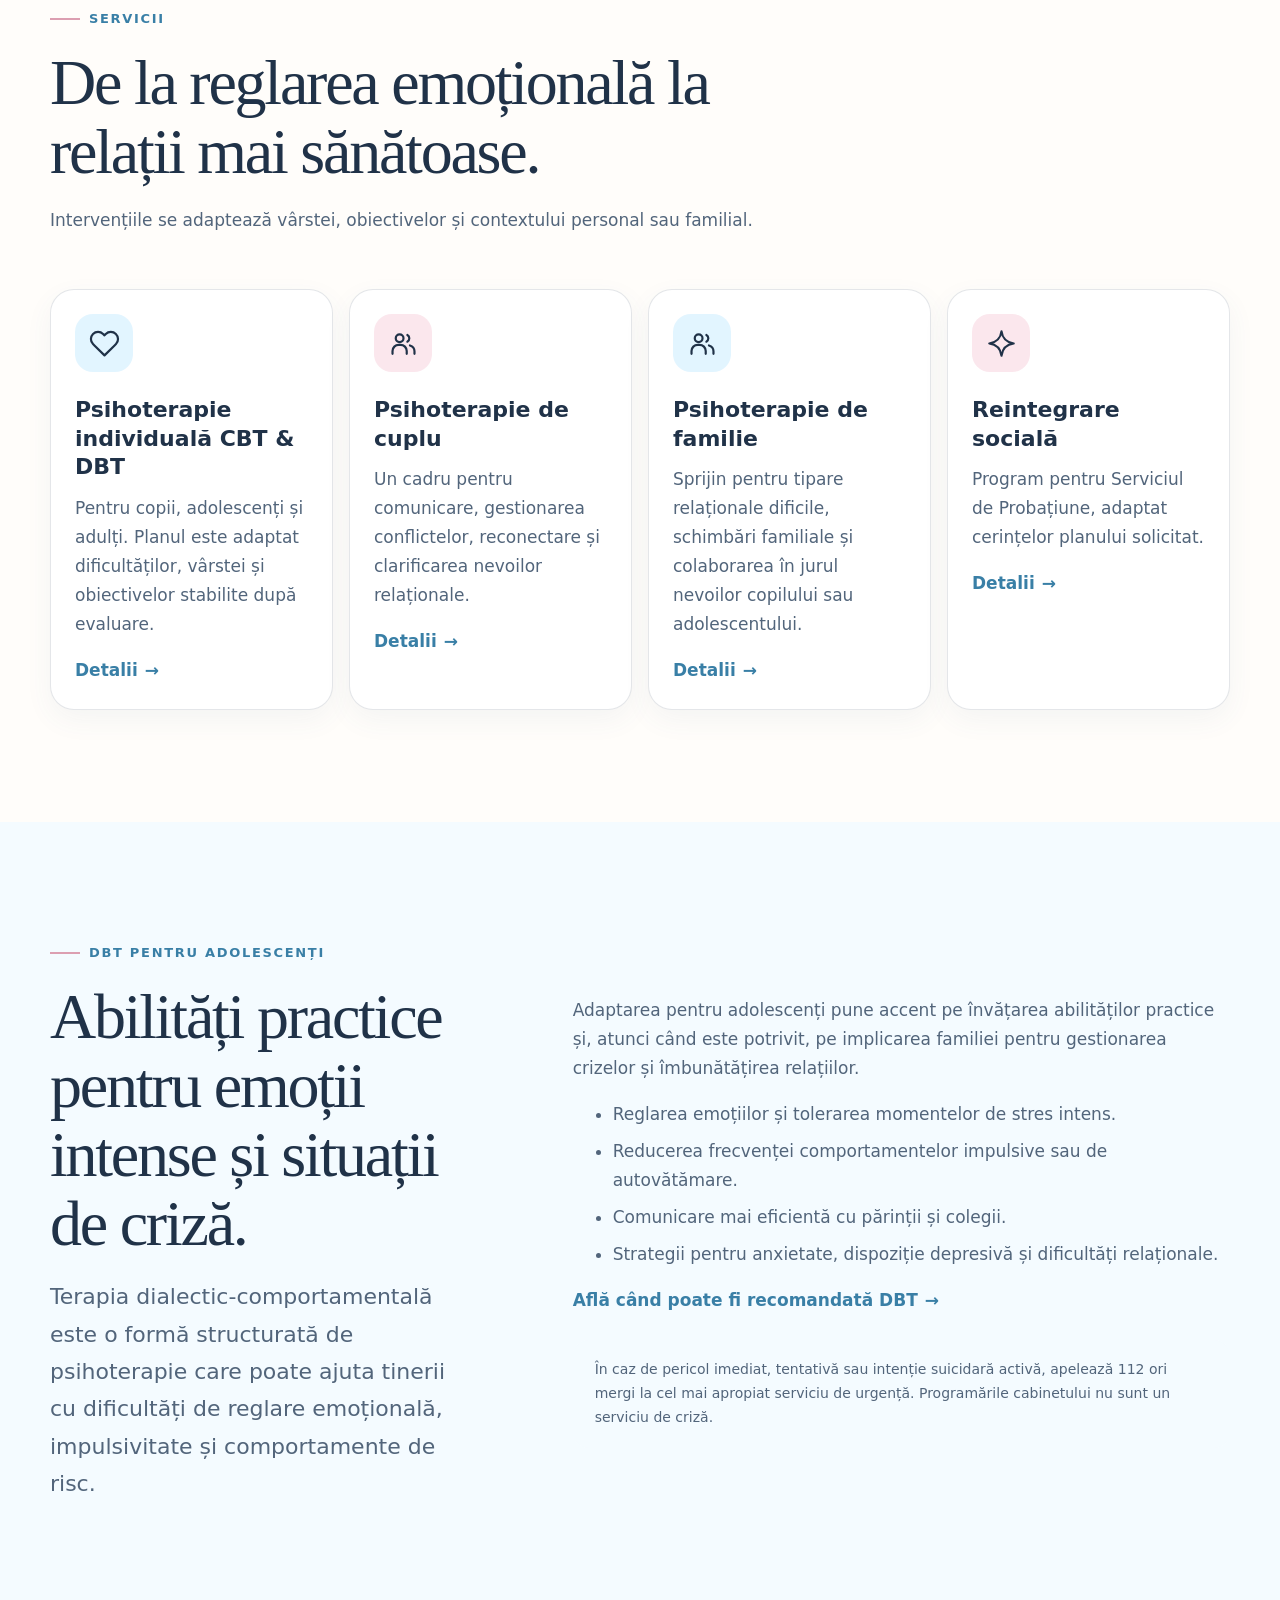
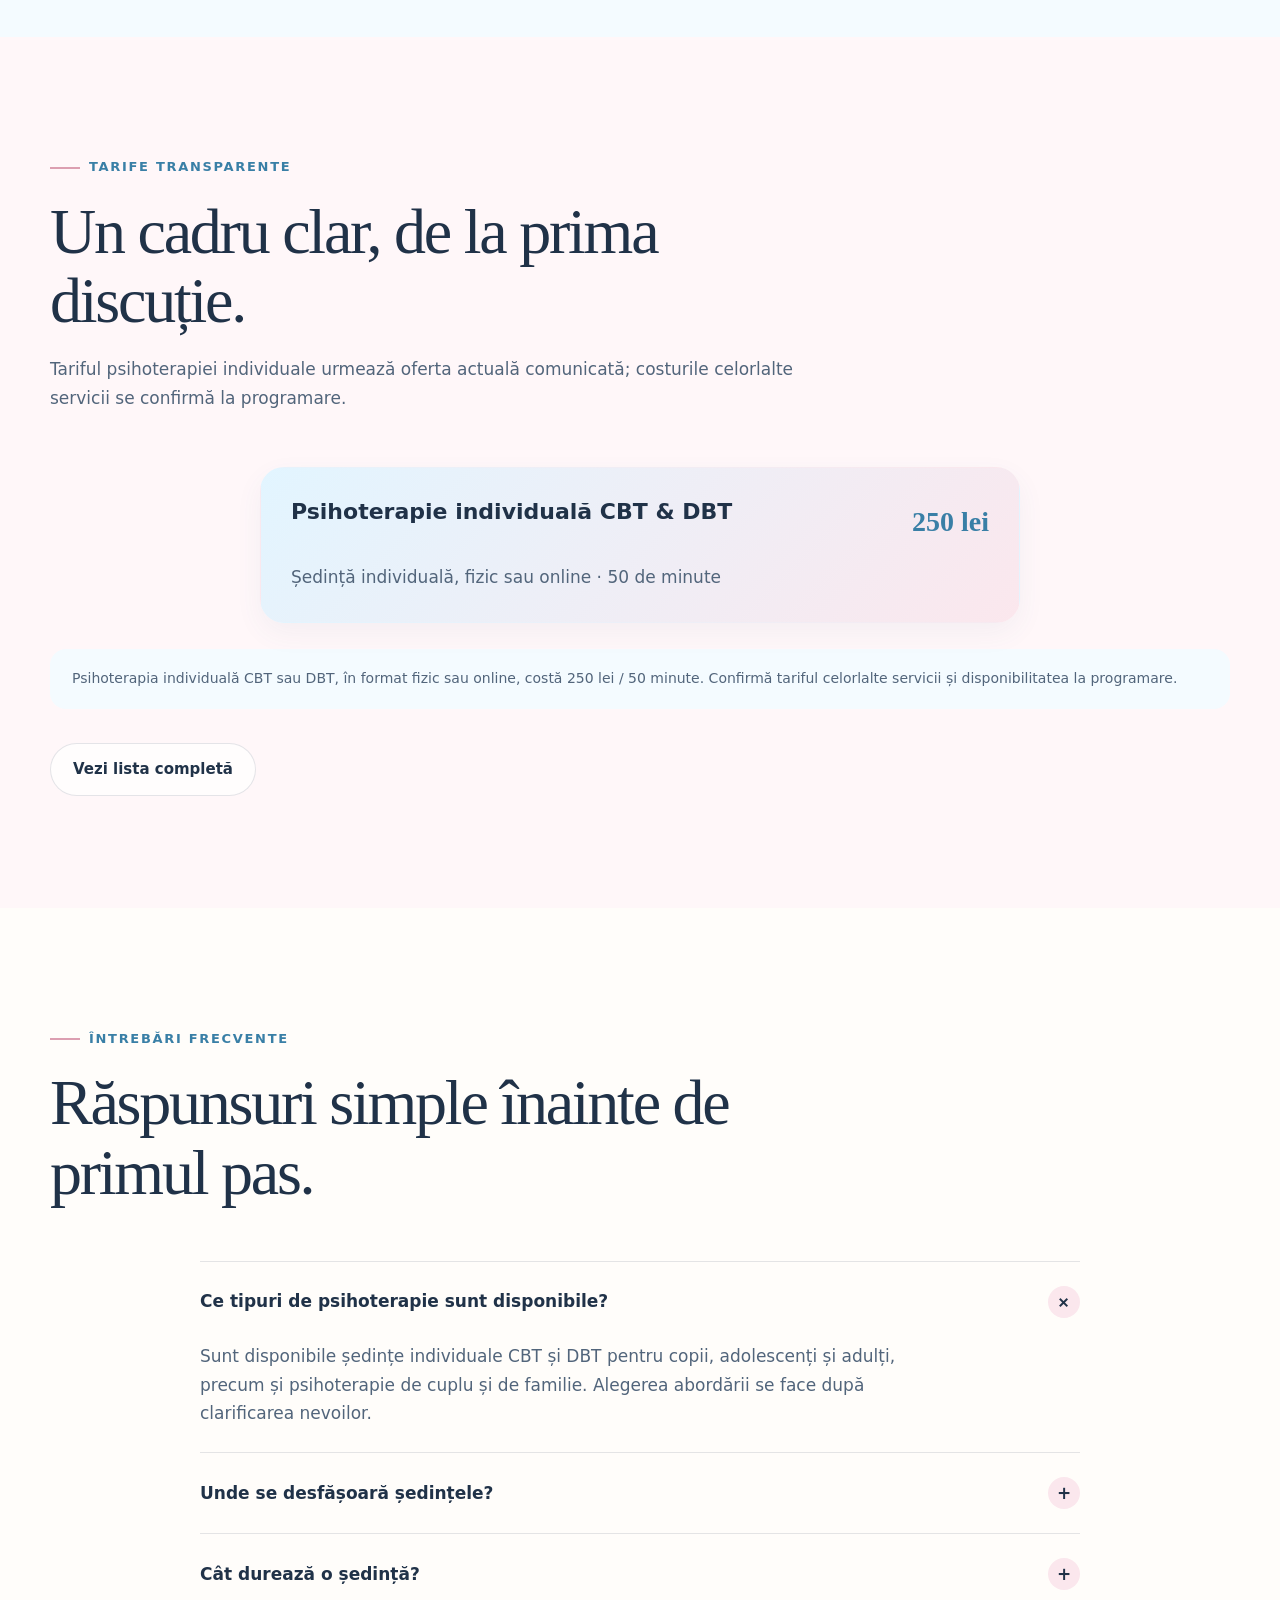
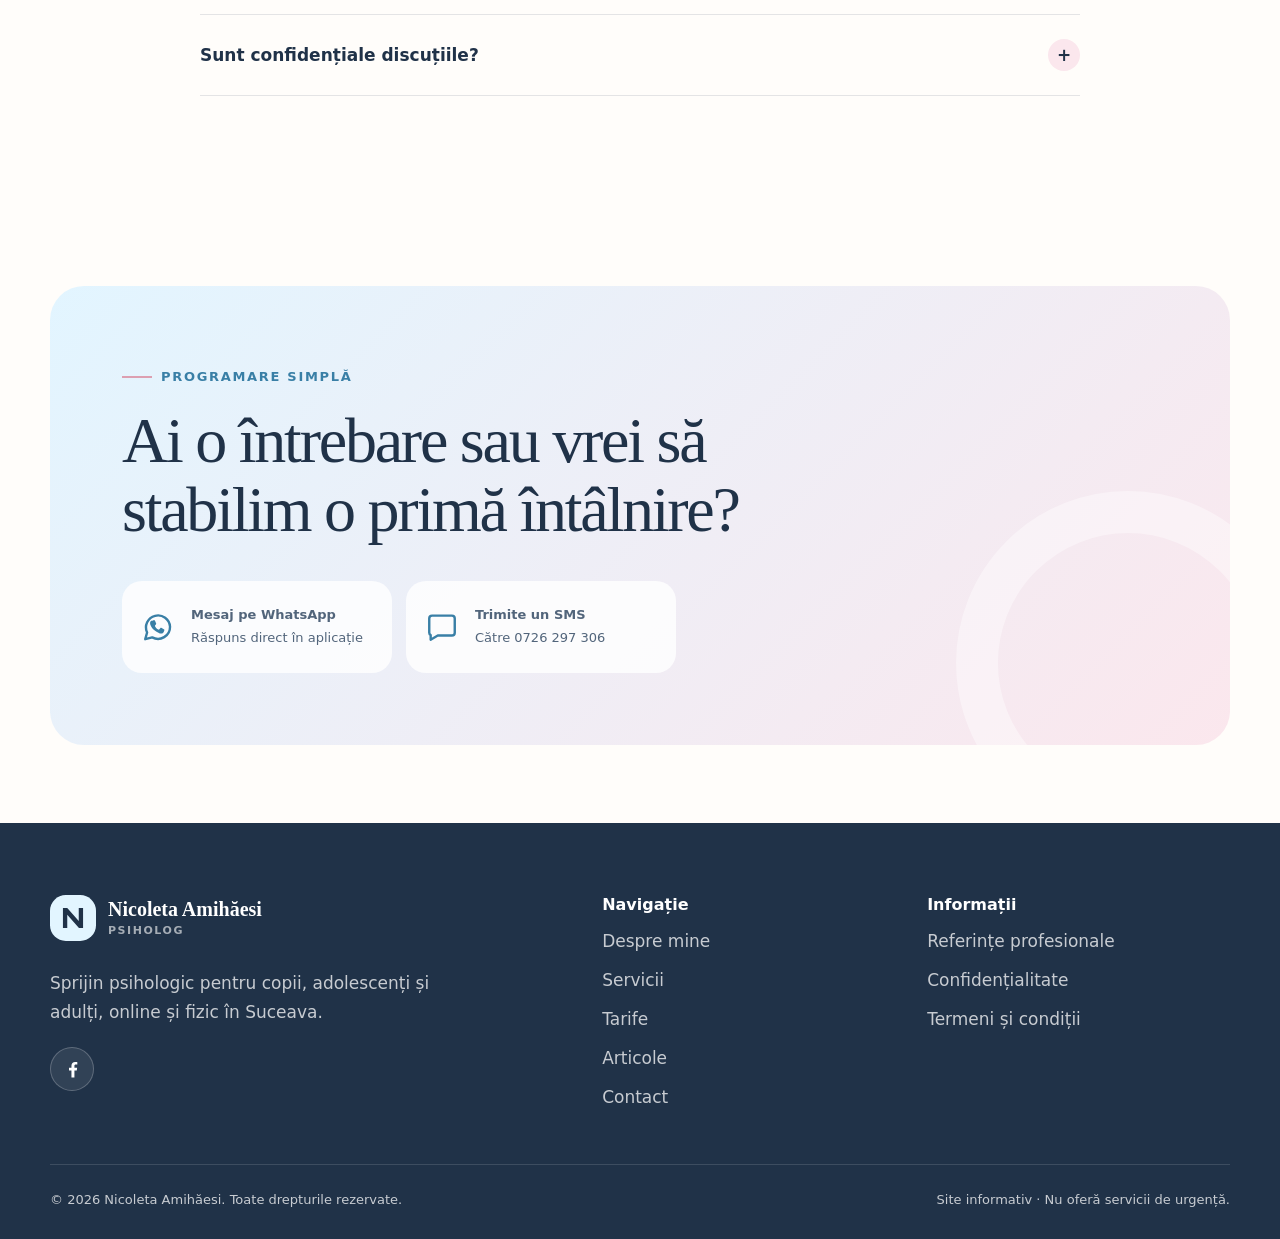
==== commit 53837553: "Update CBT DBT tariff and professional references navigation" ====
--- a/NICO/index.html
+++ b/NICO/index.html
@@ -4,22 +4,30 @@
   <meta charset="utf-8">
   <meta name="viewport" content="width=device-width, initial-scale=1">
   <title>Psihoterapie CBT & DBT Suceava | Nicoleta Amihăesi</title>
-  <meta name="description" content="Psihoterapie individuală CBT și DBT pentru copii, adolescenți și adulți, psihoterapie de cuplu și de familie în Suceava și online. Tarif individual: 200 lei / 50 minute.">
+  <meta name="description" content="Psihoterapie individuală CBT și DBT pentru copii, adolescenți și adulți, psihoterapie de cuplu și de familie în Suceava și online. Tarif individual: 250 lei / 50 minute.">
   <meta name="robots" content="index, follow, max-image-preview:large, max-snippet:-1, max-video-preview:-1">
   <meta name="author" content="Nicoleta Amihăesi">
   <meta name="theme-color" content="#e2f5ff">
   <link rel="canonical" href="https://psihoterapeutnicoletaamihaesi.ro/">
   <link rel="icon" href="assets/favicon.svg" type="image/svg+xml">
+  <link rel="image_src" href="https://psihoterapeutnicoletaamihaesi.ro/assets/nicoleta-amihaesi-preview-social-2026.jpg">
   <link rel="preload" as="image" href="assets/nicoleta-amihaesi-portret-768.webp" imagesrcset="assets/nicoleta-amihaesi-portret-480.webp 480w, assets/nicoleta-amihaesi-portret-768.webp 768w, assets/nicoleta-amihaesi-portret-1086.webp 1086w" imagesizes="(max-width: 680px) 86vw, (max-width: 960px) 500px, 470px" type="image/webp" fetchpriority="high">
-  <link rel="stylesheet" href="css/style.css?v=20260801-contact-social">
+  <link rel="stylesheet" href="css/style.css?v=20260801-tarif-referinte">
   <meta property="og:type" content="website">
   <meta property="og:locale" content="ro_RO">
   <meta property="og:title" content="Psihoterapie CBT & DBT Suceava | Nicoleta Amihăesi">
   <meta property="og:description" content="Psihoterapie individuală CBT și DBT, de cuplu și de familie, online și fizic în Suceava.">
   <meta property="og:url" content="https://psihoterapeutnicoletaamihaesi.ro/">
-  <meta property="og:image" content="https://psihoterapeutnicoletaamihaesi.ro/assets/nicoleta-amihaesi-portret-1086.jpg">
-  <meta property="og:image:alt" content="Psiholog Nicoleta Amihăesi, Suceava">
+  <meta property="og:image" content="https://psihoterapeutnicoletaamihaesi.ro/assets/nicoleta-amihaesi-preview-social-2026.jpg">
+  <meta property="og:image:secure_url" content="https://psihoterapeutnicoletaamihaesi.ro/assets/nicoleta-amihaesi-preview-social-2026.jpg">
+  <meta property="og:image:type" content="image/jpeg">
+  <meta property="og:image:width" content="1086">
+  <meta property="og:image:height" content="1448">
+  <meta property="og:image:alt" content="Nicoleta Amihăesi, psihoterapeut în Suceava">
+  <meta property="og:updated_time" content="2026-08-01T18:55:00+03:00">
   <meta name="twitter:card" content="summary_large_image">
+  <meta name="twitter:image" content="https://psihoterapeutnicoletaamihaesi.ro/assets/nicoleta-amihaesi-preview-social-2026.jpg">
+  <meta name="twitter:image:alt" content="Nicoleta Amihăesi, psihoterapeut în Suceava">
   <script type="application/ld+json">
   {
     "@context": "https://schema.org",
@@ -39,7 +47,7 @@
         "jobTitle": ["Psiholog", "Profesor psihopedagogie specială"],
         "telephone": "+40726297306",
         "email": "nicoletaamihaesi@yahoo.com",
-        "image": "https://psihoterapeutnicoletaamihaesi.ro/assets/nicoleta-amihaesi-portret-1086.jpg",
+        "image": "https://psihoterapeutnicoletaamihaesi.ro/assets/nicoleta-amihaesi-preview-social-2026.jpg",
         "knowsAbout": ["psihologie", "psihoterapie cognitiv-comportamentală CBT", "terapie dialectic-comportamentală DBT", "DBT pentru adolescenți", "psihoterapie de cuplu", "psihoterapie de familie", "psihopedagogie specială", "reintegrare socială"],
         "workLocation": {"@id": "https://psihoterapeutnicoletaamihaesi.ro/#cabinet"},
         "sameAs": [
@@ -56,8 +64,8 @@
         "url": "https://psihoterapeutnicoletaamihaesi.ro/",
         "telephone": "+40726297306",
         "email": "nicoletaamihaesi@yahoo.com",
-        "priceRange": "200–250 RON",
-        "image": "https://psihoterapeutnicoletaamihaesi.ro/assets/nicoleta-amihaesi-portret-1086.jpg",
+        "priceRange": "250 RON",
+        "image": "https://psihoterapeutnicoletaamihaesi.ro/assets/nicoleta-amihaesi-preview-social-2026.jpg",
         "areaServed": {"@type": "City", "name": "Suceava"},
         "address": {
           "@type": "PostalAddress",
@@ -96,7 +104,7 @@
           {
             "@type": "Question",
             "name": "Cât costă o ședință de psihoterapie individuală CBT sau DBT?",
-            "acceptedAnswer": {"@type": "Answer", "text": "O ședință de psihoterapie individuală CBT sau DBT costă 200 lei și durează aproximativ 50 de minute. Tariful se confirmă la programare."}
+            "acceptedAnswer": {"@type": "Answer", "text": "O ședință de psihoterapie individuală CBT sau DBT, în format fizic sau online, costă 250 lei și durează aproximativ 50 de minute. Tariful se confirmă la programare."}
           },
           {
             "@type": "Question",
@@ -127,6 +135,7 @@
         <a href="servicii.html">Servicii</a>
         <a href="tarife.html">Tarife</a>
         <a href="articole.html">Articole</a>
+        <a href="referinte.html">Referințe profesionale</a>
         <a href="contact.html" class="nav-cta">Programează-te</a>
       </nav>
     </div>
@@ -250,9 +259,9 @@
       <div class="container">
         <div class="section-heading reveal"><p class="eyebrow">Tarife transparente</p><h2>Un cadru clar, de la prima discuție.</h2><p>Tariful psihoterapiei individuale urmează oferta actuală comunicată; costurile celorlalte servicii se confirmă la programare.</p></div>
         <div class="price-grid">
-          <article class="price-card featured reveal"><div><h3>Psihoterapie individuală CBT &amp; DBT</h3></div><strong class="price">200 lei</strong><p>Ședință individuală · 50 de minute</p></article>
-        </div>
-        <p class="notice">Psihoterapia individuală CBT sau DBT costă 200 lei / 50 minute. Confirmă tariful celorlalte servicii și disponibilitatea la programare.</p>
+          <article class="price-card featured reveal"><div><h3>Psihoterapie individuală CBT &amp; DBT</h3></div><strong class="price">250 lei</strong><p>Ședință individuală, fizic sau online · 50 de minute</p></article>
+        </div>
+        <p class="notice">Psihoterapia individuală CBT sau DBT, în format fizic sau online, costă 250 lei / 50 minute. Confirmă tariful celorlalte servicii și disponibilitatea la programare.</p>
         <div class="button-row"><a class="button button-outline" href="tarife.html">Vezi lista completă</a></div>
       </div>
     </section>
--- a/NICO/css/style.css
+++ b/NICO/css/style.css
@@ -1361,7 +1361,7 @@
   }
 }
 
-@media (max-width: 960px) {
+@media (max-width: 1120px) {
   .menu-toggle {
     display: grid;
   }
@@ -1394,6 +1394,10 @@
     text-align: center;
   }
 
+}
+
+@media (max-width: 960px) {
+
   .hero-grid,
   .intro-grid,
   .about-grid,
